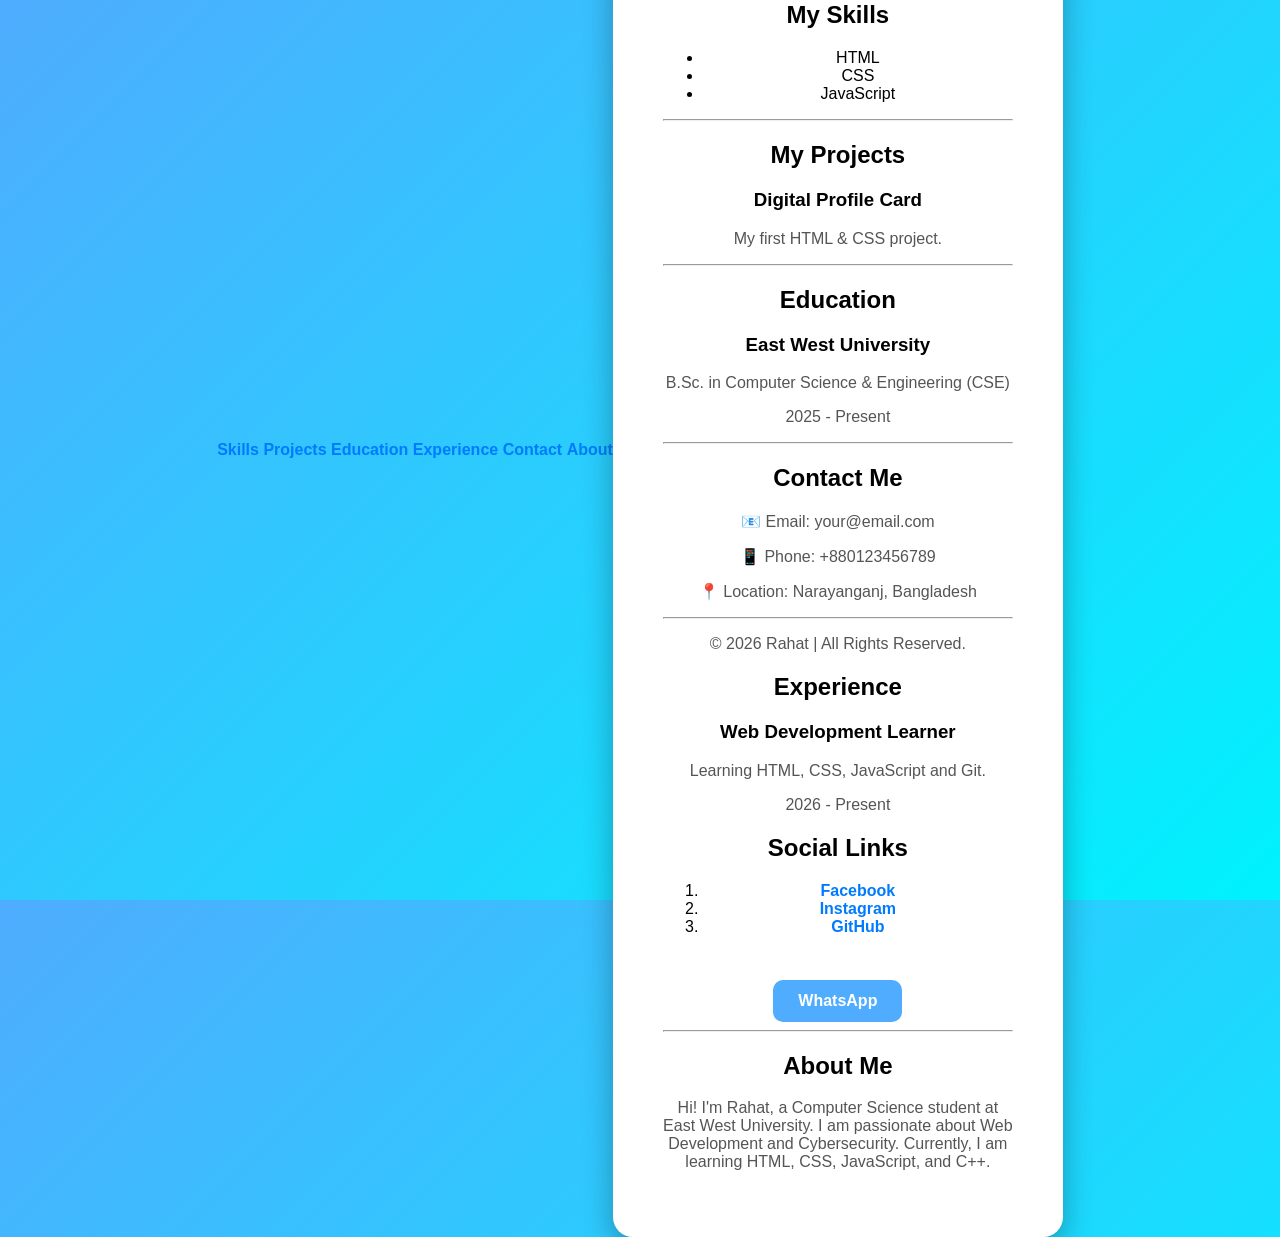
==== index.html @ d8f54cf9 "Initial portfolio website" ====
<!DOCTYPE html>
<html lang="en">

<head>
    <meta charset="UTF-8">
    <meta name="viewport" content="width=device-width, initial-scale=1.0">
    <title>rahat___69x</title>
    <link rel="stylesheet" href="style.css">
</head>

<body>

    <nav>
        <a href="#skills">Skills</a>
        <a href="#projects">Projects</a>
        <a href="#education">Education</a>
        <a href="#experience">Experience</a>
        <a href="#contact">Contact</a>
        <a href="#about">About</a>
    </nav>

    <div class="card">

        <img src="images/Thats my bulma.jpg" alt="Profile Picture">

        <h1>👤 Rahat</h1>

        <p>I am learning Web Development.</p>

        <hr>

        <h2 id="skills">My Skills</h2>

        <ul>
            <li>HTML</li>
            <li>CSS</li>
            <li>JavaScript</li>
        </ul>

        <hr>

        <h2 id="projects">My Projects</h2>

        <div class="project">
            <h3>Digital Profile Card</h3>
            <p>My first HTML & CSS project.</p>
        </div>

        <hr>

        <h2 id="education">Education</h2>

        <div class="education">
            <h3>East West University</h3>
            <p>B.Sc. in Computer Science & Engineering (CSE)</p>
            <p>2025 - Present</p>
        </div>

        <hr>

        <h2 id="contact">Contact Me</h2>

        <div class="contact">
            <p>📧 Email: your@email.com</p>
            <p>📱 Phone: +880123456789</p>
            <p>📍 Location: Narayanganj, Bangladesh</p>
        </div>

        <hr>
        <footer>
    <p>© 2026 Rahat | All Rights Reserved.</p>
</footer>
        
<h2 id="experience">Experience</h2>

<div class="experience">
    <h3>Web Development Learner</h3>
    <p>Learning HTML, CSS, JavaScript and Git.</p>
    <p>2026 - Present</p>
</div>

        <h2>Social Links</h2>

        <ol>
            <li>
                <a href="https://www.facebook.com/share/1E1rN27uXa/?mibextid=wwXIfr" target="_blank">
                    Facebook
                </a>
            </li>

            <li>
                <a href="https://www.instagram.com/rahat___69x?igsh=b2xpc20wNW90cnZq&utm_source=qr" target="_blank">
                    Instagram
                </a>
            </li>

            <li>
                <a href="https://github.com/Rahat69x" target="_blank">
                    GitHub
                </a>
            </li>
        </ol>

        <br>

        <button>WhatsApp</button>

        <hr>

        <h2 id="about">About Me</h2>

        <p>
            Hi! I'm Rahat, a Computer Science student at East West University.
            I am passionate about Web Development and Cybersecurity.
            Currently, I am learning HTML, CSS, JavaScript, and C++.
        </p>

        <!--
        <br><br>
        <a href="cv.pdf" download>
            <button>Download CV</button>
        </a>
        -->

    </div>

    <script src="script.js"></script>

</body>

</html>
---- style.css ----
body{
    margin: 0;
    padding: 0;
    font-family: Arial, sans-serif;
    background: linear-gradient(135deg, #4facfe, #00f2fe);
    display: flex;
    justify-content: center;
    align-items: center;
    height: 100vh;
}

.card{
    width: 350px;
    background: white;
    padding: 50px;
    border-radius: 20px;
    text-align: center;
    box-shadow: 0 10px 30px rgba(0,0,0,0.3);
}

.card img{
    width: 150px;
    height: 150px;
    border-radius: 50%;
    object-fit: cover;
    border: 5px solid #4facfe;
}

h1{
    margin: 15px 0 10px;
}

p{
    color: #555;
}

a{
    text-decoration: none;
    color: #007bff;
    font-weight: bold;
}

button{
    margin-top: 10px;
    padding: 12px 25px;
    border: none;
    border-radius: 10px;
    background: #4facfe;
    color: white;
    cursor: pointer;
    font-size: 16px;
    font-weight: bold;
    transition: 0.3s;
}

button:hover{
    background: #007bff;
    transform: scale(1.05);
}
@media (max-width: 600px){

    .card{
        width: 90%;
        padding: 20px;
    }

    .card img{
        width: 120px;
        height: 120px;
    }

     p{
        font-size: 14px;
    }

    button{
        width: 100%;
    }
 
h2 {
    margin-top: 20px;
    color: #333;
}

#skills {
    list-style: none;
    padding: 0;
}

#skills li {
    background: #4facfe;
    color: white;
    margin: 8px 0;
    padding: 10px;
    border-radius: 8px;
}
.education{
    background: #f5f5f5;
    padding: 15px;
    margin-top: 10px;
    border-radius: 10px;
}

.education h3{
    margin: 0;
}

.education p{
    margin: 5px 0;
}
.education{
    background: #f5f5f5;
    padding: 15px;
    margin-top: 10px;
    border-radius: 10px;
}

.education h3{
    margin: 0;
}

.education p{
    margin: 5px 0;
}
html{
    scroll-behavior:smooth;
}

nav{
    background:#4facfe;
    padding:15px;
    text-align:center;
    margin-bottom:20px;
}

nav a{
    color:white;
    text-decoration:none;
    margin:0 15px;
    font-weight:bold;
}

nav a:hover{
    text-decoration:underline;
}
.experience{
    background:#f5f5f5;
    padding:15px;
    margin-top:10px;
    border-radius:10px;
}

.experience h3{
    margin:0;
}

.experience p{
    margin:5px 0;
}
footer{
    margin-top:30px;
    text-align:center;
    color:#666;
    font-size:14px;
    padding-top:15px;
}

hr{
    margin:25px 0;
    border:none;
    border-top:1px solid #ddd;
}
}
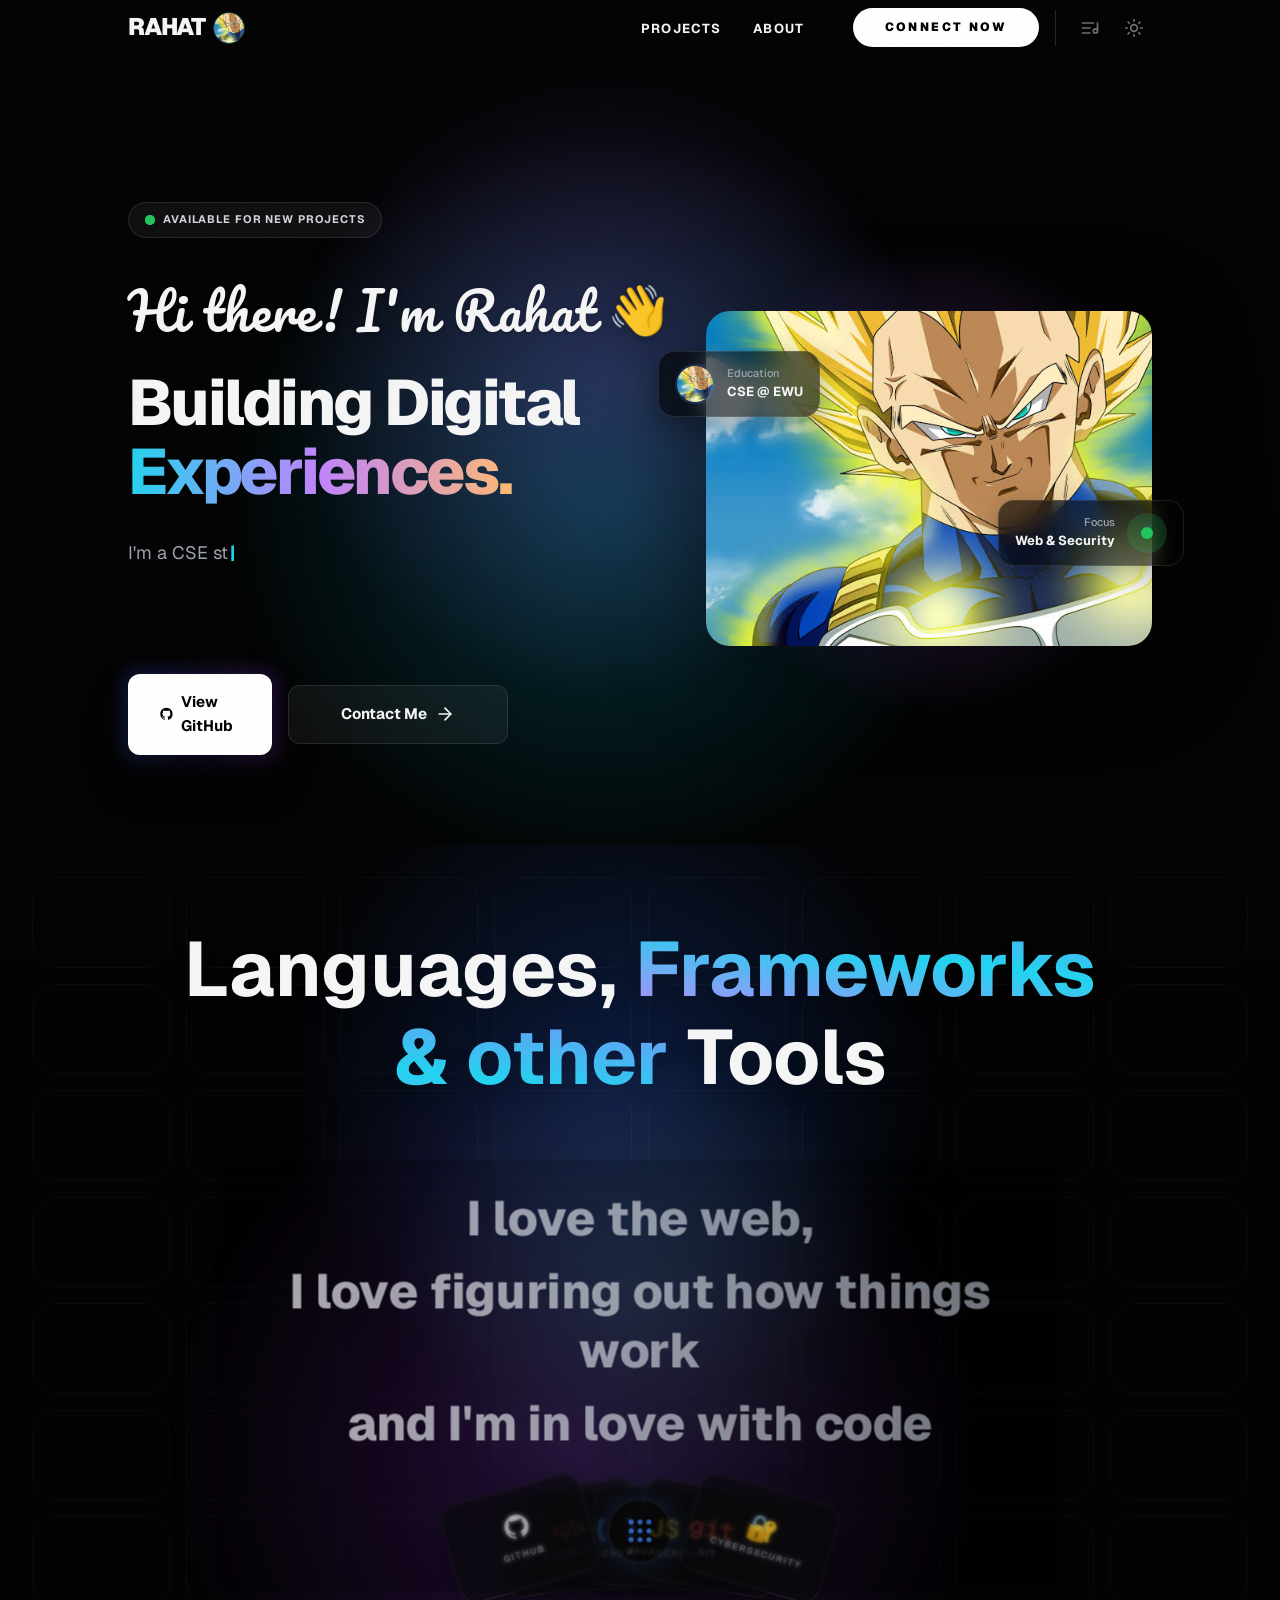
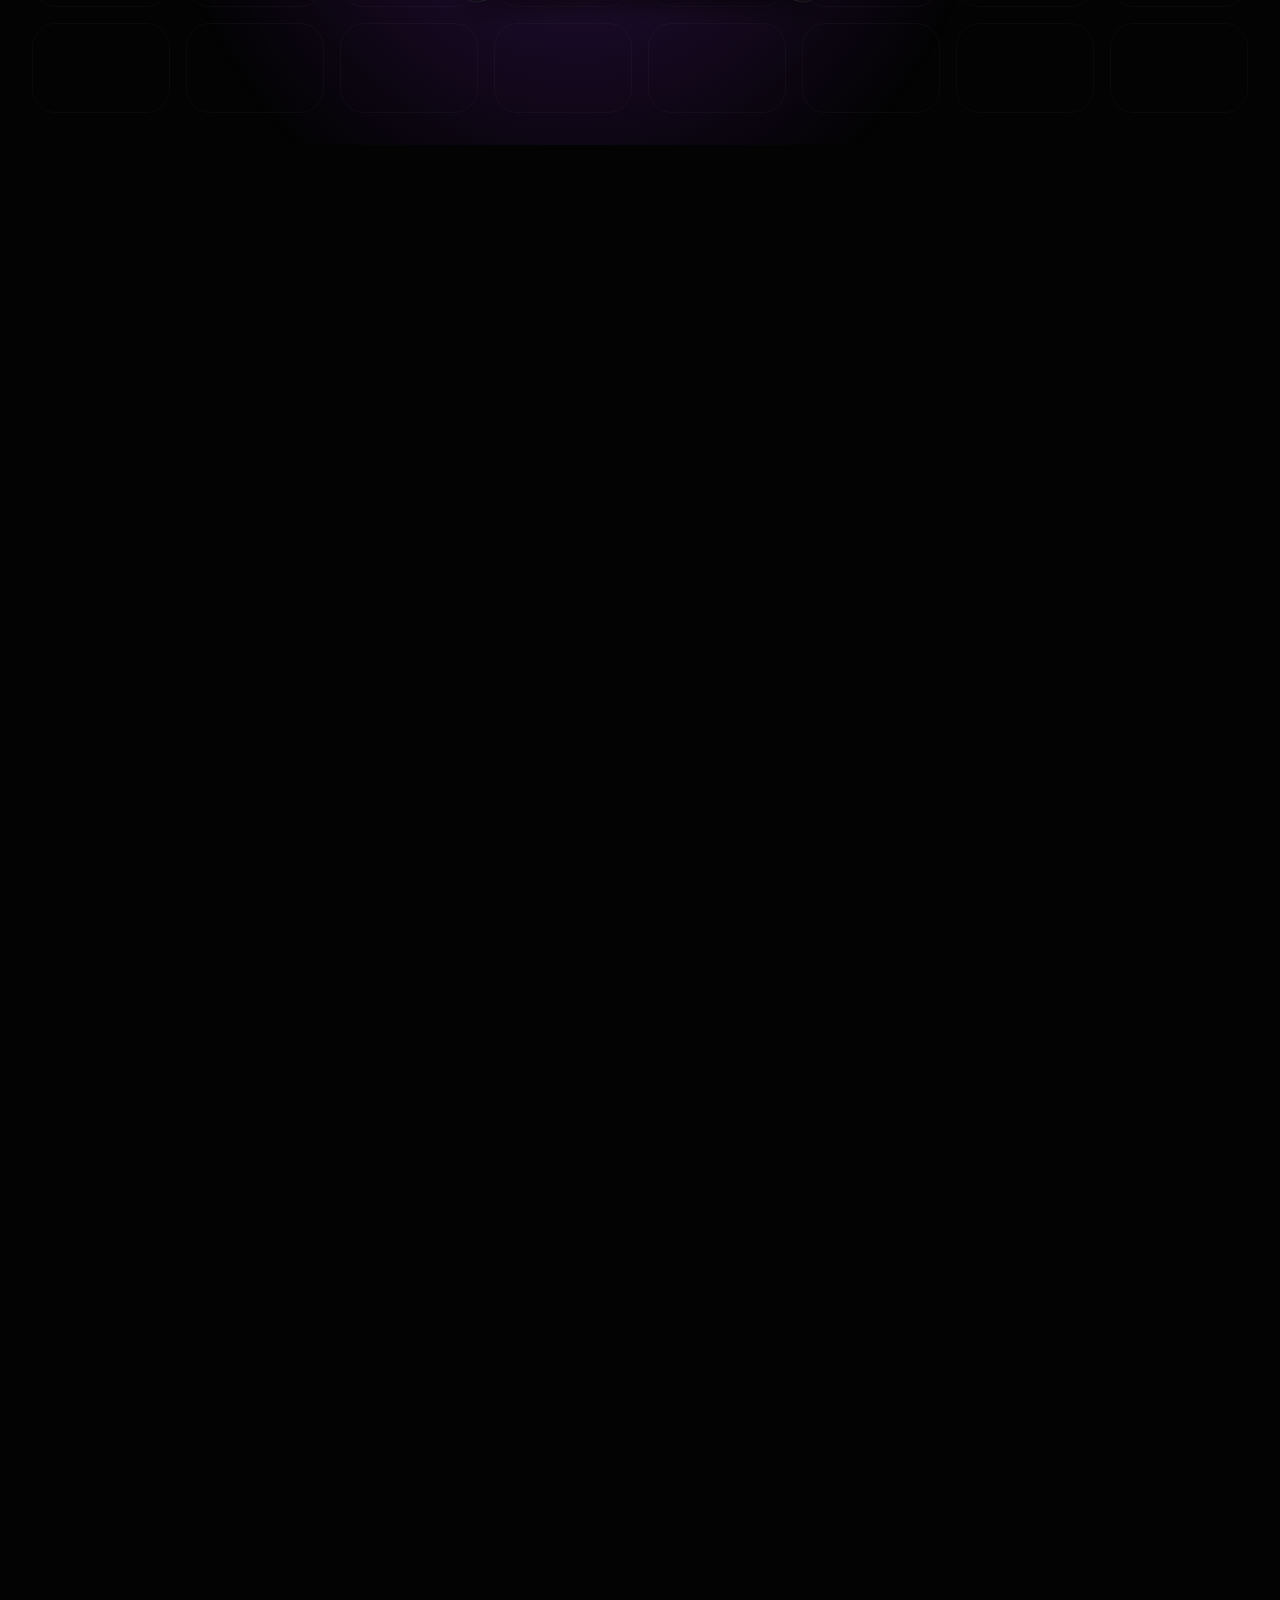
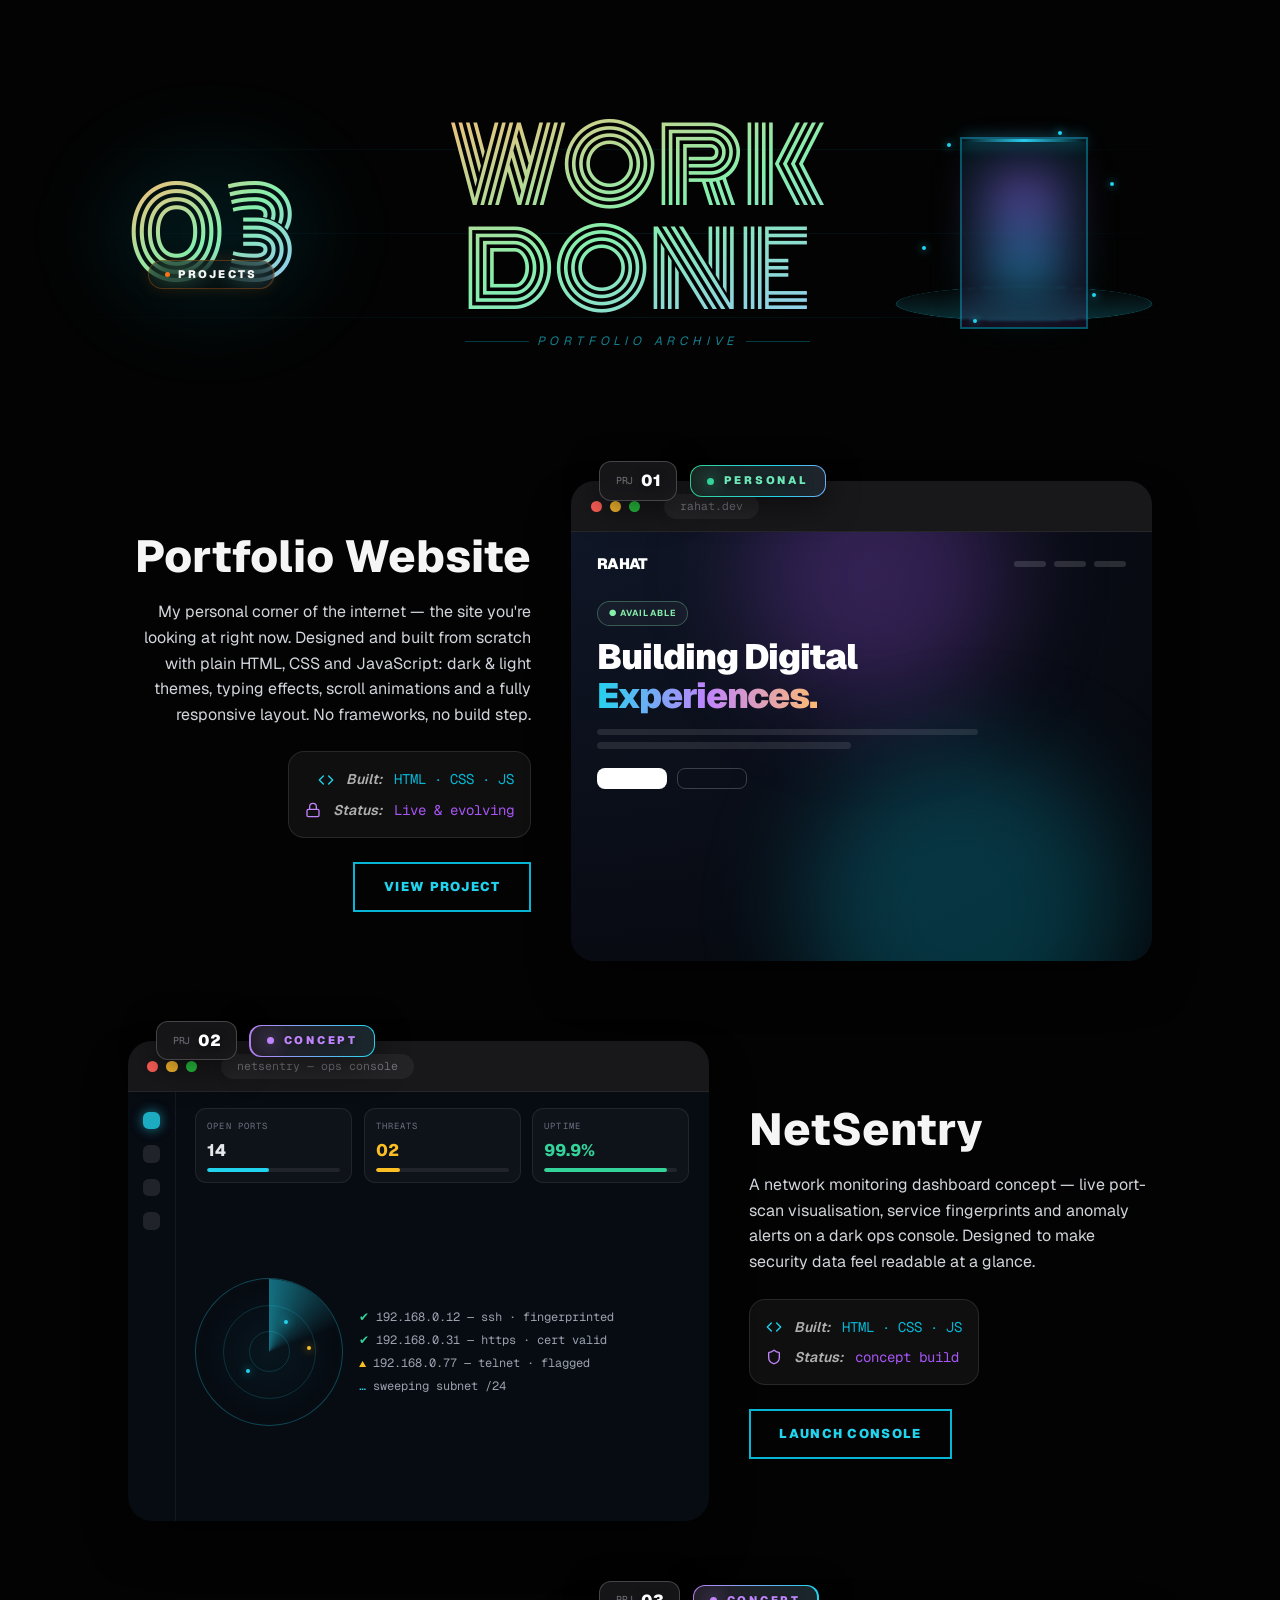
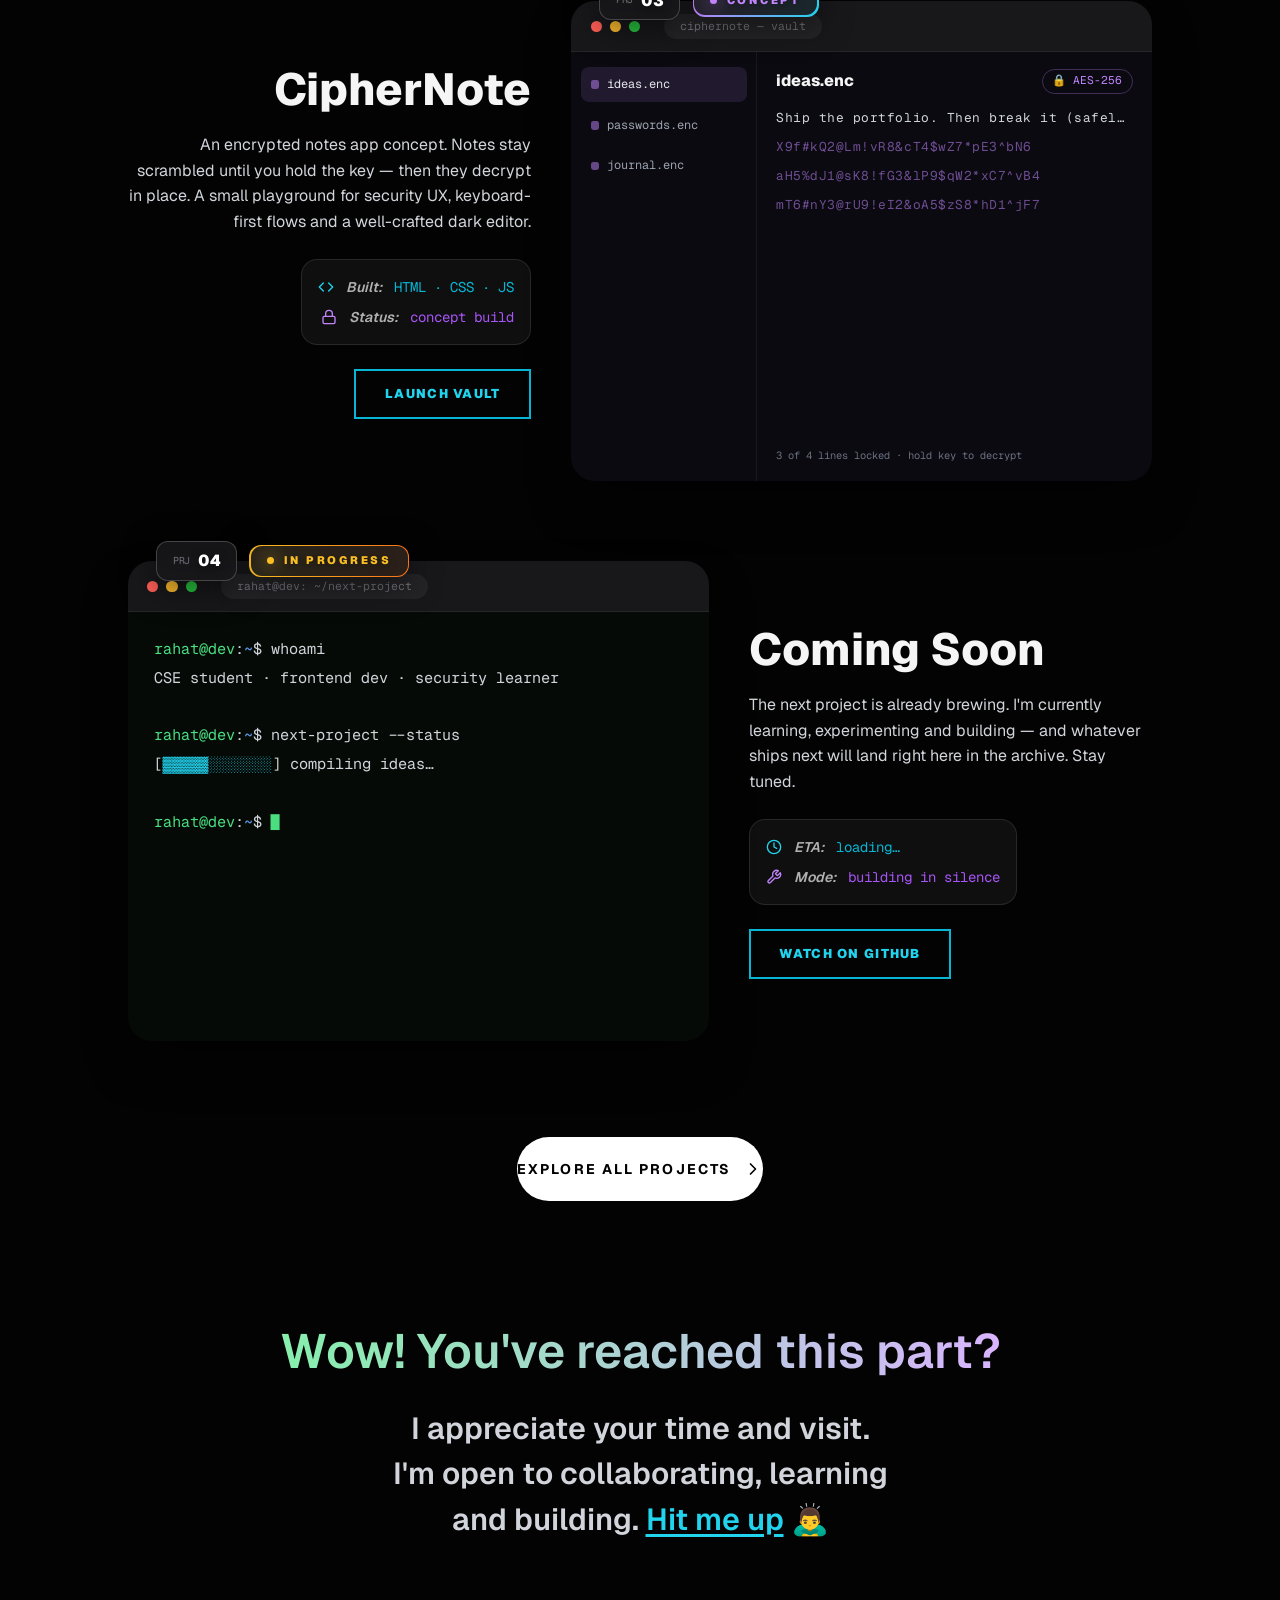
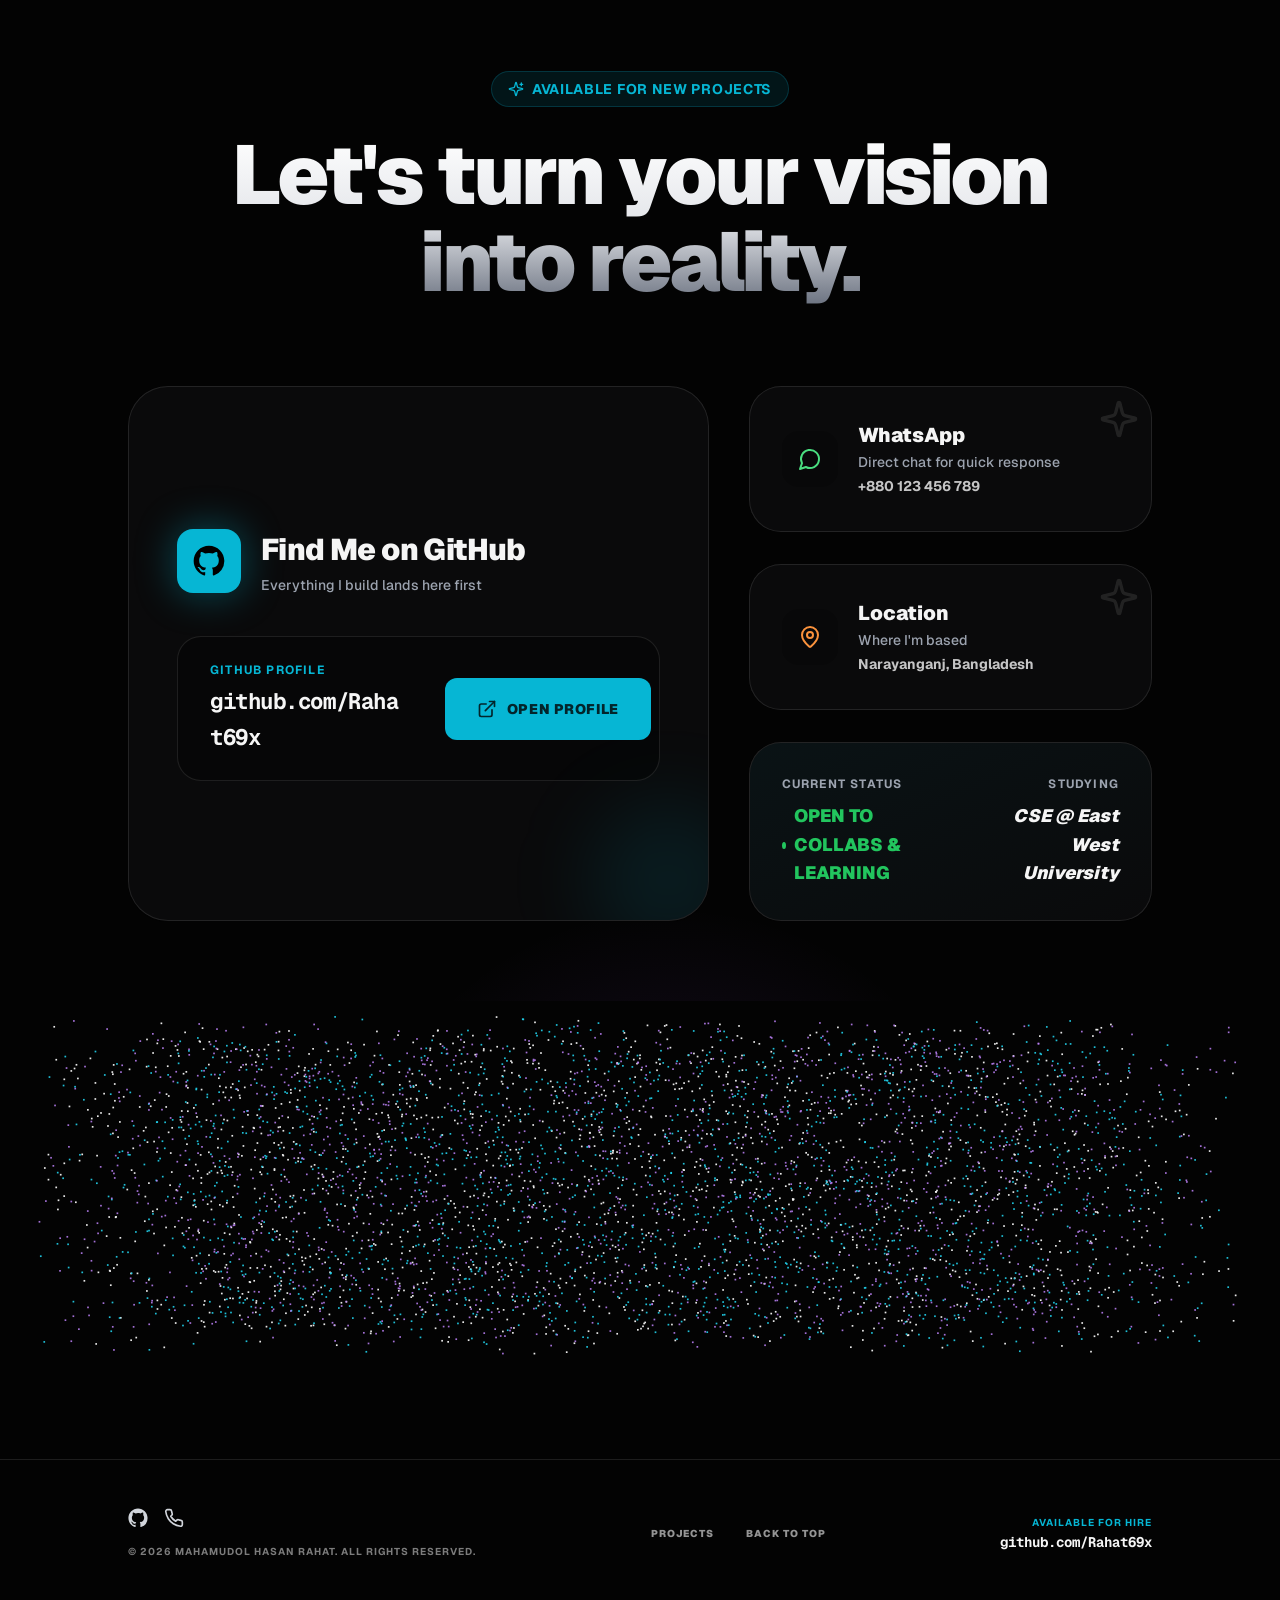
==== commit 005586e0: "Update portfolio with full modern UI, animations and projects" ====
--- a/index.html
+++ b/index.html
@@ -1,131 +1,892 @@
 <!DOCTYPE html>
-<html lang="en">
+<html lang="en" data-theme="dark">
 
 <head>
     <meta charset="UTF-8">
     <meta name="viewport" content="width=device-width, initial-scale=1.0">
-    <title>rahat___69x</title>
+    <title>Rahat — Portfolio</title>
+    <meta name="description"
+        content="I'm Mahamudol Hasan Rahat, a CSE student passionate about web development and cybersecurity, building modern websites with HTML, CSS and JavaScript.">
+    <meta name="theme-color" content="#030303">
+    <meta property="og:title" content="Rahat — Portfolio">
+    <meta property="og:description"
+        content="CSE student building digital experiences with HTML, CSS and JavaScript — and learning cybersecurity along the way.">
+    <meta property="og:type" content="website">
+    <meta property="og:image" content="assets/og.jpg">
+    <meta name="twitter:card" content="summary_large_image">
+    <meta name="twitter:image" content="assets/og.jpg">
+    <link rel="icon"
+        href="data:image/svg+xml,%3Csvg xmlns='http://www.w3.org/2000/svg' viewBox='0 0 64 64'%3E%3Crect width='64' height='64' rx='14' fill='%23030303'/%3E%3Ctext x='32' y='45' font-family='Arial,sans-serif' font-size='38' font-weight='900' text-anchor='middle' fill='%2322d3ee'%3ER%3C/text%3E%3C/svg%3E">
+
+    <link rel="preconnect" href="https://fonts.googleapis.com">
+    <link rel="preconnect" href="https://fonts.gstatic.com" crossorigin>
+    <link
+        href="https://fonts.googleapis.com/css2?family=Geist:wght@400;500;600;700;800;900&family=Geist+Mono:wght@400;500;600;700&family=Pacifico&family=Monoton&display=swap"
+        rel="stylesheet">
+
     <link rel="stylesheet" href="style.css">
+
+    <script>
+        // Apply saved theme before first paint to avoid a flash of the wrong theme
+        (function () {
+            var theme = "dark";
+            try { theme = localStorage.getItem("theme") || "dark"; } catch (e) { }
+            document.documentElement.setAttribute("data-theme", theme);
+
+            // hold hero entrance animations until the boot intro finishes
+            var rm = window.matchMedia && matchMedia("(prefers-reduced-motion: reduce)").matches;
+            if (!rm) document.documentElement.classList.add("boot-pending");
+        })();
+    </script>
 </head>
 
-<body>
-
-    <nav>
-        <a href="#skills">Skills</a>
-        <a href="#projects">Projects</a>
-        <a href="#education">Education</a>
-        <a href="#experience">Experience</a>
-        <a href="#contact">Contact</a>
-        <a href="#about">About</a>
-    </nav>
-
-    <div class="card">
-
-        <img src="images/Thats my bulma.jpg" alt="Profile Picture">
-
-        <h1>👤 Rahat</h1>
-
-        <p>I am learning Web Development.</p>
-
-        <hr>
-
-        <h2 id="skills">My Skills</h2>
-
-        <ul>
-            <li>HTML</li>
-            <li>CSS</li>
-            <li>JavaScript</li>
-        </ul>
-
-        <hr>
-
-        <h2 id="projects">My Projects</h2>
-
-        <div class="project">
-            <h3>Digital Profile Card</h3>
-            <p>My first HTML & CSS project.</p>
+<body id="top">
+
+    <a class="skip-link" href="#main">Skip to content</a>
+
+    <!-- Boot intro -->
+    <div id="boot" hidden aria-hidden="true">
+        <pre id="boot-text"></pre>
+    </div>
+
+    <!-- Custom cursor -->
+    <div class="cursor-dot" aria-hidden="true"></div>
+    <div class="cursor-ring" aria-hidden="true"></div>
+
+    <!-- Film grain -->
+    <div class="grain" aria-hidden="true"></div>
+
+    <!-- ================= HEADER ================= -->
+    <header class="site-header">
+        <nav class="nav padding-container max-container">
+
+            <a href="#top" class="brand">
+                <span class="brand-name">RAHAT</span>
+                <span class="brand-avatar"><img src="images/Thats my bulma.jpg" alt=""></span>
+            </a>
+
+            <ul class="nav-desktop">
+                <li><a class="nav-link" href="#projects">Projects</a></li>
+                <li><a class="nav-link" href="#about">About</a></li>
+                <li class="nav-cta-zone">
+                    <a class="nav-cta" href="#contact">Connect Now</a>
+                    <span class="nav-ghosts">
+                        <button class="ghost-icon music-toggle" aria-label="Toggle ambient music" aria-pressed="false">
+                            <svg viewBox="0 0 24 24" fill="none" stroke="currentColor" stroke-width="2"
+                                stroke-linecap="round" stroke-linejoin="round">
+                                <path d="M21 15V6"></path>
+                                <path d="M18.5 18a2.5 2.5 0 1 0 0-5 2.5 2.5 0 0 0 0 5Z"></path>
+                                <path d="M12 12H3"></path>
+                                <path d="M16 6H3"></path>
+                                <path d="M12 18H3"></path>
+                            </svg>
+                        </button>
+                        <button class="theme-toggle ghost-icon" aria-label="Toggle dark / light theme">
+                            <svg class="icon-sun" viewBox="0 0 24 24" fill="none" stroke="currentColor" stroke-width="2"
+                                stroke-linecap="round">
+                                <circle cx="12" cy="12" r="4"></circle>
+                                <path d="M12 2v2M12 20v2M4.93 4.93l1.41 1.41M17.66 17.66l1.41 1.41M2 12h2M20 12h2M4.93 19.07l1.41-1.41M17.66 6.34l1.41-1.41"></path>
+                            </svg>
+                            <svg class="icon-moon" viewBox="0 0 24 24" fill="none" stroke="currentColor" stroke-width="2"
+                                stroke-linecap="round" stroke-linejoin="round">
+                                <path d="M21 12.79A9 9 0 1 1 11.21 3 7 7 0 0 0 21 12.79z"></path>
+                            </svg>
+                        </button>
+                    </span>
+                </li>
+            </ul>
+
+            <div class="nav-mobile">
+                <button class="ghost-icon music-toggle" aria-label="Toggle ambient music" aria-pressed="false">
+                    <svg viewBox="0 0 24 24" fill="none" stroke="currentColor" stroke-width="2"
+                        stroke-linecap="round" stroke-linejoin="round">
+                        <path d="M21 15V6"></path>
+                        <path d="M18.5 18a2.5 2.5 0 1 0 0-5 2.5 2.5 0 0 0 0 5Z"></path>
+                        <path d="M12 12H3"></path>
+                        <path d="M16 6H3"></path>
+                        <path d="M12 18H3"></path>
+                    </svg>
+                </button>
+                <button class="theme-toggle ghost-icon" aria-label="Toggle dark / light theme">
+                    <svg class="icon-sun" viewBox="0 0 24 24" fill="none" stroke="currentColor" stroke-width="2"
+                        stroke-linecap="round">
+                        <circle cx="12" cy="12" r="4"></circle>
+                        <path d="M12 2v2M12 20v2M4.93 4.93l1.41 1.41M17.66 17.66l1.41 1.41M2 12h2M20 12h2M4.93 19.07l1.41-1.41M17.66 6.34l1.41-1.41"></path>
+                    </svg>
+                    <svg class="icon-moon" viewBox="0 0 24 24" fill="none" stroke="currentColor" stroke-width="2"
+                        stroke-linecap="round" stroke-linejoin="round">
+                        <path d="M21 12.79A9 9 0 1 1 11.21 3 7 7 0 0 0 21 12.79z"></path>
+                    </svg>
+                </button>
+                <button class="ghost-icon" id="menu-toggle" aria-label="Open menu" aria-expanded="false"
+                    aria-controls="mobile-menu">
+                    <svg viewBox="0 0 24 24" fill="none" stroke="currentColor" stroke-width="2" stroke-linecap="round">
+                        <line x1="4" y1="6" x2="20" y2="6"></line>
+                        <line x1="4" y1="12" x2="20" y2="12"></line>
+                        <line x1="4" y1="18" x2="20" y2="18"></line>
+                    </svg>
+                </button>
+            </div>
+
+        </nav>
+
+        <nav class="mobile-menu" id="mobile-menu" aria-label="Mobile navigation">
+            <a href="#projects">Projects</a>
+            <a href="#about">About</a>
+            <a href="#contact" class="mobile-cta">Connect Now</a>
+        </nav>
+    </header>
+
+    <div class="header-spacer"></div>
+
+    <main id="main" tabindex="-1">
+
+        <!-- ================= HERO ================= -->
+        <section class="hero">
+            <div class="blob hero-blob-1" data-parallax="0.12"></div>
+            <div class="blob hero-blob-2" data-parallax="-0.1"></div>
+
+            <div class="hero-inner padding-container max-container">
+
+                <div class="hero-left">
+
+                    <div class="avail-pill hero-fade delay-0">
+                        <span class="ping-wrap">
+                            <span class="ping"></span>
+                            <span class="ping-core"></span>
+                        </span>
+                        <span class="avail-text">Available for new projects</span>
+                    </div>
+
+                    <div class="hero-heading">
+                        <div class="hero-greet hero-fade-left delay-50">
+                            <p class="pacifico">Hi there! I'm Rahat</p>
+                            <span class="hand" aria-hidden="true">👋</span>
+                        </div>
+                        <h1 class="hero-title hero-fade-up delay-100">
+                            Building Digital<br class="lg-only">
+                            <span class="grad-hero"> Experiences.</span>
+                        </h1>
+                    </div>
+
+                    <div class="hero-typed hero-fade delay-150">
+                        <p aria-label="I'm a CSE student at East West University, passionate about building for the web.">
+                            <span id="typed" aria-hidden="true"></span><span class="type-cursor"
+                                aria-hidden="true">|</span>
+                        </p>
+                    </div>
+
+                    <div class="hero-btns hero-fade-up delay-200">
+                        <span class="btn-glow-wrap">
+                            <span class="btn-glow"></span>
+                            <a class="btn-dark" href="https://github.com/Rahat69x" target="_blank"
+                                rel="noopener noreferrer">
+                                <svg viewBox="0 0 24 24" fill="currentColor" aria-hidden="true">
+                                    <path d="M12 .5C5.65.5.5 5.65.5 12c0 5.08 3.29 9.39 7.86 10.91.58.11.79-.25.79-.55 0-.27-.01-1.17-.02-2.12-3.2.7-3.88-1.36-3.88-1.36-.52-1.33-1.28-1.68-1.28-1.68-1.04-.71.08-.7.08-.7 1.15.08 1.76 1.19 1.76 1.19 1.03 1.75 2.69 1.25 3.34.95.1-.74.4-1.25.72-1.54-2.55-.29-5.24-1.28-5.24-5.68 0-1.26.45-2.28 1.19-3.09-.12-.29-.52-1.46.11-3.05 0 0 .97-.31 3.17 1.18a11.1 11.1 0 0 1 2.89-.39c.98 0 1.97.13 2.89.39 2.2-1.49 3.17-1.18 3.17-1.18.63 1.59.23 2.76.11 3.05.74.81 1.19 1.83 1.19 3.09 0 4.41-2.69 5.38-5.25 5.67.41.35.77 1.05.77 2.12 0 1.53-.01 2.76-.01 3.14 0 .3.2.66.8.55A11.51 11.51 0 0 0 23.5 12C23.5 5.65 18.35.5 12 .5z"></path>
+                                </svg>
+                                <span>View GitHub</span>
+                            </a>
+                        </span>
+                        <a class="btn-outline" href="#contact">
+                            <span>Contact Me</span>
+                            <svg viewBox="0 0 24 24" fill="none" stroke="currentColor" stroke-width="2"
+                                stroke-linecap="round" stroke-linejoin="round" aria-hidden="true">
+                                <path d="M5 12h14"></path>
+                                <path d="m12 5 7 7-7 7"></path>
+                            </svg>
+                        </a>
+                    </div>
+
+                </div>
+
+                <div class="hero-right hero-scale delay-100">
+                    <div class="hero-photo-glow"></div>
+                    <div class="hero-photo-wrap">
+                        <img class="hero-photo" src="images/Thats my bulma.jpg" fetchpriority="high"
+                            alt="Portrait of Mahamudol Hasan Rahat">
+
+                        <div class="float-card float-tl">
+                            <span class="fc-avatar"><img src="images/Thats my bulma.jpg" alt=""></span>
+                            <span class="fc-txt">
+                                <span class="fc-label">Education</span>
+                                <span class="fc-value">CSE @ EWU</span>
+                            </span>
+                        </div>
+
+                        <div class="float-card float-br">
+                            <span class="fc-txt fc-right">
+                                <span class="fc-label">Focus</span>
+                                <span class="fc-value">Web & Security</span>
+                            </span>
+                            <span class="fc-pulse"><span></span></span>
+                        </div>
+                    </div>
+                </div>
+
+            </div>
+        </section>
+
+        <!-- ================= STACK / ABOUT ================= -->
+        <section id="about" class="stack">
+            <div class="stack-sticky" id="stack-sticky">
+
+                <div class="stack-bg">
+                    <div class="blob stack-blob-1"></div>
+                    <div class="blob stack-blob-2"></div>
+                    <div class="blob stack-blob-3"></div>
+                    <div class="grid-bg" id="grid-bg"></div>
+                </div>
+
+                <h2 class="stack-heading">
+                    <span>Languages,</span>
+                    <span class="grad-stack">Frameworks<br class="md-only"> &amp; other</span>
+                    <span>Tools</span>
+                </h2>
+
+                <div class="stack-center">
+                    <div class="stack-panel">
+                        <p class="stack-line">I love the web,</p>
+                        <p class="stack-line">I love figuring out how things work</p>
+                        <p class="stack-line">and I'm in love with code</p>
+                        <div class="grip-wrap">
+                            <span class="grip-btn" aria-hidden="true">
+                                <svg viewBox="0 0 24 24" fill="none" stroke="currentColor" stroke-width="2"
+                                    aria-hidden="true">
+                                    <circle cx="5" cy="5" r="1"></circle>
+                                    <circle cx="12" cy="5" r="1"></circle>
+                                    <circle cx="19" cy="5" r="1"></circle>
+                                    <circle cx="5" cy="12" r="1"></circle>
+                                    <circle cx="12" cy="12" r="1"></circle>
+                                    <circle cx="19" cy="12" r="1"></circle>
+                                    <circle cx="5" cy="19" r="1"></circle>
+                                    <circle cx="12" cy="19" r="1"></circle>
+                                    <circle cx="19" cy="19" r="1"></circle>
+                                </svg>
+                            </span>
+                        </div>
+                    </div>
+                </div>
+
+                <div class="stack-cards" role="group" aria-label="Languages and tools">
+                    <div class="tool-card tc-1">
+                        <div class="tool-inner"><span class="tool-logo lg-html">&lt;/&gt;</span><span
+                                class="tool-name">HTML5</span></div>
+                    </div>
+                    <div class="tool-card tc-2">
+                        <div class="tool-inner"><span class="tool-logo lg-css">{ }</span><span
+                                class="tool-name">CSS3</span></div>
+                    </div>
+                    <div class="tool-card tc-3">
+                        <div class="tool-inner"><span class="tool-logo lg-js">JS</span><span
+                                class="tool-name">JavaScript</span></div>
+                    </div>
+                    <div class="tool-card tc-4">
+                        <div class="tool-inner"><span class="tool-logo lg-git">git</span><span
+                                class="tool-name">Git</span></div>
+                    </div>
+                    <div class="tool-card tc-5">
+                        <div class="tool-inner"><span class="tool-logo lg-gh">
+                                <svg viewBox="0 0 24 24" fill="currentColor" aria-hidden="true">
+                                    <path d="M12 .5C5.65.5.5 5.65.5 12c0 5.08 3.29 9.39 7.86 10.91.58.11.79-.25.79-.55 0-.27-.01-1.17-.02-2.12-3.2.7-3.88-1.36-3.88-1.36-.52-1.33-1.28-1.68-1.28-1.68-1.04-.71.08-.7.08-.7 1.15.08 1.76 1.19 1.76 1.19 1.03 1.75 2.69 1.25 3.34.95.1-.74.4-1.25.72-1.54-2.55-.29-5.24-1.28-5.24-5.68 0-1.26.45-2.28 1.19-3.09-.12-.29-.52-1.46.11-3.05 0 0 .97-.31 3.17 1.18a11.1 11.1 0 0 1 2.89-.39c.98 0 1.97.13 2.89.39 2.2-1.49 3.17-1.18 3.17-1.18.63 1.59.23 2.76.11 3.05.74.81 1.19 1.83 1.19 3.09 0 4.41-2.69 5.38-5.25 5.67.41.35.77 1.05.77 2.12 0 1.53-.01 2.76-.01 3.14 0 .3.2.66.8.55A11.51 11.51 0 0 0 23.5 12C23.5 5.65 18.35.5 12 .5z"></path>
+                                </svg></span><span class="tool-name">GitHub</span></div>
+                    </div>
+                    <div class="tool-card tc-6">
+                        <div class="tool-inner"><span class="tool-logo lg-sec">🔐</span><span
+                                class="tool-name">Cybersecurity</span></div>
+                    </div>
+                </div>
+
+            </div>
+        </section>
+
+        <!-- ================= PROJECTS ================= -->
+        <section id="projects" class="projects max-container">
+
+            <div class="proj-header padding-container">
+
+                <div class="scanlines" aria-hidden="true">
+                    <div></div>
+                    <div></div>
+                    <div></div>
+                </div>
+
+                <div class="ph-left reveal-left">
+                    <div class="ph-num-zone">
+                        <div class="ph-num-glow"></div>
+                        <span class="monoton grad-warm ph-counter" id="proj-counter" aria-hidden="true">00</span>
+                        <span class="sr-only">3 projects completed</span>
+                        <div class="ph-pill-zone">
+                            <div class="ph-pill">
+                                <span class="ping-mini"></span>
+                                <span>Projects</span>
+                            </div>
+                        </div>
+                    </div>
+                </div>
+
+                <div class="ph-center reveal">
+                    <h2 class="monoton grad-warm ph-title">WORK<br>DONE</h2>
+                    <div class="ph-sub">
+                        <span class="ph-line"></span>
+                        <p>Portfolio Archive</p>
+                        <span class="ph-line"></span>
+                    </div>
+                </div>
+
+                <div class="ph-right reveal-right" aria-hidden="true">
+                    <div class="holo">
+                        <div class="holo-base"></div>
+                        <div class="holo-monolith">
+                            <span class="holo-scan"></span>
+                        </div>
+                        <div class="holo-glow"></div>
+                        <span class="particle pt-1"></span>
+                        <span class="particle pt-2"></span>
+                        <span class="particle pt-3"></span>
+                        <span class="particle pt-4"></span>
+                        <span class="particle pt-5"></span>
+                        <span class="particle pt-6"></span>
+                    </div>
+                </div>
+
+            </div>
+
+            <div class="proj-list padding-container">
+
+                <!-- PRJ 01 -->
+                <article class="proj-card">
+
+                    <div class="proj-text reveal-left">
+                        <h2>portfolio website</h2>
+                        <p>
+                            My personal corner of the internet — the site you're looking at right now.
+                            Designed and built from scratch with plain HTML, CSS and JavaScript:
+                            dark &amp; light themes, typing effects, scroll animations and a fully
+                            responsive layout. No frameworks, no build step.
+                        </p>
+
+                        <div class="proj-cred-box">
+                            <div class="cred-row">
+                                <svg viewBox="0 0 24 24" fill="none" stroke="currentColor" stroke-width="2"
+                                    stroke-linecap="round" stroke-linejoin="round" class="cred-ic cyan" aria-hidden="true">
+                                    <polyline points="16 18 22 12 16 6"></polyline>
+                                    <polyline points="8 6 2 12 8 18"></polyline>
+                                </svg>
+                                <span class="cred-lbl">Built:</span>
+                                <span class="cred-val cyan">HTML · CSS · JS</span>
+                            </div>
+                            <div class="cred-row">
+                                <svg viewBox="0 0 24 24" fill="none" stroke="currentColor" stroke-width="2"
+                                    stroke-linecap="round" stroke-linejoin="round" class="cred-ic purple" aria-hidden="true">
+                                    <rect x="3" y="11" width="18" height="11" rx="2"></rect>
+                                    <path d="M7 11V7a5 5 0 0 1 10 0v4"></path>
+                                </svg>
+                                <span class="cred-lbl">Status:</span>
+                                <span class="cred-val purple">Live &amp; evolving</span>
+                            </div>
+                        </div>
+
+                        <div class="proj-actions">
+                            <a class="btn-square" href="https://github.com/Rahat69x" target="_blank"
+                                rel="noopener noreferrer">View Project</a>
+                        </div>
+                    </div>
+
+                    <div class="proj-media reveal-right" data-tilt>
+                        <div class="proj-badges">
+                            <div class="badge-prj">
+                                <span class="prj-lbl">PRJ</span>
+                                <span class="prj-no">01</span>
+                            </div>
+                            <div class="badge-status-ring">
+                                <div class="badge-status">
+                                    <span class="ping-mini emerald"></span>
+                                    <span>personal</span>
+                                </div>
+                            </div>
+                        </div>
+
+                        <div class="proj-shot" aria-hidden="true">
+                            <div class="mock-browser">
+                                <div class="mock-bar">
+                                    <span class="mb-dot red"></span>
+                                    <span class="mb-dot yellow"></span>
+                                    <span class="mb-dot green"></span>
+                                    <span class="mock-url">rahat.dev</span>
+                                </div>
+                                <div class="mock-body">
+                                    <div class="mock-blob mock-blob-1"></div>
+                                    <div class="mock-blob mock-blob-2"></div>
+                                    <div class="mock-nav">
+                                        <span class="mock-logo">RAHAT</span>
+                                        <span class="mock-links"><i></i><i></i><i></i></span>
+                                    </div>
+                                    <div class="mock-hero">
+                                        <span class="mock-pill">● AVAILABLE</span>
+                                        <span class="mock-title">Building Digital<br><em>Experiences.</em></span>
+                                        <span class="mock-lines"><i></i><i></i></span>
+                                        <span class="mock-btns"><i class="solid"></i><i></i></span>
+                                    </div>
+                                </div>
+                            </div>
+                        </div>
+                    </div>
+
+                </article>
+
+                <!-- PRJ 02 — NetSentry (concept) -->
+                <article class="proj-card flip">
+
+                    <div class="proj-text reveal-right">
+                        <h2>NetSentry</h2>
+                        <p>
+                            A network monitoring dashboard concept — live port-scan visualisation,
+                            service fingerprints and anomaly alerts on a dark ops console. Designed
+                            to make security data feel readable at a glance.
+                        </p>
+
+                        <div class="proj-cred-box">
+                            <div class="cred-row">
+                                <svg viewBox="0 0 24 24" fill="none" stroke="currentColor" stroke-width="2"
+                                    stroke-linecap="round" stroke-linejoin="round" class="cred-ic cyan" aria-hidden="true">
+                                    <polyline points="16 18 22 12 16 6"></polyline>
+                                    <polyline points="8 6 2 12 8 18"></polyline>
+                                </svg>
+                                <span class="cred-lbl">Built:</span>
+                                <span class="cred-val cyan">HTML · CSS · JS</span>
+                            </div>
+                            <div class="cred-row">
+                                <svg viewBox="0 0 24 24" fill="none" stroke="currentColor" stroke-width="2"
+                                    stroke-linecap="round" stroke-linejoin="round" class="cred-ic purple" aria-hidden="true">
+                                    <path d="M20 13c0 5-3.5 7.5-7.66 8.95a1 1 0 0 1-.67-.01C7.5 20.5 4 18 4 13V6a1 1 0 0 1 1-1c2 0 4.5-1.2 6.24-2.72a1 1 0 0 1 1.52 0C14.5 3.8 17 5 19 5a1 1 0 0 1 1 1z"></path>
+                                </svg>
+                                <span class="cred-lbl">Status:</span>
+                                <span class="cred-val purple">concept build</span>
+                            </div>
+                        </div>
+
+                        <div class="proj-actions">
+                            <a class="btn-square" href="projects/netsentry/index.html">Launch Console</a>
+                        </div>
+                    </div>
+
+                    <div class="proj-media reveal-left" data-tilt>
+                        <div class="proj-badges">
+                            <div class="badge-prj">
+                                <span class="prj-lbl">PRJ</span>
+                                <span class="prj-no">02</span>
+                            </div>
+                            <div class="badge-status-ring violet">
+                                <div class="badge-status">
+                                    <span class="ping-mini violet"></span>
+                                    <span class="violet-txt">concept</span>
+                                </div>
+                            </div>
+                        </div>
+
+                        <div class="proj-shot" aria-hidden="true">
+                            <div class="mock-dash">
+                                <div class="mock-bar">
+                                    <span class="mb-dot red"></span>
+                                    <span class="mb-dot yellow"></span>
+                                    <span class="mb-dot green"></span>
+                                    <span class="mock-url">netsentry — ops console</span>
+                                </div>
+                                <div class="dash-body">
+                                    <div class="dash-side">
+                                        <i class="on"></i><i></i><i></i><i></i>
+                                    </div>
+                                    <div class="dash-main">
+                                        <div class="dash-tiles">
+                                            <div class="dash-tile">
+                                                <span class="dt-label">Open Ports</span>
+                                                <span class="dt-value">14</span>
+                                                <span class="dt-bar"><i style="width:46%"></i></span>
+                                            </div>
+                                            <div class="dash-tile">
+                                                <span class="dt-label">Threats</span>
+                                                <span class="dt-value warn">02</span>
+                                                <span class="dt-bar"><i class="warn" style="width:18%"></i></span>
+                                            </div>
+                                            <div class="dash-tile">
+                                                <span class="dt-label">Uptime</span>
+                                                <span class="dt-value ok">99.9%</span>
+                                                <span class="dt-bar"><i class="ok" style="width:92%"></i></span>
+                                            </div>
+                                        </div>
+                                        <div class="dash-lower">
+                                            <div class="dash-radar">
+                                                <span class="radar-sweep"></span>
+                                                <span class="radar-ring r1"></span>
+                                                <span class="radar-ring r2"></span>
+                                                <span class="radar-blip b1"></span>
+                                                <span class="radar-blip b2"></span>
+                                                <span class="radar-blip b3"></span>
+                                            </div>
+                                            <pre class="dash-log"><span class="lg-ok">✔</span> 192.168.0.12 — ssh · fingerprinted
+<span class="lg-ok">✔</span> 192.168.0.31 — https · cert valid
+<span class="lg-warn">▲</span> 192.168.0.77 — telnet · flagged
+<span class="lg-info">…</span> sweeping subnet /24</pre>
+                                        </div>
+                                    </div>
+                                </div>
+                            </div>
+                        </div>
+                    </div>
+
+                </article>
+
+                <!-- PRJ 03 — CipherNote (concept) -->
+                <article class="proj-card">
+
+                    <div class="proj-text reveal-left">
+                        <h2>CipherNote</h2>
+                        <p>
+                            An encrypted notes app concept. Notes stay scrambled until you hold the
+                            key — then they decrypt in place. A small playground for security UX,
+                            keyboard-first flows and a well-crafted dark editor.
+                        </p>
+
+                        <div class="proj-cred-box">
+                            <div class="cred-row">
+                                <svg viewBox="0 0 24 24" fill="none" stroke="currentColor" stroke-width="2"
+                                    stroke-linecap="round" stroke-linejoin="round" class="cred-ic cyan" aria-hidden="true">
+                                    <polyline points="16 18 22 12 16 6"></polyline>
+                                    <polyline points="8 6 2 12 8 18"></polyline>
+                                </svg>
+                                <span class="cred-lbl">Built:</span>
+                                <span class="cred-val cyan">HTML · CSS · JS</span>
+                            </div>
+                            <div class="cred-row">
+                                <svg viewBox="0 0 24 24" fill="none" stroke="currentColor" stroke-width="2"
+                                    stroke-linecap="round" stroke-linejoin="round" class="cred-ic purple" aria-hidden="true">
+                                    <rect x="3" y="11" width="18" height="11" rx="2"></rect>
+                                    <path d="M7 11V7a5 5 0 0 1 10 0v4"></path>
+                                </svg>
+                                <span class="cred-lbl">Status:</span>
+                                <span class="cred-val purple">concept build</span>
+                            </div>
+                        </div>
+
+                        <div class="proj-actions">
+                            <a class="btn-square" href="projects/ciphernote/index.html">Launch Vault</a>
+                        </div>
+                    </div>
+
+                    <div class="proj-media reveal-right" data-tilt>
+                        <div class="proj-badges">
+                            <div class="badge-prj">
+                                <span class="prj-lbl">PRJ</span>
+                                <span class="prj-no">03</span>
+                            </div>
+                            <div class="badge-status-ring violet">
+                                <div class="badge-status">
+                                    <span class="ping-mini violet"></span>
+                                    <span class="violet-txt">concept</span>
+                                </div>
+                            </div>
+                        </div>
+
+                        <div class="proj-shot" aria-hidden="true">
+                            <div class="mock-note">
+                                <div class="mock-bar">
+                                    <span class="mb-dot red"></span>
+                                    <span class="mb-dot yellow"></span>
+                                    <span class="mb-dot green"></span>
+                                    <span class="mock-url">ciphernote — vault</span>
+                                </div>
+                                <div class="note-body">
+                                    <div class="note-list">
+                                        <div class="note-item active"><i></i>ideas.enc</div>
+                                        <div class="note-item"><i></i>passwords.enc</div>
+                                        <div class="note-item"><i></i>journal.enc</div>
+                                    </div>
+                                    <div class="note-editor">
+                                        <div class="note-head">
+                                            <span class="note-title">ideas.enc</span>
+                                            <span class="note-lock">🔒 AES-256</span>
+                                        </div>
+                                        <p class="note-line plain">Ship the portfolio. Then break it (safely).</p>
+                                        <p class="note-line">X9f#kQ2@Lm!vR8&amp;cT4$wZ7*pE3^bN6</p>
+                                        <p class="note-line">aH5%dJ1@sK8!fG3&amp;lP9$qW2*xC7^vB4</p>
+                                        <p class="note-line">mT6#nY3@rU9!eI2&amp;oA5$zS8*hD1^jF7</p>
+                                        <span class="note-status">3 of 4 lines locked · hold key to decrypt</span>
+                                    </div>
+                                </div>
+                            </div>
+                        </div>
+                    </div>
+
+                </article>
+
+                <!-- PRJ 04 — Coming soon -->
+                <article class="proj-card flip">
+
+                    <div class="proj-text reveal-right">
+                        <h2>coming soon</h2>
+                        <p>
+                            The next project is already brewing. I'm currently learning,
+                            experimenting and building — and whatever ships next will land
+                            right here in the archive. Stay tuned.
+                        </p>
+
+                        <div class="proj-cred-box">
+                            <div class="cred-row">
+                                <svg viewBox="0 0 24 24" fill="none" stroke="currentColor" stroke-width="2"
+                                    stroke-linecap="round" stroke-linejoin="round" class="cred-ic cyan" aria-hidden="true">
+                                    <circle cx="12" cy="12" r="10"></circle>
+                                    <polyline points="12 6 12 12 16 14"></polyline>
+                                </svg>
+                                <span class="cred-lbl">ETA:</span>
+                                <span class="cred-val cyan">loading…</span>
+                            </div>
+                            <div class="cred-row">
+                                <svg viewBox="0 0 24 24" fill="none" stroke="currentColor" stroke-width="2"
+                                    stroke-linecap="round" stroke-linejoin="round" class="cred-ic purple" aria-hidden="true">
+                                    <path d="M14.7 6.3a1 1 0 0 0 0 1.4l1.6 1.6a1 1 0 0 0 1.4 0l3.77-3.77a6 6 0 0 1-7.94 7.94l-6.91 6.91a2.12 2.12 0 0 1-3-3l6.91-6.91a6 6 0 0 1 7.94-7.94l-3.76 3.76z"></path>
+                                </svg>
+                                <span class="cred-lbl">Mode:</span>
+                                <span class="cred-val purple">building in silence</span>
+                            </div>
+                        </div>
+
+                        <div class="proj-actions">
+                            <a class="btn-square" href="https://github.com/Rahat69x" target="_blank"
+                                rel="noopener noreferrer">Watch on GitHub</a>
+                        </div>
+                    </div>
+
+                    <div class="proj-media reveal-left" data-tilt>
+                        <div class="proj-badges">
+                            <div class="badge-prj">
+                                <span class="prj-lbl">PRJ</span>
+                                <span class="prj-no">04</span>
+                            </div>
+                            <div class="badge-status-ring amber">
+                                <div class="badge-status">
+                                    <span class="ping-mini amber"></span>
+                                    <span class="amber-txt">in progress</span>
+                                </div>
+                            </div>
+                        </div>
+
+                        <div class="proj-shot" aria-hidden="true">
+                            <div class="mock-terminal">
+                                <div class="mock-bar">
+                                    <span class="mb-dot red"></span>
+                                    <span class="mb-dot yellow"></span>
+                                    <span class="mb-dot green"></span>
+                                    <span class="mock-url">rahat@dev: ~/next-project</span>
+                                </div>
+                                <pre class="term-body"><span class="t-green">rahat@dev</span>:<span class="t-blue">~</span>$ whoami
+CSE student · frontend dev · security learner
+
+<span class="t-green">rahat@dev</span>:<span class="t-blue">~</span>$ next-project --status
+[<span class="t-cyan">▓▓▓▓▓░░░░░░░</span>] compiling ideas…
+
+<span class="t-green">rahat@dev</span>:<span class="t-blue">~</span>$ <span class="term-cursor">█</span></pre>
+                            </div>
+                        </div>
+                    </div>
+
+                </article>
+
+            </div>
+
+            <div class="explore-zone">
+                <a class="btn-explore" href="https://github.com/Rahat69x" target="_blank" rel="noopener noreferrer">
+                    Explore All Projects
+                    <svg viewBox="0 0 24 24" fill="none" stroke="currentColor" stroke-width="2" stroke-linecap="round"
+                        stroke-linejoin="round" aria-hidden="true">
+                        <path d="m9 18 6-6-6-6"></path>
+                    </svg>
+                </a>
+            </div>
+
+            <div class="reached padding-container reveal">
+                <h2 class="grad-reached">Wow! You've reached this part?</h2>
+                <p class="reached-p">
+                    I appreciate your time and visit. I'm open to collaborating, learning
+                    and building. <a href="#contact">Hit me up</a> <span class="bow">🙇‍♂️</span>
+                </p>
+            </div>
+
+        </section>
+
+        <!-- ================= CONTACT ================= -->
+        <section id="contact" class="contact">
+
+            <div class="blob contact-blob-1" data-parallax="0.1"></div>
+            <div class="blob contact-blob-2" data-parallax="-0.08"></div>
+
+            <div class="max-container padding-container contact-inner">
+
+                <div class="contact-head reveal">
+                    <div class="spark-pill">
+                        <svg viewBox="0 0 24 24" fill="none" stroke="currentColor" stroke-width="2"
+                            stroke-linecap="round" stroke-linejoin="round" aria-hidden="true">
+                            <path d="M9.937 15.5A2 2 0 0 0 8.5 14.063l-6.135-1.582a.5.5 0 0 1 0-.962L8.5 9.936A2 2 0 0 0 9.937 8.5l1.582-6.135a.5.5 0 0 1 .963 0L14.063 8.5A2 2 0 0 0 15.5 9.937l6.135 1.581a.5.5 0 0 1 0 .964L15.5 14.063a2 2 0 0 0-1.437 1.437l-1.582 6.135a.5.5 0 0 1-.963 0z"></path>
+                            <path d="M20 3v4"></path>
+                            <path d="M22 5h-4"></path>
+                        </svg>
+                        AVAILABLE FOR NEW PROJECTS
+                    </div>
+                    <h2 class="contact-title">Let's turn your vision<br>into reality.</h2>
+                </div>
+
+                <div class="contact-grid">
+
+                    <div class="email-card reveal-left">
+                        <div class="ec-top">
+                            <div class="ec-icon">
+                                <svg viewBox="0 0 24 24" fill="currentColor" aria-hidden="true">
+                                    <path d="M12 .5C5.65.5.5 5.65.5 12c0 5.08 3.29 9.39 7.86 10.91.58.11.79-.25.79-.55 0-.27-.01-1.17-.02-2.12-3.2.7-3.88-1.36-3.88-1.36-.52-1.33-1.28-1.68-1.28-1.68-1.04-.71.08-.7.08-.7 1.15.08 1.76 1.19 1.76 1.19 1.03 1.75 2.69 1.25 3.34.95.1-.74.4-1.25.72-1.54-2.55-.29-5.24-1.28-5.24-5.68 0-1.26.45-2.28 1.19-3.09-.12-.29-.52-1.46.11-3.05 0 0 .97-.31 3.17 1.18a11.1 11.1 0 0 1 2.89-.39c.98 0 1.97.13 2.89.39 2.2-1.49 3.17-1.18 3.17-1.18.63 1.59.23 2.76.11 3.05.74.81 1.19 1.83 1.19 3.09 0 4.41-2.69 5.38-5.25 5.67.41.35.77 1.05.77 2.12 0 1.53-.01 2.76-.01 3.14 0 .3.2.66.8.55A11.51 11.51 0 0 0 23.5 12C23.5 5.65 18.35.5 12 .5z"></path>
+                                </svg>
+                            </div>
+                            <div>
+                                <h3>Find Me on GitHub</h3>
+                                <p>Everything I build lands here first</p>
+                            </div>
+                        </div>
+
+                        <div class="ec-box">
+                            <div class="ec-mail">
+                                <span class="ec-lbl">GitHub Profile</span>
+                                <span class="ec-val">github.com/Rahat69x</span>
+                            </div>
+                            <a class="ec-copy" href="https://github.com/Rahat69x" target="_blank"
+                                rel="noopener noreferrer">
+                                <svg viewBox="0 0 24 24" fill="none" stroke="currentColor" stroke-width="2"
+                                    stroke-linecap="round" stroke-linejoin="round" aria-hidden="true">
+                                    <path d="M15 3h6v6"></path>
+                                    <path d="M10 14 21 3"></path>
+                                    <path d="M18 13v6a2 2 0 0 1-2 2H5a2 2 0 0 1-2-2V8a2 2 0 0 1 2-2h6"></path>
+                                </svg>
+                                <span>OPEN PROFILE</span>
+                            </a>
+                        </div>
+
+                        <div class="ec-blob"></div>
+                    </div>
+
+                    <div class="contact-side">
+
+                        <a class="side-card reveal-right" href="https://wa.me/880123456789" target="_blank"
+                            rel="noopener noreferrer">
+                            <div class="sc-icon">
+                                <svg viewBox="0 0 24 24" fill="none" stroke="currentColor" stroke-width="2"
+                                    stroke-linecap="round" stroke-linejoin="round" class="sc-wa" aria-hidden="true">
+                                    <path d="M7.9 20A9 9 0 1 0 4 16.1L2 22Z"></path>
+                                </svg>
+                            </div>
+                            <div class="sc-txt">
+                                <h3>WhatsApp</h3>
+                                <p>Direct chat for quick response</p>
+                                <span>+880 123 456 789</span>
+                            </div>
+                            <div class="sc-arrow">
+                                <svg viewBox="0 0 24 24" fill="none" stroke="currentColor" stroke-width="2"
+                                    stroke-linecap="round" stroke-linejoin="round" aria-hidden="true">
+                                    <path d="M15 3h6v6"></path>
+                                    <path d="M10 14 21 3"></path>
+                                    <path d="M18 13v6a2 2 0 0 1-2 2H5a2 2 0 0 1-2-2V8a2 2 0 0 1 2-2h6"></path>
+                                </svg>
+                            </div>
+                            <div class="sc-spark">
+                                <svg viewBox="0 0 24 24" fill="none" stroke="currentColor" stroke-width="2"
+                                    stroke-linecap="round" stroke-linejoin="round" aria-hidden="true">
+                                    <path d="M9.937 15.5A2 2 0 0 0 8.5 14.063l-6.135-1.582a.5.5 0 0 1 0-.962L8.5 9.936A2 2 0 0 0 9.937 8.5l1.582-6.135a.5.5 0 0 1 .963 0L14.063 8.5A2 2 0 0 0 15.5 9.937l6.135 1.581a.5.5 0 0 1 0 .964L15.5 14.063a2 2 0 0 0-1.437 1.437l-1.582 6.135a.5.5 0 0 1-.963 0z"></path>
+                                </svg>
+                            </div>
+                        </a>
+
+                        <div class="side-card reveal-right">
+                            <div class="sc-icon">
+                                <svg viewBox="0 0 24 24" fill="none" stroke="currentColor" stroke-width="2"
+                                    stroke-linecap="round" stroke-linejoin="round" class="sc-pin" aria-hidden="true">
+                                    <path d="M20 10c0 4.993-5.539 10.193-7.399 11.799a1 1 0 0 1-1.202 0C9.539 20.193 4 14.993 4 10a8 8 0 0 1 16 0Z"></path>
+                                    <circle cx="12" cy="10" r="3"></circle>
+                                </svg>
+                            </div>
+                            <div class="sc-txt">
+                                <h3>Location</h3>
+                                <p>Where I'm based</p>
+                                <span>Narayanganj, Bangladesh</span>
+                            </div>
+                            <div class="sc-spark">
+                                <svg viewBox="0 0 24 24" fill="none" stroke="currentColor" stroke-width="2"
+                                    stroke-linecap="round" stroke-linejoin="round" aria-hidden="true">
+                                    <path d="M9.937 15.5A2 2 0 0 0 8.5 14.063l-6.135-1.582a.5.5 0 0 1 0-.962L8.5 9.936A2 2 0 0 0 9.937 8.5l1.582-6.135a.5.5 0 0 1 .963 0L14.063 8.5A2 2 0 0 0 15.5 9.937l6.135 1.581a.5.5 0 0 1 0 .964L15.5 14.063a2 2 0 0 0-1.437 1.437l-1.582 6.135a.5.5 0 0 1-.963 0z"></path>
+                                </svg>
+                            </div>
+                        </div>
+
+                        <div class="status-card reveal-right">
+                            <div class="st-col">
+                                <span class="st-lbl">Current Status</span>
+                                <div class="st-row">
+                                    <span class="ping-mini green"></span>
+                                    <span class="st-green">Open to Collabs &amp; Learning</span>
+                                </div>
+                            </div>
+                            <div class="st-col st-end">
+                                <span class="st-lbl">Studying</span>
+                                <span class="st-italic">CSE @ East West University</span>
+                            </div>
+                        </div>
+
+                    </div>
+
+                </div>
+
+            </div>
+        </section>
+
+        <!-- ================= SIGNATURE ================= -->
+        <section class="signature" aria-hidden="true">
+            <canvas id="sig-canvas"></canvas>
+        </section>
+
+    </main>
+
+    <!-- ================= FOOTER ================= -->
+    <footer class="site-footer">
+        <div class="padding-container max-container footer-inner">
+
+            <div class="f-left">
+                <div class="f-socials">
+                    <a href="https://github.com/Rahat69x" target="_blank" rel="noopener noreferrer"
+                        aria-label="GitHub">
+                        <svg viewBox="0 0 24 24" fill="currentColor" aria-hidden="true">
+                            <path d="M12 .5C5.65.5.5 5.65.5 12c0 5.08 3.29 9.39 7.86 10.91.58.11.79-.25.79-.55 0-.27-.01-1.17-.02-2.12-3.2.7-3.88-1.36-3.88-1.36-.52-1.33-1.28-1.68-1.28-1.68-1.04-.71.08-.7.08-.7 1.15.08 1.76 1.19 1.76 1.19 1.03 1.75 2.69 1.25 3.34.95.1-.74.4-1.25.72-1.54-2.55-.29-5.24-1.28-5.24-5.68 0-1.26.45-2.28 1.19-3.09-.12-.29-.52-1.46.11-3.05 0 0 .97-.31 3.17 1.18a11.1 11.1 0 0 1 2.89-.39c.98 0 1.97.13 2.89.39 2.2-1.49 3.17-1.18 3.17-1.18.63 1.59.23 2.76.11 3.05.74.81 1.19 1.83 1.19 3.09 0 4.41-2.69 5.38-5.25 5.67.41.35.77 1.05.77 2.12 0 1.53-.01 2.76-.01 3.14 0 .3.2.66.8.55A11.51 11.51 0 0 0 23.5 12C23.5 5.65 18.35.5 12 .5z"></path>
+                        </svg>
+                    </a>
+                    <a href="https://wa.me/880123456789" target="_blank" rel="noopener noreferrer"
+                        aria-label="WhatsApp">
+                        <svg viewBox="0 0 24 24" fill="none" stroke="currentColor" stroke-width="2"
+                            stroke-linecap="round" stroke-linejoin="round" aria-hidden="true">
+                            <path d="M22 16.92v3a2 2 0 0 1-2.18 2 19.79 19.79 0 0 1-8.63-3.07 19.5 19.5 0 0 1-6-6 19.79 19.79 0 0 1-3.07-8.67A2 2 0 0 1 4.11 2h3a2 2 0 0 1 2 1.72c.127.96.361 1.903.7 2.81a2 2 0 0 1-.45 2.11L8.09 9.91a16 16 0 0 0 6 6l1.27-1.27a2 2 0 0 1 2.11-.45c.907.339 1.85.573 2.81.7A2 2 0 0 1 22 16.92z"></path>
+                        </svg>
+                    </a>
+                </div>
+                <p class="f-copy">© <span id="year">2026</span> Mahamudol Hasan Rahat. All rights reserved.</p>
+            </div>
+
+            <div class="f-mid">
+                <a href="#projects">Projects</a>
+                <a href="#top">Back to Top</a>
+            </div>
+
+            <div class="f-right">
+                <span class="f-hire">Available for Hire</span>
+                <span class="f-mail">github.com/Rahat69x</span>
+            </div>
+
         </div>
-
-        <hr>
-
-        <h2 id="education">Education</h2>
-
-        <div class="education">
-            <h3>East West University</h3>
-            <p>B.Sc. in Computer Science & Engineering (CSE)</p>
-            <p>2025 - Present</p>
-        </div>
-
-        <hr>
-
-        <h2 id="contact">Contact Me</h2>
-
-        <div class="contact">
-            <p>📧 Email: your@email.com</p>
-            <p>📱 Phone: +880123456789</p>
-            <p>📍 Location: Narayanganj, Bangladesh</p>
-        </div>
-
-        <hr>
-        <footer>
-    <p>© 2026 Rahat | All Rights Reserved.</p>
-</footer>
-        
-<h2 id="experience">Experience</h2>
-
-<div class="experience">
-    <h3>Web Development Learner</h3>
-    <p>Learning HTML, CSS, JavaScript and Git.</p>
-    <p>2026 - Present</p>
-</div>
-
-        <h2>Social Links</h2>
-
-        <ol>
-            <li>
-                <a href="https://www.facebook.com/share/1E1rN27uXa/?mibextid=wwXIfr" target="_blank">
-                    Facebook
-                </a>
-            </li>
-
-            <li>
-                <a href="https://www.instagram.com/rahat___69x?igsh=b2xpc20wNW90cnZq&utm_source=qr" target="_blank">
-                    Instagram
-                </a>
-            </li>
-
-            <li>
-                <a href="https://github.com/Rahat69x" target="_blank">
-                    GitHub
-                </a>
-            </li>
-        </ol>
-
-        <br>
-
-        <button>WhatsApp</button>
-
-        <hr>
-
-        <h2 id="about">About Me</h2>
-
-        <p>
-            Hi! I'm Rahat, a Computer Science student at East West University.
-            I am passionate about Web Development and Cybersecurity.
-            Currently, I am learning HTML, CSS, JavaScript, and C++.
-        </p>
-
-        <!--
-        <br><br>
-        <a href="cv.pdf" download>
-            <button>Download CV</button>
-        </a>
-        -->
-
-    </div>
+    </footer>
 
     <script src="script.js"></script>
 
 </body>
 
-</html>+</html>
--- a/style.css
+++ b/style.css
@@ -1,173 +1,4110 @@
-body{
+/* ============================================================
+   Rahat — Portfolio (smaran.me-style rebuild)
+   Geist / Geist Mono / Pacifico / Monoton · dark-first · cyan
+   ============================================================ */
+
+/* =========================
+   Reset & tokens
+========================= */
+
+* {
     margin: 0;
     padding: 0;
-    font-family: Arial, sans-serif;
-    background: linear-gradient(135deg, #4facfe, #00f2fe);
-    display: flex;
+    box-sizing: border-box;
+}
+
+:root {
+    --bg: #030303;
+    --text: #f5f5f5;
+    --text-soft: #d1d5db;
+    --text-dim: #9ca3af;
+    --card: rgba(24, 24, 27, .4);
+    --card-solid: #18181b;
+    --card-inner: rgba(0, 0, 0, .4);
+    --border: rgba(255, 255, 255, .1);
+    --border-soft: rgba(255, 255, 255, .08);
+
+    --cyan-4: #22d3ee;
+    --cyan-5: #06b6d4;
+    --purple-4: #c084fc;
+    --purple-5: #a855f7;
+    --blue-4: #60a5fa;
+    --blue-5: #3b82f6;
+    --orange-3: #fdba74;
+    --orange-4: #fb923c;
+    --orange-5: #f97316;
+    --green-4: #4ade80;
+    --green-5: #22c55e;
+    --emerald-3: #6ee7b7;
+    --emerald-4: #34d399;
+    --amber-4: #fbbf24;
+    --indigo-4: #818cf8;
+
+    --grad-hero: linear-gradient(to right, var(--cyan-4), var(--purple-4), var(--orange-3));
+    --grad-stack: linear-gradient(to top right, var(--purple-4), var(--cyan-4), var(--indigo-4));
+    --grad-warm: linear-gradient(to bottom right, var(--orange-3), #86efac, #93c5fd);
+    --grad-lines: linear-gradient(to right, #f3f4f6, #9ca3af);
+    --grad-reached: linear-gradient(to right, #86efac, #d8b4fe);
+    --grad-contact: linear-gradient(to bottom, #ffffff, #e5e7eb, #6b7280);
+
+    --font-sans: "Geist", -apple-system, BlinkMacSystemFont, "Segoe UI", Roboto, sans-serif;
+    --font-mono: "Geist Mono", ui-monospace, SFMono-Regular, Menlo, Consolas, monospace;
+
+    /* single easing voice for all entrances — decisive start, soft settle */
+    --ease: cubic-bezier(.22, 1, .36, 1);
+
+    color-scheme: dark;
+}
+
+[data-theme="light"] {
+    --bg: #fafafa;
+    --text: #111827;
+    --text-soft: #374151;
+    --text-dim: #6b7280;
+    --card: #f9fafb;
+    --card-solid: #ffffff;
+    --card-inner: rgba(255, 255, 255, .5);
+    --border: rgba(0, 0, 0, .07);
+    --border-soft: rgba(0, 0, 0, .05);
+
+    /* darker cyans so accent text keeps WCAG contrast on the light bg */
+    --cyan-4: #0891b2;
+    --cyan-5: #0e7490;
+
+    --grad-hero: linear-gradient(to right, #2563eb, #9333ea, #f97316);
+    --grad-stack: linear-gradient(to top right, #a855f7, #22c55e, #6366f1);
+    --grad-warm: linear-gradient(to bottom right, #ea580c, #16a34a, #2563eb);
+    --grad-lines: linear-gradient(to right, #1f2937, #6b7280);
+    --grad-reached: linear-gradient(to right, #166534, #6b21a8);
+    --grad-contact: linear-gradient(to bottom, #111827, #1f2937, #6b7280);
+
+    color-scheme: light;
+}
+
+html {
+    scroll-behavior: smooth;
+    /* clip (not hidden): hidden would create a scroll container and break
+       position:sticky. It must be on BOTH html and body — on body alone it
+       propagates to the viewport, the body itself stays unclipped, and mobile
+       browsers widen the layout viewport to fit off-screen reveal elements
+       (which pushed the menu icon off the right edge of phones). */
+    overflow-x: clip;
+}
+
+body {
+    font-family: var(--font-sans);
+    background: var(--bg);
+    color: var(--text);
+    line-height: 1.6;
+    overflow-x: clip;
+    transition: background-color .5s, color .5s;
+    -webkit-font-smoothing: antialiased;
+}
+
+button {
+    font-family: inherit;
+    color: inherit;
+}
+
+/* Keyboard focus — visible, on-brand, never on mouse clicks */
+:focus-visible {
+    outline: 2px solid var(--cyan-4);
+    outline-offset: 3px;
+    border-radius: 4px;
+}
+
+/* Screen-reader-only text */
+.sr-only {
+    position: absolute;
+    width: 1px;
+    height: 1px;
+    padding: 0;
+    margin: -1px;
+    overflow: hidden;
+    clip-path: inset(50%);
+    white-space: nowrap;
+    border: 0;
+}
+
+/* One composable transform for every CTA: magnetic pull (--mx/--my, set by
+   JS), hover growth (--hs) and press feedback (--press) never fight because
+   they share the same declaration */
+.btn-dark,
+.btn-outline,
+.btn-square,
+.btn-explore,
+.ec-copy,
+.nav-cta {
+    transform: translate(var(--mx, 0px), var(--my, 0px)) scale(calc(var(--hs, 1) * var(--press, 1)));
+}
+
+.btn-dark:active,
+.btn-outline:active,
+.btn-square:active,
+.btn-explore:active,
+.ec-copy:active,
+.nav-cta:active {
+    --press: .96;
+}
+
+/* Balanced rag on display text */
+.hero-title,
+.stack-heading,
+.contact-title,
+.grad-reached,
+.reached-p,
+.proj-text h2 {
+    text-wrap: balance;
+}
+
+/* =========================
+   Layout utilities
+========================= */
+
+.max-container {
+    max-width: 1440px;
+    margin-left: auto;
+    margin-right: auto;
+}
+
+.padding-container {
+    padding-left: 1rem;
+    padding-right: 1rem;
+}
+
+@media (min-width: 768px) {
+    .padding-container {
+        padding-left: 3.5rem;
+        padding-right: 3.5rem;
+    }
+}
+
+@media (min-width: 1280px) {
+    .padding-container {
+        padding-left: 8rem;
+        padding-right: 8rem;
+    }
+}
+
+.pacifico {
+    font-family: "Pacifico", cursive;
+    font-weight: 400;
+}
+
+.monoton {
+    font-family: "Monoton", cursive;
+    font-weight: 400;
+}
+
+.lg-only {
+    display: none;
+}
+
+@media (min-width: 1024px) {
+    .lg-only {
+        display: block;
+    }
+}
+
+.md-only {
+    display: none;
+}
+
+@media (min-width: 768px) {
+    .md-only {
+        display: block;
+    }
+}
+
+section {
+    scroll-margin-top: 90px;
+}
+
+/* Glow blobs — soft radial gradients, not filter:blur (which forces the
+   compositor to re-blur huge surfaces and tanks scroll performance) */
+
+.blob {
+    position: absolute;
+    border-radius: 50%;
+    pointer-events: none;
+    display: none;
+    background: radial-gradient(circle, var(--blob-color, transparent) 0%, transparent 65%);
+}
+
+@media (min-width: 768px) {
+    .blob {
+        display: block;
+    }
+}
+
+/* Ping dots */
+
+.ping-wrap {
+    position: relative;
+    display: inline-flex;
+    width: 10px;
+    height: 10px;
+}
+
+.ping {
+    position: absolute;
+    inset: 0;
+    border-radius: 50%;
+    background: var(--green-4);
+    opacity: .75;
+    animation: ping 1.2s cubic-bezier(0, 0, .2, 1) infinite;
+}
+
+.ping-core {
+    position: relative;
+    display: inline-flex;
+    width: 10px;
+    height: 10px;
+    border-radius: 50%;
+    background: var(--green-5);
+}
+
+.ping-mini {
+    display: inline-block;
+    width: 7px;
+    height: 7px;
+    border-radius: 50%;
+    background: var(--orange-5);
+    animation: ping 1.2s cubic-bezier(0, 0, .2, 1) infinite;
+}
+
+.ping-mini.emerald {
+    background: var(--emerald-4);
+    box-shadow: 0 0 16px rgba(52, 211, 153, 1);
+}
+
+.ping-mini.amber {
+    background: var(--amber-4);
+    box-shadow: 0 0 16px rgba(251, 191, 36, .9);
+}
+
+.ping-mini.green {
+    background: var(--green-5);
+}
+
+/* Gradient text helper */
+
+.grad-hero,
+.grad-stack,
+.grad-warm,
+.grad-reached {
+    -webkit-background-clip: text;
+    background-clip: text;
+    color: transparent;
+}
+
+.grad-hero {
+    background-image: var(--grad-hero);
+}
+
+.grad-stack {
+    background-image: var(--grad-stack);
+}
+
+.grad-warm {
+    background-image: var(--grad-warm);
+}
+
+.grad-reached {
+    background-image: var(--grad-reached);
+}
+
+/* =========================
+   Header
+========================= */
+
+.site-header {
+    position: fixed;
+    top: 0;
+    left: 0;
+    right: 0;
+    z-index: 50;
+    padding: .5rem 0;
+    background: transparent;
+    transition: background-color .3s, backdrop-filter .3s, border-color .3s;
+    border-bottom: 1px solid transparent;
+}
+
+.site-header.scrolled {
+    background: rgba(3, 3, 3, .7);
+    backdrop-filter: blur(10px);
+    -webkit-backdrop-filter: blur(10px);
+    border-bottom-color: var(--border-soft);
+}
+
+[data-theme="light"] .site-header.scrolled {
+    background: rgba(250, 250, 250, .75);
+}
+
+.header-spacer {
+    height: 3.25rem;
+}
+
+@media (min-width: 768px) {
+    .header-spacer {
+        height: 5rem;
+    }
+}
+
+.nav {
+    display: flex;
+    align-items: center;
+    justify-content: space-between;
+    width: 100%;
+}
+
+.brand {
+    display: flex;
+    align-items: center;
+    gap: .5rem;
+    text-decoration: none;
+    color: var(--text);
+}
+
+.brand-name {
+    font-size: 1.5rem;
+    font-weight: 900;
+    letter-spacing: -.05em;
+}
+
+.brand-avatar {
+    width: 2rem;
+    height: 2rem;
+    border-radius: 50%;
+    overflow: hidden;
+    border: 1px solid rgba(34, 211, 238, .3);
+    flex-shrink: 0;
+}
+
+.brand-avatar img {
+    width: 100%;
+    height: 100%;
+    object-fit: cover;
+    display: block;
+}
+
+.nav-desktop {
+    display: none;
+    align-items: center;
+    gap: 2rem;
+    list-style: none;
+}
+
+@media (min-width: 768px) {
+    .nav-desktop {
+        display: flex;
+    }
+}
+
+.nav-link {
+    font-weight: 700;
+    text-transform: uppercase;
+    letter-spacing: .1em;
+    font-size: 13px;
+    color: var(--text);
+    text-decoration: none;
+    transition: color .2s;
+}
+
+.nav-link:hover {
+    color: var(--cyan-4);
+}
+
+.nav-cta-zone {
+    display: flex;
+    align-items: center;
+    gap: 1rem;
+    margin-left: 1rem;
+}
+
+.nav-cta {
+    background: #ffffff;
+    color: #000000;
+    padding: .625rem 2rem;
+    border-radius: 9999px;
+    font-weight: 900;
+    text-transform: uppercase;
+    font-size: 12px;
+    letter-spacing: .2em;
+    text-decoration: none;
+    transition: transform .3s, opacity .3s;
+}
+
+[data-theme="light"] .nav-cta {
+    background: #000000;
+    color: #ffffff;
+}
+
+.nav-cta:hover {
+    --hs: 1.04;
+    opacity: .9;
+}
+
+.nav-ghosts {
+    display: flex;
+    align-items: center;
+    gap: .5rem;
+    padding-left: 1rem;
+    border-left: 1px solid rgba(107, 114, 128, .3);
+}
+
+.ghost-icon {
+    display: inline-flex;
+    align-items: center;
     justify-content: center;
-    align-items: center;
+    padding: .5rem;
+    background: transparent;
+    border: none;
+    opacity: .45;
+    cursor: pointer;
+    transition: opacity .3s;
+    color: var(--text);
+}
+
+.ghost-icon svg {
+    width: 1.25rem;
+    height: 1.25rem;
+}
+
+button.ghost-icon:hover,
+button.ghost-icon:focus-visible {
+    opacity: 1;
+}
+
+/* no hover on touch — keep the controls readable at rest */
+@media (hover: none) {
+    .ghost-icon {
+        opacity: .65;
+    }
+}
+
+.icon-moon {
+    display: none;
+}
+
+[data-theme="light"] .icon-moon {
+    display: block;
+}
+
+[data-theme="light"] .icon-sun {
+    display: none;
+}
+
+.nav-mobile {
+    display: flex;
+    align-items: center;
+    gap: .5rem;
+}
+
+@media (min-width: 768px) {
+    .nav-mobile {
+        display: none;
+    }
+}
+
+.nav-mobile .ghost-icon svg {
+    width: 1.35rem;
+    height: 1.35rem;
+}
+
+/* Compact bar on small screens */
+@media (max-width: 767px) {
+
+    .site-header {
+        padding: .35rem 0;
+    }
+
+    .brand-name {
+        font-size: 1.2rem;
+    }
+
+    .brand-avatar {
+        width: 1.7rem;
+        height: 1.7rem;
+    }
+
+    .ghost-icon {
+        padding: .35rem;
+    }
+}
+
+/* Mobile dropdown — absolutely positioned so it never adds height
+   (and background) to the fixed header bar itself */
+
+.mobile-menu {
+    position: absolute;
+    top: 100%;
+    left: 0;
+    right: 0;
+    display: flex;
+    flex-direction: column;
+    align-items: center;
+    gap: .25rem;
+    padding: 1rem 1.5rem 1.5rem;
+    background: var(--bg);
+    border-bottom: 1px solid var(--border);
+    transform: translateY(-12px);
+    opacity: 0;
+    visibility: hidden;
+    transition: transform .25s, opacity .25s, visibility .25s;
+}
+
+.mobile-menu.open {
+    transform: translateY(0);
+    opacity: 1;
+    visibility: visible;
+}
+
+@media (min-width: 768px) {
+    .mobile-menu {
+        display: none;
+    }
+}
+
+.mobile-menu a {
+    width: 100%;
+    text-align: center;
+    padding: .75rem 0;
+    font-weight: 700;
+    text-transform: uppercase;
+    letter-spacing: .1em;
+    font-size: 14px;
+    color: var(--text);
+    text-decoration: none;
+}
+
+.mobile-menu .mobile-cta {
+    margin-top: .5rem;
+    background: #ffffff;
+    color: #000000;
+    border-radius: 9999px;
+    font-weight: 900;
+    font-size: 12px;
+    letter-spacing: .2em;
+}
+
+[data-theme="light"] .mobile-menu .mobile-cta {
+    background: #000000;
+    color: #ffffff;
+}
+
+/* =========================
+   Hero
+========================= */
+
+.hero {
+    position: relative;
+    width: 100%;
+    min-height: 85vh;
+    display: flex;
+    align-items: center;
+    justify-content: center;
+    overflow: hidden;
+}
+
+.hero-blob-1 {
+    top: -100px;
+    left: 20%;
+    width: 700px;
+    height: 700px;
+    --blob-color: rgba(168, 85, 247, .26);
+}
+
+.hero-blob-2 {
+    bottom: -120px;
+    right: 20%;
+    width: 840px;
+    height: 840px;
+    --blob-color: rgba(6, 182, 212, .26);
+}
+
+[data-theme="light"] .hero-blob-1 {
+    --blob-color: rgba(168, 85, 247, .14);
+}
+
+[data-theme="light"] .hero-blob-2 {
+    --blob-color: rgba(59, 130, 246, .14);
+}
+
+.hero-inner {
+    position: relative;
+    z-index: 10;
+    display: flex;
+    flex-direction: column;
+    gap: 3rem;
+    align-items: center;
+    width: 100%;
+    padding-top: 3rem;
+    padding-bottom: 3rem;
+}
+
+@media (min-width: 1024px) {
+    .hero-inner {
+        flex-direction: row;
+        gap: 2rem;
+        padding-top: 5rem;
+    }
+}
+
+.hero-left {
+    width: 100%;
+    display: flex;
+    flex-direction: column;
+    align-items: center;
+    text-align: center;
+    gap: 1.5rem;
+}
+
+@media (min-width: 1024px) {
+    .hero-left {
+        width: 55%;
+        align-items: flex-start;
+        text-align: left;
+        gap: 2rem;
+    }
+}
+
+.avail-pill {
+    display: inline-flex;
+    align-items: center;
+    gap: .5rem;
+    padding: .5rem 1rem;
+    border-radius: 9999px;
+    background: rgba(255, 255, 255, .05);
+    border: 1px solid rgba(255, 255, 255, .1);
+    backdrop-filter: blur(6px);
+    -webkit-backdrop-filter: blur(6px);
+}
+
+[data-theme="light"] .avail-pill {
+    background: rgba(255, 255, 255, .6);
+    border-color: #e5e7eb;
+}
+
+.avail-text {
+    font-size: 11px;
+    font-weight: 700;
+    text-transform: uppercase;
+    letter-spacing: .08em;
+    color: var(--text-soft);
+}
+
+.hero-heading {
+    display: flex;
+    flex-direction: column;
+    gap: .75rem;
+    align-items: center;
+    width: 100%;
+}
+
+@media (min-width: 1024px) {
+    .hero-heading {
+        align-items: flex-start;
+        gap: 1rem;
+    }
+}
+
+.hero-greet {
+    display: flex;
+    align-items: center;
+    justify-content: center;
+    gap: .75rem;
+}
+
+.hero-greet .pacifico {
+    font-size: clamp(1.6rem, 4vw, 3.4rem);
+    letter-spacing: .02em;
+    filter: drop-shadow(0 1px 2px rgba(0, 0, 0, .2));
+}
+
+.hand {
+    font-size: clamp(1.8rem, 4vw, 3rem);
+    display: inline-block;
+    transform-origin: 70% 70%;
+    animation: wave 2.5s ease-in-out infinite;
+    filter: drop-shadow(0 4px 6px rgba(0, 0, 0, .25));
+}
+
+.hero-title {
+    font-size: clamp(2.1rem, 5vw, 4.5rem);
+    font-weight: 800;
+    line-height: 1.08;
+    letter-spacing: -.035em;
+}
+
+.hero-typed {
+    min-height: 96px;
+    max-width: 42rem;
+    color: var(--text-dim);
+    font-size: clamp(.85rem, 1.6vw, 1.125rem);
+    line-height: 1.7;
+}
+
+.type-cursor {
+    display: inline-block;
+    margin-left: 2px;
+    color: var(--cyan-4);
+    animation: blink .8s step-end infinite;
+    font-weight: 700;
+}
+
+.hero-btns {
+    display: flex;
+    flex-direction: column;
+    align-items: center;
+    gap: 1rem;
+    padding-top: .5rem;
+    width: 100%;
+}
+
+@media (min-width: 640px) {
+    .hero-btns {
+        flex-direction: row;
+        width: auto;
+    }
+}
+
+@media (min-width: 1024px) {
+    .hero-btns {
+        justify-content: flex-start;
+    }
+}
+
+.btn-glow-wrap {
+    position: relative;
+    display: block;
+    width: 100%;
+}
+
+.btn-dark,
+.btn-outline,
+.btn-square,
+.btn-explore {
+    text-decoration: none;
+}
+
+@media (min-width: 640px) {
+
+    .btn-glow-wrap,
+    .btn-outline {
+        width: auto;
+    }
+}
+
+.btn-glow {
+    position: absolute;
+    inset: -4px;
+    background: linear-gradient(to right, #2563eb, #9333ea);
+    border-radius: .75rem;
+    filter: blur(10px);
+    opacity: .25;
+    transition: opacity .3s;
+}
+
+.btn-glow-wrap:hover .btn-glow {
+    opacity: .5;
+}
+
+.btn-dark {
+    position: relative;
+    display: flex;
+    align-items: center;
+    justify-content: center;
+    gap: .5rem;
+    width: 100%;
+    padding: 1rem 2rem;
+    font-size: .95rem;
+    font-weight: 700;
+    border: none;
+    border-radius: .75rem;
+    background: #ffffff;
+    color: #000000;
+    cursor: pointer;
+    box-shadow: 0 25px 50px -12px rgba(0, 0, 0, .5);
+    transition: transform .2s;
+}
+
+[data-theme="light"] .btn-dark {
+    background: #111827;
+    color: #ffffff;
+}
+
+.btn-dark:hover {
+    --hs: 1.02;
+}
+
+.btn-dark svg {
+    width: 1.25rem;
+    height: 1.25rem;
+}
+
+.btn-outline {
+    display: flex;
+    align-items: center;
+    justify-content: center;
+    gap: .5rem;
+    width: 100%;
+    padding: 1rem 2rem;
+    font-size: .95rem;
+    font-weight: 700;
+    border-radius: .75rem;
+    background: rgba(255, 255, 255, .05);
+    border: 1px solid var(--border);
+    color: var(--text);
+    cursor: pointer;
+    transition: transform .2s, border-color .2s;
+}
+
+[data-theme="light"] .btn-outline {
+    background: #ffffff;
+    border-color: #e5e7eb;
+}
+
+.btn-outline:hover {
+    --hs: 1.02;
+    border-color: var(--cyan-5);
+}
+
+.btn-outline svg {
+    width: 1.25rem;
+    height: 1.25rem;
+    transition: transform .25s;
+}
+
+.btn-outline:hover svg {
+    transform: translateX(4px);
+}
+
+/* Hero right — photo + floating cards */
+
+.hero-right {
+    position: relative;
+    width: 100%;
+    padding: 0 1rem;
+}
+
+@media (min-width: 1024px) {
+    .hero-right {
+        width: 45%;
+        padding: 0;
+    }
+}
+
+.hero-photo-glow {
+    position: absolute;
+    top: 50%;
+    left: 50%;
+    transform: translate(-50%, -50%);
+    width: 110%;
+    aspect-ratio: 1 / 1;
+    background: radial-gradient(circle, rgba(59, 130, 246, .22) 0%, rgba(168, 85, 247, .12) 45%, transparent 68%);
+    border-radius: 50%;
+    pointer-events: none;
+}
+
+.hero-photo-wrap {
+    position: relative;
+    width: 100%;
+    max-width: 460px;
+    margin: 0 auto;
+    aspect-ratio: 4 / 3;
+    filter: drop-shadow(0 20px 50px rgba(0, 0, 0, .35));
+}
+
+.hero-photo {
+    width: 100%;
+    height: 100%;
+    object-fit: cover;
+    border-radius: 1.5rem;
+    display: block;
+}
+
+.float-card {
+    position: absolute;
+    display: flex;
+    align-items: center;
+    gap: .75rem;
+    padding: .75rem 1rem;
+    border-radius: 1rem;
+    background: rgba(0, 0, 0, .6);
+    border: 1px solid var(--border);
+    backdrop-filter: blur(12px);
+    -webkit-backdrop-filter: blur(12px);
+    box-shadow: 0 10px 30px rgba(0, 0, 0, .3);
+    animation: floaty 5s ease-in-out infinite;
+}
+
+[data-theme="light"] .float-card {
+    background: rgba(255, 255, 255, .85);
+    border-color: #e5e7eb;
+}
+
+.float-tl {
+    top: 1.5rem;
+    left: -.75rem;
+}
+
+.float-br {
+    bottom: 2.5rem;
+    right: -.75rem;
+    animation-delay: 1.4s;
+}
+
+@media (min-width: 768px) {
+    .float-tl {
+        top: 2.5rem;
+        left: -3rem;
+    }
+
+    .float-br {
+        bottom: 5rem;
+        right: -2rem;
+    }
+}
+
+.fc-avatar {
+    width: 2.5rem;
+    height: 2.5rem;
+    border-radius: 50%;
+    overflow: hidden;
+    border: 2px solid rgba(59, 130, 246, .2);
+    flex-shrink: 0;
+}
+
+.fc-avatar img {
+    width: 100%;
+    height: 100%;
+    object-fit: cover;
+    display: block;
+}
+
+.fc-txt {
+    display: flex;
+    flex-direction: column;
+}
+
+.fc-right {
+    align-items: flex-end;
+}
+
+.fc-label {
+    font-size: 11px;
+    font-weight: 500;
+    color: var(--text-dim);
+}
+
+.fc-value {
+    font-size: 13px;
+    font-weight: 700;
+    white-space: nowrap;
+}
+
+.fc-pulse {
+    width: 2.5rem;
+    height: 2.5rem;
+    border-radius: 50%;
+    background: rgba(34, 197, 94, .18);
+    display: flex;
+    align-items: center;
+    justify-content: center;
+}
+
+.fc-pulse span {
+    width: .75rem;
+    height: .75rem;
+    border-radius: 50%;
+    background: var(--green-5);
+    animation: pulse 2s ease-in-out infinite;
+}
+
+/* Hero entrance animations */
+
+.hero-fade {
+    animation: heroFadeIn .5s ease-out both;
+}
+
+.hero-fade-up {
+    animation: heroFadeInUp .45s ease-out both;
+}
+
+.hero-fade-left {
+    animation: heroFadeInLeft .4s ease-out both;
+}
+
+.hero-scale {
+    animation: heroScaleIn .45s ease-out both;
+}
+
+.delay-0 {
+    animation-delay: 0s;
+}
+
+.delay-50 {
+    animation-delay: .05s;
+}
+
+.delay-100 {
+    animation-delay: .1s;
+}
+
+.delay-150 {
+    animation-delay: .15s;
+}
+
+.delay-200 {
+    animation-delay: .2s;
+}
+
+/* =========================
+   Stack / About
+========================= */
+
+.stack {
+    position: relative;
+    width: 100%;
+    height: 200vh;
+}
+
+@media (min-width: 768px) {
+    .stack {
+        height: 260vh;
+    }
+}
+
+/* Pinned viewport — everything inside animates with scroll progress --p */
+.stack-sticky {
+    position: sticky;
+    top: 0;
     height: 100vh;
-}
-
-.card{
-    width: 350px;
-    background: white;
-    padding: 50px;
+    width: 100%;
+    display: flex;
+    align-items: center;
+    justify-content: center;
+    overflow: hidden;
+    --p: 1;
+}
+
+.stack-bg {
+    position: absolute;
+    inset: 0;
+    z-index: 0;
+    overflow: hidden;
+    pointer-events: none;
+}
+
+.stack-blob-1 {
+    top: -10vw;
+    left: 20%;
+    width: 56vw;
+    height: 56vw;
+    --blob-color: rgba(37, 99, 235, .26);
+    mix-blend-mode: screen;
+}
+
+.stack-blob-2 {
+    bottom: -12vw;
+    right: 20%;
+    width: 70vw;
+    height: 70vw;
+    --blob-color: rgba(147, 51, 234, .26);
+    mix-blend-mode: screen;
+}
+
+.stack-blob-3 {
+    top: 50%;
+    left: 50%;
+    transform: translate(-50%, -50%);
+    width: 42vw;
+    height: 42vw;
+    --blob-color: rgba(52, 211, 153, .14);
+    mix-blend-mode: screen;
+}
+
+[data-theme="light"] .stack-blob-1 {
+    --blob-color: rgba(96, 165, 250, .26);
+    mix-blend-mode: multiply;
+}
+
+[data-theme="light"] .stack-blob-2 {
+    --blob-color: rgba(192, 132, 252, .26);
+    mix-blend-mode: multiply;
+}
+
+[data-theme="light"] .stack-blob-3 {
+    --blob-color: rgba(52, 211, 153, .14);
+    mix-blend-mode: multiply;
+}
+
+.grid-bg {
+    position: absolute;
+    inset: 0;
+    display: grid;
+    grid-template-columns: repeat(4, 1fr);
+    grid-template-rows: repeat(8, 1fr);
+    gap: .5rem;
+    padding: 1rem;
+    opacity: .4;
+}
+
+[data-theme="light"] .grid-bg {
+    opacity: .6;
+}
+
+@media (min-width: 768px) {
+    .grid-bg {
+        grid-template-columns: repeat(8, 1fr);
+        gap: 1rem;
+        padding: 2rem;
+    }
+}
+
+.grid-bg div {
+    width: 100%;
+    height: 100%;
+    border: 1px solid rgba(255, 255, 255, .08);
+    border-radius: 1.5rem;
+}
+
+/* mobile grid is 4×8 = 32 slots — drop the surplus cells */
+@media (max-width: 767px) {
+    .grid-bg div:nth-child(n + 33) {
+        display: none;
+    }
+}
+
+[data-theme="light"] .grid-bg div {
+    border-color: #d1d5db;
+}
+
+.stack-heading {
+    position: absolute;
+    top: 4rem;
+    left: 0;
+    width: 100%;
+    z-index: 20;
+    text-align: center;
+    font-size: clamp(1.9rem, 6vw, 6rem);
+    font-weight: 700;
+    line-height: 1.15;
+    padding: 0 1rem;
+    pointer-events: none;
+    filter: drop-shadow(0 10px 8px rgba(0, 0, 0, .1));
+}
+
+@media (min-width: 768px) {
+    .stack-heading {
+        top: 5rem;
+    }
+}
+
+.stack-center {
+    position: absolute;
+    inset: 0;
+    display: flex;
+    flex-direction: column;
+    align-items: center;
+    justify-content: center;
+    /* keep the panel clear of the big heading pinned at the top */
+    padding-top: 18vh;
+    z-index: 10;
+    pointer-events: none;
+}
+
+.stack-panel {
+    text-align: center;
+    padding: 2rem 1.5rem;
+    max-width: 56rem;
+    border-radius: 2rem;
+    background: rgba(0, 0, 0, .2);
+    backdrop-filter: blur(2px);
+    -webkit-backdrop-filter: blur(2px);
+    display: flex;
+    flex-direction: column;
+    gap: 1rem;
+    transform: scale(calc(.95 + .05 * var(--p, 1)));
+    opacity: calc(.7 + .3 * var(--p, 1));
+}
+
+[data-theme="light"] .stack-panel {
+    background: rgba(255, 255, 255, .1);
+}
+
+.stack-line {
+    font-size: clamp(1.25rem, 4vw, 3.4rem);
+    font-weight: 800;
+    line-height: 1.2;
+    background-image: var(--grad-lines);
+    -webkit-background-clip: text;
+    background-clip: text;
+    color: transparent;
+}
+
+.grip-wrap {
+    padding-top: 2rem;
+    display: flex;
+    justify-content: center;
+    pointer-events: auto;
+}
+
+.grip-btn {
+    border: 1px solid var(--border);
+    border-radius: 9999px;
+    padding: 1rem;
+    background: var(--card-inner);
+    cursor: pointer;
+    box-shadow: 0 0 30px rgba(59, 130, 246, .3);
+    transition: transform .3s;
+    display: flex;
+}
+
+.grip-btn:hover {
+    transform: scale(1.1);
+}
+
+.grip-btn svg {
+    width: 2rem;
+    height: 2rem;
+    color: var(--blue-5);
+}
+
+/* Floating tool cards */
+
+.stack-cards {
+    position: absolute;
+    inset: 0;
+    z-index: 5;
+    pointer-events: none;
+}
+
+/* Positioning shell — starts as a fanned deck below the center text,
+   then spreads outward as --p goes 0 → 1 */
+.tool-card {
+    position: absolute;
+    top: 50%;
+    left: 50%;
+    width: 140px;
+    height: 100px;
+    margin: -50px 0 0 -70px;
+    pointer-events: auto;
+    /* per-card staggered progress: each card starts its flight at --d,
+       so the deck peels apart in a cascade instead of all at once */
+    --pe: clamp(0, calc((var(--p, 1) - var(--d, 0)) / (1 - var(--d, 0))), 1);
+    transform:
+        translate(
+            calc(var(--tx) * var(--pe) + var(--tx0, 0px) * (1 - var(--pe))),
+            calc(var(--ty) * var(--pe) + var(--ty0, 27vh) * (1 - var(--pe)))
+        )
+        rotate(calc(var(--rot) * var(--pe) + var(--rot0, 0deg) * (1 - var(--pe))))
+        scale(calc(.72 + .28 * var(--pe)));
+    opacity: calc(.92 + .08 * var(--pe));
+    will-change: transform, opacity;
+}
+
+@media (min-width: 768px) {
+    .tool-card {
+        width: 200px;
+        height: 140px;
+        margin: -70px 0 0 -100px;
+    }
+}
+
+/* Visual card — carries the idle float animation */
+.tool-inner {
+    width: 100%;
+    height: 100%;
+    display: flex;
+    flex-direction: column;
+    align-items: center;
+    justify-content: center;
+    gap: .4rem;
+    border-radius: 1rem;
+    border: 1px solid var(--border);
+    background: rgba(10, 10, 12, .75);
+    backdrop-filter: blur(8px);
+    -webkit-backdrop-filter: blur(8px);
+    box-shadow: 0 20px 40px rgba(0, 0, 0, .4);
+    animation: floaty 6s ease-in-out infinite;
+    transition: transform .4s;
+}
+
+[data-theme="light"] .tool-inner {
+    background: rgba(255, 255, 255, .85);
+    box-shadow: 0 20px 40px rgba(0, 0, 0, .12);
+}
+
+/* the floaty animation owns `transform`, so hover growth uses the
+   independent `scale` property instead */
+.tool-inner {
+    transition: scale .4s var(--ease);
+}
+
+.tool-card:hover .tool-inner {
+    scale: 1.08;
+}
+
+@media (min-width: 768px) {
+    .tool-inner {
+        border-radius: 1.5rem;
+    }
+}
+
+.tool-logo {
+    font-family: var(--font-mono);
+    font-size: 1.5rem;
+    font-weight: 700;
+    line-height: 1;
+}
+
+@media (min-width: 768px) {
+    .tool-logo {
+        font-size: 2.2rem;
+    }
+}
+
+.tool-logo svg {
+    width: 2.2rem;
+    height: 2.2rem;
+}
+
+.lg-html {
+    color: var(--orange-5);
+}
+
+.lg-css {
+    color: var(--blue-4);
+}
+
+.lg-js {
+    color: #f7df1e;
+}
+
+.lg-git {
+    color: #f05033;
+}
+
+.lg-gh {
+    color: var(--text);
+}
+
+.tool-name {
+    font-size: .7rem;
+    font-weight: 700;
+    text-transform: uppercase;
+    letter-spacing: .15em;
+    color: var(--text-dim);
+}
+
+@media (min-width: 768px) {
+    .tool-name {
+        font-size: .8rem;
+    }
+}
+
+/* Final scattered offsets (from center), reached at full scroll progress.
+   --tx0/--rot0 define the initial fanned-deck pose below the center text. */
+.tc-1 {
+    --tx: -36vw;
+    --ty: -26vh;
+    --rot: -8deg;
+    --tx0: -70px;
+    --rot0: -10deg;
+    --d: 0;
+}
+
+.tc-1 .tool-inner {
+    animation-delay: 0s;
+}
+
+.tc-2 {
+    --tx: 36vw;
+    --ty: -23vh;
+    --rot: 6deg;
+    --tx0: -24px;
+    --rot0: -4deg;
+    --d: .1;
+}
+
+.tc-2 .tool-inner {
+    animation-delay: 1s;
+}
+
+.tc-3 {
+    --tx: -33vw;
+    --ty: 25vh;
+    --rot: 5deg;
+    --tx0: 24px;
+    --rot0: 4deg;
+    --d: .18;
+}
+
+.tc-3 .tool-inner {
+    animation-delay: 2s;
+}
+
+.tc-4 {
+    --tx: 34vw;
+    --ty: 27vh;
+    --rot: -6deg;
+    --tx0: 70px;
+    --rot0: 10deg;
+    --d: .06;
+}
+
+.tc-4 .tool-inner {
+    animation-delay: .5s;
+}
+
+.tc-5 {
+    --tx: -43vw;
+    --ty: 2vh;
+    --rot: 3deg;
+    --tx0: -120px;
+    --rot0: -16deg;
+    --d: .14;
+}
+
+.tc-5 .tool-inner {
+    animation-delay: 1.5s;
+}
+
+.tc-6 {
+    --tx: 43vw;
+    --ty: 5vh;
+    --rot: -4deg;
+    --tx0: 120px;
+    --rot0: 16deg;
+    --d: .22;
+}
+
+.tc-6 .tool-inner {
+    animation-delay: 2.5s;
+}
+
+@media (max-width: 767px) {
+
+    .tc-5,
+    .tc-6 {
+        display: none;
+    }
+
+    .tc-1 {
+        --tx: -26vw;
+        --ty: -27vh;
+    }
+
+    .tc-2 {
+        --tx: 26vw;
+        --ty: -24vh;
+    }
+
+    .tc-3 {
+        --tx: -24vw;
+        --ty: 27vh;
+    }
+
+    .tc-4 {
+        --tx: 25vw;
+        --ty: 30vh;
+    }
+}
+
+/* =========================
+   Projects
+========================= */
+
+.projects {
+    margin: 5rem auto 0;
+}
+
+/* --- Section header trio --- */
+
+.proj-header {
+    position: relative;
+    display: flex;
+    flex-direction: row;
+    align-items: center;
+    justify-content: space-between;
+    gap: .5rem;
+    padding-top: 2.5rem;
+    padding-bottom: 2.5rem;
+    overflow: hidden;
+}
+
+.scanlines {
+    position: absolute;
+    inset: 0;
+    pointer-events: none;
+    opacity: .1;
+}
+
+[data-theme="light"] .scanlines {
+    opacity: .25;
+}
+
+.scanlines div {
+    position: absolute;
+    height: 1px;
+    width: 100%;
+    background: linear-gradient(to right, transparent, var(--cyan-5), transparent);
+}
+
+.scanlines div:nth-child(1) {
+    top: 25%;
+}
+
+.scanlines div:nth-child(2) {
+    top: 50%;
+}
+
+.scanlines div:nth-child(3) {
+    top: 75%;
+}
+
+.ph-left {
+    flex: 1;
+    display: flex;
+    justify-content: center;
+    position: relative;
+    z-index: 10;
+}
+
+@media (min-width: 768px) {
+    .ph-left {
+        justify-content: flex-start;
+    }
+}
+
+.ph-num-zone {
+    position: relative;
+    display: flex;
+    flex-direction: column;
+    align-items: center;
+}
+
+.ph-num-glow {
+    position: absolute;
+    inset: -1.5rem;
+    background: rgba(6, 182, 212, .1);
+    filter: blur(40px);
+    border-radius: 50%;
+    animation: pulse 2.5s ease-in-out infinite;
+}
+
+.ph-counter {
+    font-size: clamp(3rem, 9vw, 8rem);
+    line-height: 1;
+    position: relative;
+}
+
+.ph-pill-zone {
+    display: flex;
+    flex-direction: column;
+    align-items: center;
+    margin-top: -.4rem;
+    position: relative;
+    z-index: 20;
+}
+
+@media (min-width: 768px) {
+    .ph-pill-zone {
+        margin-top: -2rem;
+    }
+}
+
+.ph-pill {
+    display: flex;
+    align-items: center;
+    gap: .5rem;
+    padding: .3rem 1rem;
+    border-radius: 9999px;
+    border: 1px solid rgba(249, 115, 22, .3);
+    background: rgba(0, 0, 0, .4);
+    backdrop-filter: blur(12px);
+    -webkit-backdrop-filter: blur(12px);
+    box-shadow: 0 0 15px rgba(249, 115, 22, .15);
+}
+
+[data-theme="light"] .ph-pill {
+    background: rgba(255, 255, 255, .75);
+}
+
+.ph-pill span:last-child {
+    font-size: clamp(9px, 1.3vw, 11px);
+    text-transform: uppercase;
+    letter-spacing: .2em;
+    font-weight: 900;
+    white-space: nowrap;
+    color: var(--text);
+}
+
+.ph-pill .ping-mini {
+    width: 5px;
+    height: 5px;
+}
+
+.ph-center {
+    flex: 1.6;
+    text-align: center;
+    z-index: 10;
+    position: relative;
+}
+
+@media (min-width: 1024px) {
+    .ph-center {
+        flex: 2;
+    }
+}
+
+.ph-title {
+    font-size: clamp(2.2rem, 8vw, 7rem);
+    line-height: 1.02;
+}
+
+.ph-sub {
+    display: flex;
+    align-items: center;
+    justify-content: center;
+    gap: .5rem;
+    margin-top: .5rem;
+}
+
+.ph-line {
+    height: 1px;
+    width: 4rem;
+    background: rgba(6, 182, 212, .3);
+    display: none;
+}
+
+@media (min-width: 768px) {
+    .ph-line {
+        display: block;
+    }
+}
+
+.ph-sub p {
+    font-size: clamp(9px, 1.4vw, 12px);
+    font-style: italic;
+    text-transform: uppercase;
+    letter-spacing: .4em;
+    color: rgba(34, 211, 238, .6);
+    white-space: nowrap;
+}
+
+[data-theme="light"] .ph-sub p {
+    color: #0891b2;
+}
+
+/* Hologram */
+
+.ph-right {
+    flex: 1;
+    display: flex;
+    justify-content: center;
+}
+
+@media (min-width: 768px) {
+    .ph-right {
+        justify-content: flex-end;
+    }
+}
+
+.holo {
+    position: relative;
+    width: 8rem;
+    height: 8rem;
+    display: flex;
+    align-items: center;
+    justify-content: center;
+    perspective: 1000px;
+    transform: scale(.85);
+}
+
+@media (min-width: 640px) {
+    .holo {
+        width: 12rem;
+        height: 12rem;
+        transform: scale(.9);
+    }
+}
+
+@media (min-width: 768px) {
+    .holo {
+        width: 16rem;
+        height: 16rem;
+        transform: scale(1);
+    }
+}
+
+.holo-base {
+    position: absolute;
+    bottom: 1rem;
+    width: 100%;
+    height: 33%;
+    background: linear-gradient(to bottom, transparent, rgba(34, 211, 238, .2));
+    transform: rotateX(70deg);
+    border: 1px solid rgba(34, 211, 238, .25);
+    border-radius: 50%;
+}
+
+.holo-monolith {
+    position: relative;
+    width: 3rem;
+    height: 5rem;
+    border: 2px solid rgba(6, 182, 212, .4);
+    background: linear-gradient(to bottom, rgba(6, 182, 212, .1), rgba(168, 85, 247, .1));
+    backdrop-filter: blur(1px);
+    -webkit-backdrop-filter: blur(1px);
+    animation: holoFloat 4s ease-in-out infinite;
+}
+
+[data-theme="light"] .holo-monolith {
+    border-color: rgba(8, 145, 178, .55);
+    background: linear-gradient(to bottom, rgba(8, 145, 178, .14), rgba(147, 51, 234, .14));
+}
+
+[data-theme="light"] .holo-base {
+    border-color: rgba(8, 145, 178, .4);
+}
+
+@media (min-width: 640px) {
+    .holo-monolith {
+        width: 6rem;
+        height: 10rem;
+    }
+}
+
+@media (min-width: 768px) {
+    .holo-monolith {
+        width: 8rem;
+        height: 12rem;
+    }
+}
+
+.holo-scan {
+    position: absolute;
+    top: 0;
+    left: 0;
+    width: 100%;
+    height: 3px;
+    background: linear-gradient(to right, transparent, var(--cyan-4), transparent);
+    box-shadow: 0 0 15px rgba(34, 211, 238, .9);
+    animation: scan 3s ease-in-out infinite;
+}
+
+.holo-glow {
+    position: absolute;
+    width: 5rem;
+    height: 8rem;
+    background: linear-gradient(to top, rgba(6, 182, 212, .5), rgba(168, 85, 247, .5));
+    filter: blur(24px);
+    pointer-events: none;
+}
+
+.particle {
+    position: absolute;
+    width: 4px;
+    height: 4px;
+    background: var(--cyan-4);
+    border-radius: 50%;
+    box-shadow: 0 0 8px rgba(34, 211, 238, 1);
+    animation: particleFloat 5s ease-in-out infinite;
+}
+
+.pt-1 {
+    top: 15%;
+    left: 20%;
+    animation-delay: 0s;
+}
+
+.pt-2 {
+    top: 30%;
+    right: 15%;
+    animation-delay: .8s;
+}
+
+.pt-3 {
+    top: 55%;
+    left: 10%;
+    animation-delay: 1.6s;
+}
+
+.pt-4 {
+    bottom: 25%;
+    right: 22%;
+    animation-delay: 2.4s;
+}
+
+.pt-5 {
+    top: 10%;
+    right: 35%;
+    animation-delay: 3.2s;
+}
+
+.pt-6 {
+    bottom: 15%;
+    left: 30%;
+    animation-delay: 4s;
+}
+
+/* --- Project cards --- */
+
+.proj-list {
+    margin-top: 2.5rem;
+}
+
+.proj-card {
+    display: grid;
+    grid-template-columns: 1fr;
+    gap: 1.5rem;
+    margin: 4rem 0;
+    align-items: center;
+}
+
+@media (min-width: 768px) {
+    .proj-card {
+        grid-template-columns: repeat(12, 1fr);
+        gap: 2.5rem;
+        margin: 5rem 0;
+    }
+}
+
+.proj-text {
+    text-align: left;
+}
+
+@media (min-width: 768px) {
+    .proj-text {
+        grid-column: span 5;
+        text-align: right;
+        order: 1;
+    }
+
+    .proj-card .proj-media {
+        grid-column: span 7;
+        order: 2;
+    }
+
+    .proj-card.flip .proj-text {
+        order: 2;
+        text-align: left;
+    }
+
+    .proj-card.flip .proj-media {
+        order: 1;
+    }
+}
+
+.proj-text h2 {
+    font-size: clamp(1.5rem, 3.5vw, 3rem);
+    font-weight: 800;
+    line-height: 1.2;
+    text-transform: capitalize;
+    overflow-wrap: break-word;
+}
+
+.proj-text>p {
+    margin-top: 1rem;
+    color: var(--text-soft);
+}
+
+.proj-cred-box {
+    display: inline-block;
+    margin-top: 1.5rem;
+    padding: 1rem;
+    border-radius: 1rem;
+    border: 1px solid var(--border);
+    background: rgba(255, 255, 255, .05);
+}
+
+[data-theme="light"] .proj-cred-box {
+    background: rgba(0, 0, 0, .05);
+    border-color: rgba(0, 0, 0, .05);
+}
+
+.cred-row {
+    display: flex;
+    align-items: center;
+    gap: .75rem;
+    font-size: .875rem;
+    justify-content: flex-start;
+}
+
+.cred-row+.cred-row {
+    margin-top: .5rem;
+}
+
+@media (min-width: 768px) {
+    .proj-card:not(.flip) .cred-row {
+        justify-content: flex-end;
+    }
+}
+
+.cred-ic {
+    width: 1rem;
+    height: 1rem;
+    flex-shrink: 0;
+}
+
+.cred-ic.cyan {
+    color: var(--cyan-4);
+}
+
+.cred-ic.purple {
+    color: var(--purple-4);
+}
+
+.cred-lbl {
+    font-weight: 600;
+    opacity: .7;
+    font-style: italic;
+}
+
+.cred-val {
+    font-family: var(--font-mono);
+}
+
+.cred-val.cyan {
+    color: var(--cyan-5);
+}
+
+.cred-val.purple {
+    color: var(--purple-5);
+}
+
+.proj-actions {
+    display: flex;
+    gap: 1rem;
+    margin-top: 1.5rem;
+    justify-content: flex-start;
+}
+
+@media (min-width: 768px) {
+    .proj-card:not(.flip) .proj-actions {
+        justify-content: flex-end;
+    }
+}
+
+.btn-square {
+    border: 2px solid var(--cyan-5);
+    border-radius: 0;
+    background: transparent;
+    color: var(--cyan-4);
+    font-weight: 900;
+    text-transform: uppercase;
+    letter-spacing: .1em;
+    font-size: .8rem;
+    padding: .8rem 1.8rem;
+    cursor: pointer;
+    transition: background-color .3s, color .3s;
+}
+
+[data-theme="light"] .btn-square {
+    color: #111827;
+}
+
+.btn-square:hover {
+    background: var(--cyan-5);
+    color: #03252b;
+}
+
+/* Media / mock screenshots */
+
+.proj-media {
+    position: relative;
+    width: 100%;
+}
+
+.proj-badges {
+    /* pinned half-over the shot's top edge so they never cover its content */
+    position: absolute;
+    top: -1.1rem;
+    left: 1rem;
+    z-index: 20;
+    display: flex;
+    flex-direction: row;
+    gap: .75rem;
+    align-items: center;
+}
+
+@media (min-width: 768px) {
+    .proj-badges {
+        top: -1.25rem;
+        left: 1.75rem;
+    }
+}
+
+.badge-prj {
+    display: flex;
+    align-items: center;
+    gap: .5rem;
+    padding: .375rem 1rem;
+    border-radius: .75rem;
+    background: rgba(24, 24, 27, .9);
+    backdrop-filter: blur(12px);
+    -webkit-backdrop-filter: blur(12px);
+    border: 1px solid rgba(255, 255, 255, .2);
+    box-shadow: 0 8px 32px rgba(0, 0, 0, .5);
+}
+
+.prj-lbl {
+    font-family: var(--font-mono);
+    font-size: 10px;
+    color: #71717a;
+    text-transform: uppercase;
+    letter-spacing: -.03em;
+}
+
+.prj-no {
+    font-size: 1rem;
+    font-weight: 900;
+    color: #ffffff;
+    letter-spacing: -.02em;
+    filter: drop-shadow(0 2px 4px rgba(0, 0, 0, .5));
+}
+
+.badge-status-ring {
+    border-radius: .75rem;
+    padding: 1.5px;
+    background: linear-gradient(90deg, var(--emerald-4), var(--cyan-4), var(--purple-4), var(--emerald-4));
+    background-size: 200% 200%;
+    animation: gradientShift 5s infinite;
+    box-shadow: 0 8px 32px rgba(0, 0, 0, .5);
+}
+
+.badge-status-ring.amber {
+    background: linear-gradient(90deg, var(--amber-4), var(--orange-5), var(--amber-4));
+    background-size: 200% 200%;
+}
+
+.badge-status {
+    display: flex;
+    align-items: center;
+    gap: .6rem;
+    border-radius: .7rem;
+    background: rgba(24, 24, 27, .92);
+    backdrop-filter: blur(12px);
+    -webkit-backdrop-filter: blur(12px);
+    padding: .375rem 1rem;
+}
+
+.badge-status span:last-child {
+    font-size: 11px;
+    font-weight: 900;
+    text-transform: uppercase;
+    letter-spacing: .25em;
+    color: var(--emerald-3);
+    filter: drop-shadow(0 2px 4px rgba(0, 0, 0, .5));
+}
+
+.badge-status .amber-txt {
+    color: var(--amber-4) !important;
+}
+
+.proj-shot {
+    position: relative;
+    overflow: hidden;
+    border-radius: 1.5rem;
+    box-shadow: 0 25px 50px -12px rgba(0, 0, 0, .6);
+    height: 240px;
+    transition: transform .5s;
+}
+
+@media (min-width: 640px) {
+    .proj-shot {
+        height: 300px;
+    }
+}
+
+@media (min-width: 768px) {
+    .proj-shot {
+        height: 340px;
+    }
+}
+
+@media (min-width: 1024px) {
+    .proj-shot {
+        height: 420px;
+    }
+}
+
+@media (min-width: 1280px) {
+    .proj-shot {
+        height: 480px;
+    }
+}
+
+/* Mock browser (PRJ 01) */
+
+.mock-browser,
+.mock-terminal {
+    width: 100%;
+    height: 100%;
+    display: flex;
+    flex-direction: column;
+    background: #0b0f19;
+}
+
+.mock-bar {
+    display: flex;
+    align-items: center;
+    gap: .5rem;
+    padding: .8rem 1.2rem;
+    background: #18181b;
+    border-bottom: 1px solid rgba(255, 255, 255, .06);
+    flex-shrink: 0;
+}
+
+.mb-dot {
+    width: .7rem;
+    height: .7rem;
+    border-radius: 50%;
+}
+
+.mb-dot.red {
+    background: #ff5f57;
+}
+
+.mb-dot.yellow {
+    background: #febc2e;
+}
+
+.mb-dot.green {
+    background: #28c840;
+}
+
+.mock-url {
+    margin-left: 1rem;
+    font-family: var(--font-mono);
+    font-size: .72rem;
+    color: #71717a;
+    background: rgba(255, 255, 255, .05);
+    border-radius: 9999px;
+    padding: .2rem 1rem;
+}
+
+.mock-body {
+    position: relative;
+    flex: 1;
+    overflow: hidden;
+    background: radial-gradient(ellipse at top left, #0f1626, #05060a);
+    padding: 1.2rem 1.6rem;
+}
+
+.mock-blob {
+    position: absolute;
+    border-radius: 50%;
+    filter: blur(50px);
+}
+
+.mock-blob-1 {
+    top: -20%;
+    left: 30%;
+    width: 45%;
+    aspect-ratio: 1;
+    background: rgba(168, 85, 247, .25);
+}
+
+.mock-blob-2 {
+    bottom: -25%;
+    right: 5%;
+    width: 55%;
+    aspect-ratio: 1;
+    background: rgba(6, 182, 212, .25);
+}
+
+.mock-nav {
+    position: relative;
+    display: flex;
+    align-items: center;
+    justify-content: space-between;
+    margin-bottom: 1.6rem;
+}
+
+.mock-logo {
+    font-weight: 900;
+    letter-spacing: -.04em;
+    color: #fff;
+    font-size: .95rem;
+}
+
+.mock-links {
+    display: flex;
+    gap: .5rem;
+}
+
+.mock-links i {
+    display: block;
+    width: 2rem;
+    height: .35rem;
+    border-radius: 9999px;
+    background: rgba(255, 255, 255, .14);
+}
+
+.mock-hero {
+    position: relative;
+    display: flex;
+    flex-direction: column;
+    gap: .8rem;
+}
+
+.mock-pill {
+    align-self: flex-start;
+    font-size: .55rem;
+    font-weight: 700;
+    letter-spacing: .12em;
+    color: #86efac;
+    border: 1px solid rgba(134, 239, 172, .3);
+    border-radius: 9999px;
+    padding: .25rem .7rem;
+    background: rgba(255, 255, 255, .04);
+}
+
+.mock-title {
+    font-size: clamp(1.3rem, 3vw, 2.2rem);
+    font-weight: 900;
+    line-height: 1.1;
+    letter-spacing: -.03em;
+    color: #fff;
+}
+
+.mock-title em {
+    font-style: normal;
+    background: linear-gradient(to right, #22d3ee, #c084fc, #fdba74);
+    -webkit-background-clip: text;
+    background-clip: text;
+    color: transparent;
+}
+
+.mock-lines {
+    display: flex;
+    flex-direction: column;
+    gap: .45rem;
+}
+
+.mock-lines i {
+    display: block;
+    height: .4rem;
+    border-radius: 9999px;
+    background: rgba(255, 255, 255, .1);
+}
+
+.mock-lines i:first-child {
+    width: 72%;
+}
+
+.mock-lines i:last-child {
+    width: 48%;
+}
+
+.mock-btns {
+    display: flex;
+    gap: .6rem;
+    margin-top: .4rem;
+}
+
+.mock-btns i {
+    display: block;
+    width: 4.4rem;
+    height: 1.3rem;
+    border-radius: .5rem;
+    border: 1px solid rgba(255, 255, 255, .2);
+}
+
+.mock-btns i.solid {
+    background: #fff;
+    border: none;
+}
+
+/* Mock terminal (PRJ 02) */
+
+.mock-terminal {
+    background: #060a06;
+}
+
+.term-body {
+    flex: 1;
+    padding: 1.4rem 1.6rem;
+    font-family: var(--font-mono);
+    font-size: clamp(.68rem, 1.4vw, .95rem);
+    line-height: 1.9;
+    color: #d1d5db;
+    white-space: pre-wrap;
+    overflow: hidden;
+}
+
+.t-green {
+    color: #4ade80;
+}
+
+.t-blue {
+    color: #60a5fa;
+}
+
+.t-cyan {
+    color: #22d3ee;
+}
+
+.term-cursor {
+    animation: blink 1s step-end infinite;
+    color: #4ade80;
+}
+
+/* Explore button */
+
+.explore-zone {
+    display: flex;
+    justify-content: center;
+    margin-top: 3rem;
+    padding: 0 1rem;
+}
+
+@media (min-width: 768px) {
+    .explore-zone {
+        margin-top: 6rem;
+    }
+}
+
+.explore-zone a {
+    width: 100%;
+    text-decoration: none;
+}
+
+@media (min-width: 768px) {
+    .explore-zone a {
+        width: auto;
+    }
+}
+
+.btn-explore {
+    width: 100%;
+    height: 3.5rem;
+    display: flex;
+    align-items: center;
+    justify-content: center;
+    gap: .75rem;
+    font-size: .875rem;
+    font-weight: 700;
+    text-transform: uppercase;
+    letter-spacing: .15em;
+    background: #ffffff;
+    color: #000000;
+    border: none;
+    border-radius: 9999px;
+    cursor: pointer;
+    transition: transform .3s, opacity .3s;
+}
+
+[data-theme="light"] .btn-explore {
+    background: #000000;
+    color: #ffffff;
+}
+
+@media (min-width: 768px) {
+    .btn-explore {
+        width: 20rem;
+        height: 4rem;
+    }
+}
+
+.btn-explore:hover {
+    --hs: 1.03;
+    opacity: .9;
+}
+
+.btn-explore svg {
+    width: 1.25rem;
+    height: 1.25rem;
+    transition: transform .25s;
+}
+
+.btn-explore:hover svg {
+    transform: translateX(4px);
+}
+
+/* Reached CTA */
+
+.reached {
+    margin-top: 6rem;
+    text-align: center;
+    display: flex;
+    flex-direction: column;
+    align-items: center;
+}
+
+.grad-reached {
+    font-size: clamp(1.9rem, 4.5vw, 3rem);
+    font-weight: 600;
+    padding: 1rem 0;
+}
+
+.reached-p {
+    font-weight: 600;
+    font-size: clamp(1rem, 2.6vw, 1.9rem);
+    max-width: 44rem;
+    line-height: 1.5;
+    color: var(--text-soft);
+}
+
+.reached-p .bow {
+    color: #ffffff;
+}
+
+[data-theme="light"] .reached-p .bow {
+    color: #111827;
+}
+
+.reached-p a {
+    color: var(--cyan-4);
+    text-decoration: underline;
+    text-underline-offset: 4px;
+    transition: color .2s;
+}
+
+[data-theme="light"] .reached-p a {
+    color: #0891b2;
+}
+
+.reached-p a:hover {
+    color: var(--cyan-5);
+}
+
+/* =========================
+   Contact
+========================= */
+
+.contact {
+    position: relative;
+    padding: 8rem 0 5rem;
+    overflow: hidden;
+}
+
+.contact-blob-1 {
+    top: -100px;
+    left: 20%;
+    width: 700px;
+    height: 700px;
+    --blob-color: rgba(6, 182, 212, .14);
+    mix-blend-mode: screen;
+}
+
+.contact-blob-2 {
+    bottom: -100px;
+    right: 20%;
+    width: 700px;
+    height: 700px;
+    --blob-color: rgba(168, 85, 247, .14);
+    mix-blend-mode: screen;
+}
+
+[data-theme="light"] .contact-blob-1,
+[data-theme="light"] .contact-blob-2 {
+    mix-blend-mode: multiply;
+}
+
+.contact-inner {
+    position: relative;
+    z-index: 10;
+}
+
+.contact-head {
+    text-align: center;
+    margin-bottom: 5rem;
+}
+
+.spark-pill {
+    display: inline-flex;
+    align-items: center;
+    gap: .5rem;
+    padding: .375rem 1rem;
+    border-radius: 9999px;
+    background: rgba(6, 182, 212, .1);
+    border: 1px solid rgba(6, 182, 212, .2);
+    color: var(--cyan-5);
+    font-size: .875rem;
+    font-weight: 700;
+    letter-spacing: .05em;
+    margin-bottom: 1.5rem;
+}
+
+.spark-pill svg {
+    width: 1rem;
+    height: 1rem;
+}
+
+.contact-title {
+    font-size: clamp(1.9rem, 6.5vw, 6rem);
+    font-weight: 900;
+    letter-spacing: -.04em;
+    line-height: 1.05;
+    background-image: var(--grad-contact);
+    -webkit-background-clip: text;
+    background-clip: text;
+    color: transparent;
+    margin-bottom: 1.5rem;
+}
+
+.contact-grid {
+    display: grid;
+    grid-template-columns: 1fr;
+    gap: 1.5rem;
+}
+
+@media (min-width: 1024px) {
+    .contact-grid {
+        grid-template-columns: repeat(12, 1fr);
+        gap: 2.5rem;
+    }
+}
+
+/* Email card */
+
+.email-card {
+    position: relative;
+    overflow: hidden;
+    border-radius: 2.5rem;
+    border: 1px solid var(--border);
+    background: var(--card);
+    backdrop-filter: blur(10px);
+    -webkit-backdrop-filter: blur(10px);
+    padding: 2rem;
+    display: flex;
+    flex-direction: column;
+    justify-content: center;
+}
+
+@media (min-width: 768px) {
+    .email-card {
+        padding: 3rem;
+    }
+}
+
+@media (min-width: 1024px) {
+    .email-card {
+        grid-column: span 7;
+    }
+}
+
+.ec-top {
+    position: relative;
+    z-index: 10;
+    display: flex;
+    align-items: center;
+    gap: 1.25rem;
+    margin-bottom: 2.5rem;
+}
+
+.ec-icon {
+    width: 4rem;
+    height: 4rem;
+    border-radius: 1rem;
+    background: var(--cyan-5);
+    color: #000;
+    display: flex;
+    align-items: center;
+    justify-content: center;
+    flex-shrink: 0;
+    box-shadow: 0 0 40px rgba(6, 182, 212, .4);
+}
+
+.ec-icon svg {
+    width: 2rem;
+    height: 2rem;
+}
+
+/* keep the icon and CTA punchy-bright in light mode (they sit on their own bg) */
+[data-theme="light"] .ec-icon,
+[data-theme="light"] .ec-copy {
+    background: #06b6d4;
+}
+
+[data-theme="light"] .ec-copy:hover {
+    background: #22d3ee;
+}
+
+.ec-top h3 {
+    font-size: clamp(1.25rem, 3vw, 1.875rem);
+    font-weight: 900;
+    letter-spacing: -.02em;
+}
+
+.ec-top p {
+    font-size: .875rem;
+    color: var(--text-dim);
+    font-weight: 500;
+}
+
+.ec-box {
+    position: relative;
+    z-index: 10;
+    padding: .5rem;
+    border-radius: 1.5rem;
+    background: var(--card-inner);
+    border: 1px solid var(--border);
+    display: flex;
+    flex-direction: column;
+    gap: .75rem;
+}
+
+@media (min-width: 768px) {
+    .ec-box {
+        flex-direction: row;
+        align-items: center;
+        justify-content: space-between;
+    }
+}
+
+.ec-mail {
+    flex: 1;
+    padding: 1rem .5rem;
+}
+
+@media (min-width: 768px) {
+    .ec-mail {
+        padding: 1rem 1.5rem;
+    }
+}
+
+.ec-lbl {
+    display: block;
+    font-size: .75rem;
+    text-transform: uppercase;
+    letter-spacing: .1em;
+    color: var(--cyan-5);
+    font-weight: 700;
+    margin-bottom: .25rem;
+}
+
+.ec-val {
+    font-family: var(--font-mono);
+    font-weight: 700;
+    letter-spacing: -.02em;
+    font-size: clamp(.95rem, 2.4vw, 1.4rem);
+    overflow-wrap: break-word;
+    word-break: break-all;
+}
+
+.ec-copy {
+    display: flex;
+    align-items: center;
+    justify-content: center;
+    gap: .6rem;
+    width: 100%;
+    padding: 1.25rem 2rem;
+    border: none;
+    border-radius: .75rem;
+    background: var(--cyan-5);
+    color: #03252b;
+    font-weight: 900;
+    font-size: .875rem;
+    letter-spacing: .04em;
+    cursor: pointer;
+    text-decoration: none;
+    transition: background-color .3s, transform .3s;
+}
+
+@media (min-width: 768px) {
+    .ec-copy {
+        width: auto;
+    }
+}
+
+.ec-copy:hover {
+    background: var(--cyan-4);
+    --hs: 1.02;
+}
+
+.ec-copy svg {
+    width: 1.25rem;
+    height: 1.25rem;
+}
+
+.ec-blob {
+    position: absolute;
+    bottom: -2.5rem;
+    right: -2.5rem;
+    width: 10rem;
+    height: 10rem;
+    background: rgba(6, 182, 212, .1);
+    border-radius: 50%;
+    filter: blur(40px);
+    transition: background-color .5s;
+}
+
+.email-card:hover .ec-blob {
+    background: rgba(6, 182, 212, .2);
+}
+
+/* Side cards */
+
+.contact-side {
+    display: flex;
+    flex-direction: column;
+    gap: 1.5rem;
+}
+
+@media (min-width: 1024px) {
+    .contact-side {
+        grid-column: span 5;
+        gap: 2rem;
+    }
+}
+
+.side-card {
+    position: relative;
+    display: flex;
+    align-items: center;
+    gap: 1.25rem;
+    padding: 1.5rem;
+    border-radius: 2rem;
+    border: 1px solid var(--border);
+    background: var(--card);
+    backdrop-filter: blur(10px);
+    -webkit-backdrop-filter: blur(10px);
+    text-decoration: none;
+    color: var(--text);
+    overflow: hidden;
+    transition: border-color .3s, transform .3s;
+}
+
+@media (min-width: 768px) {
+    .side-card {
+        padding: 2rem;
+    }
+}
+
+.side-card:hover {
+    border-color: rgba(6, 182, 212, .35);
+    transform: translateY(-3px);
+    box-shadow: 0 24px 48px rgba(0, 0, 0, .35), 0 0 0 1px rgba(6, 182, 212, .08);
+}
+
+[data-theme="light"] .side-card:hover {
+    box-shadow: 0 24px 48px rgba(0, 0, 0, .1), 0 0 0 1px rgba(6, 182, 212, .12);
+}
+
+.sc-icon {
+    width: 3.5rem;
+    height: 3.5rem;
+    border-radius: 1rem;
+    background: rgba(0, 0, 0, .2);
+    display: flex;
+    align-items: center;
+    justify-content: center;
+    flex-shrink: 0;
+    transition: transform .3s;
+}
+
+[data-theme="light"] .sc-icon {
+    background: rgba(0, 0, 0, .05);
+}
+
+.side-card:hover .sc-icon {
+    transform: scale(1.08);
+}
+
+.sc-icon svg {
+    width: 1.5rem;
+    height: 1.5rem;
+}
+
+.sc-github {
+    color: var(--text);
+}
+
+.sc-wa {
+    color: var(--green-4);
+}
+
+.sc-pin {
+    color: var(--orange-4);
+}
+
+.sc-txt h3 {
+    font-size: 1.25rem;
+    font-weight: 900;
+}
+
+.sc-txt p {
+    font-size: .875rem;
+    color: var(--text-dim);
+    font-weight: 500;
+}
+
+.sc-txt span {
+    font-size: .875rem;
+    font-weight: 700;
+    opacity: .8;
+}
+
+.sc-arrow {
+    position: absolute;
+    right: 1.5rem;
+    width: 3rem;
+    height: 3rem;
+    border-radius: 50%;
+    background: #ffffff;
+    color: #000000;
+    display: flex;
+    align-items: center;
+    justify-content: center;
+    opacity: 0;
+    transform: translateX(8px);
+    transition: opacity .3s, transform .3s;
+}
+
+[data-theme="light"] .sc-arrow {
+    background: #000000;
+    color: #ffffff;
+}
+
+.side-card:hover .sc-arrow {
+    opacity: 1;
+    transform: translateX(0);
+}
+
+.sc-arrow svg {
+    width: 1.25rem;
+    height: 1.25rem;
+}
+
+.sc-spark {
+    position: absolute;
+    top: 0;
+    right: 0;
+    padding: 1rem;
+    opacity: .1;
+    transform: translate(4px, -4px);
+    transition: opacity .3s;
+}
+
+.side-card:hover .sc-spark {
+    opacity: .2;
+}
+
+.sc-spark svg {
+    width: 2.5rem;
+    height: 2.5rem;
+}
+
+/* Status card */
+
+.status-card {
+    position: relative;
+    overflow: hidden;
+    padding: 2rem;
+    border-radius: 2rem;
+    border: 1px solid var(--border);
+    background: var(--card);
+    backdrop-filter: blur(10px);
+    -webkit-backdrop-filter: blur(10px);
+    display: flex;
+    flex-direction: column;
+    gap: 1rem;
+}
+
+@media (min-width: 640px) {
+    .status-card {
+        flex-direction: row;
+        align-items: center;
+        justify-content: space-between;
+    }
+}
+
+.status-card::after {
+    content: "";
+    position: absolute;
+    inset: 0;
+    background: linear-gradient(to bottom right, rgba(6, 182, 212, .05), transparent);
+    pointer-events: none;
+}
+
+.st-col {
+    display: flex;
+    flex-direction: column;
+    position: relative;
+    z-index: 10;
+}
+
+.st-end {
+    text-align: left;
+}
+
+@media (min-width: 640px) {
+    .st-end {
+        text-align: right;
+        align-items: flex-end;
+    }
+}
+
+.st-lbl {
+    font-size: .75rem;
+    font-weight: 700;
+    text-transform: uppercase;
+    letter-spacing: .1em;
+    color: var(--text-dim);
+    margin-bottom: .5rem;
+    animation: textPulse 3s ease-in-out infinite;
+}
+
+.st-row {
+    display: flex;
+    align-items: center;
+    gap: .5rem;
+}
+
+.st-green {
+    font-size: clamp(.95rem, 2vw, 1.125rem);
+    font-weight: 900;
+    color: var(--green-5);
+    text-transform: uppercase;
+}
+
+.st-italic {
+    font-size: clamp(.95rem, 2vw, 1.125rem);
+    font-weight: 900;
+    font-style: italic;
+}
+
+/* =========================
+   Footer
+========================= */
+
+.site-footer {
+    border-top: 1px solid var(--border);
+    margin-top: 5rem;
+}
+
+.footer-inner {
+    padding-top: 3rem;
+    padding-bottom: 3rem;
+    display: flex;
+    flex-direction: column;
+    align-items: center;
+    justify-content: space-between;
+    gap: 2rem;
+}
+
+@media (min-width: 768px) {
+    .footer-inner {
+        flex-direction: row;
+    }
+}
+
+.f-left {
+    display: flex;
+    flex-direction: column;
+    align-items: center;
+    gap: 1rem;
+}
+
+@media (min-width: 768px) {
+    .f-left {
+        align-items: flex-start;
+    }
+}
+
+.f-socials {
+    display: flex;
+    align-items: center;
+    gap: 1rem;
+}
+
+.f-socials a {
+    color: var(--text);
+    transition: transform .3s, color .3s;
+    display: inline-flex;
+}
+
+[data-theme="dark"] .f-socials a {
+    color: var(--text-soft);
+}
+
+.f-socials a:hover {
+    transform: scale(1.15);
+    color: var(--cyan-4);
+}
+
+.f-socials svg {
+    width: 1.25rem;
+    height: 1.25rem;
+}
+
+.f-copy {
+    font-size: 10px;
+    font-weight: 700;
+    text-transform: uppercase;
+    letter-spacing: .1em;
+    opacity: .5;
+}
+
+.f-mid {
+    display: flex;
+    flex-wrap: wrap;
+    justify-content: center;
+    gap: 2rem;
+    align-items: center;
+}
+
+.f-mid a {
+    font-size: 10px;
+    font-weight: 900;
+    text-transform: uppercase;
+    letter-spacing: .1em;
+    opacity: .6;
+    color: var(--text);
+    text-decoration: none;
+    transition: color .2s, opacity .2s;
+}
+
+.f-mid a:hover {
+    color: var(--cyan-5);
+    opacity: 1;
+}
+
+.f-right {
+    display: none;
+}
+
+@media (min-width: 1024px) {
+    .f-right {
+        display: flex;
+        flex-direction: column;
+        align-items: flex-end;
+    }
+}
+
+.f-hire {
+    font-size: 10px;
+    font-weight: 700;
+    text-transform: uppercase;
+    letter-spacing: .1em;
+    color: var(--cyan-5);
+}
+
+.f-mail {
+    font-family: var(--font-mono);
+    font-size: .875rem;
+    font-weight: 700;
+}
+
+/* =========================
+   Reveal on scroll
+========================= */
+
+.reveal {
+    opacity: 0;
+    transform: translateY(36px);
+    transition: opacity .9s var(--ease), transform .9s var(--ease);
+}
+
+.reveal-left {
+    opacity: 0;
+    transform: translateX(-64px);
+    transition: opacity .9s var(--ease), transform .9s var(--ease);
+}
+
+.reveal-right {
+    opacity: 0;
+    transform: translateX(64px);
+    transition: opacity .9s var(--ease), transform .9s var(--ease);
+}
+
+.reveal.visible,
+.reveal-left.visible,
+.reveal-right.visible {
+    opacity: 1;
+    transform: translate(0, 0);
+}
+
+/* Stagger the contact side cards */
+.contact-side>.reveal-right:nth-child(2) {
+    transition-delay: .12s;
+}
+
+.contact-side>.reveal-right:nth-child(3) {
+    transition-delay: .24s;
+}
+
+/* Parallax elements (scroll-driven via --py) */
+[data-parallax] {
+    transform: translate3d(0, var(--py, 0px), 0);
+    will-change: transform;
+}
+
+/* =========================
+   Keyframes
+========================= */
+
+@keyframes ping {
+
+    75%,
+    100% {
+        transform: scale(2);
+        opacity: 0;
+    }
+}
+
+@keyframes pulse {
+
+    0%,
+    100% {
+        opacity: 1;
+    }
+
+    50% {
+        opacity: .5;
+    }
+}
+
+@keyframes blink {
+    50% {
+        opacity: 0;
+    }
+}
+
+@keyframes wave {
+
+    0%,
+    60%,
+    100% {
+        transform: rotate(0);
+    }
+
+    10%,
+    30% {
+        transform: rotate(18deg);
+    }
+
+    20%,
+    40% {
+        transform: rotate(-9deg);
+    }
+
+    50% {
+        transform: rotate(10deg);
+    }
+}
+
+@keyframes floaty {
+
+    0%,
+    100% {
+        transform: translateY(0);
+    }
+
+    50% {
+        transform: translateY(-14px);
+    }
+}
+
+@keyframes holoFloat {
+
+    0%,
+    100% {
+        transform: translateY(0) rotateY(0deg);
+    }
+
+    50% {
+        transform: translateY(-10px) rotateY(8deg);
+    }
+}
+
+@keyframes scan {
+
+    0%,
+    100% {
+        top: 0;
+        opacity: 1;
+    }
+
+    50% {
+        top: calc(100% - 3px);
+        opacity: .6;
+    }
+}
+
+@keyframes particleFloat {
+
+    0%,
+    100% {
+        transform: translateY(0);
+        opacity: 1;
+    }
+
+    50% {
+        transform: translateY(-22px);
+        opacity: .35;
+    }
+}
+
+@keyframes gradientShift {
+
+    0%,
+    100% {
+        background-position: 0% 50%;
+    }
+
+    50% {
+        background-position: 100% 50%;
+    }
+}
+
+@keyframes heroFadeIn {
+    from {
+        opacity: 0;
+    }
+
+    to {
+        opacity: 1;
+    }
+}
+
+@keyframes heroFadeInUp {
+    from {
+        opacity: 0;
+        transform: translateY(24px);
+    }
+
+    to {
+        opacity: 1;
+        transform: translateY(0);
+    }
+}
+
+@keyframes heroFadeInLeft {
+    from {
+        opacity: 0;
+        transform: translateX(-24px);
+    }
+
+    to {
+        opacity: 1;
+        transform: translateX(0);
+    }
+}
+
+@keyframes heroScaleIn {
+    from {
+        opacity: 0;
+        transform: scale(.94);
+    }
+
+    to {
+        opacity: 1;
+        transform: scale(1);
+    }
+}
+
+@keyframes textPulse {
+
+    0%,
+    100% {
+        opacity: 1;
+    }
+
+    50% {
+        opacity: .55;
+    }
+}
+
+/* =========================
+   Selection & scrollbar
+========================= */
+
+::selection {
+    background: var(--cyan-5);
+    color: #03252b;
+}
+
+::-webkit-scrollbar {
+    width: 9px;
+}
+
+::-webkit-scrollbar-track {
+    background: var(--bg);
+}
+
+::-webkit-scrollbar-thumb {
+    background: rgba(255, 255, 255, .16);
     border-radius: 20px;
-    text-align: center;
-    box-shadow: 0 10px 30px rgba(0,0,0,0.3);
-}
-
-.card img{
-    width: 150px;
-    height: 150px;
+}
+
+[data-theme="light"] ::-webkit-scrollbar-thumb {
+    background: rgba(0, 0, 0, .2);
+}
+
+::-webkit-scrollbar-thumb:hover {
+    background: var(--cyan-5);
+}
+
+/* =========================
+   Reduced motion
+========================= */
+
+@media (prefers-reduced-motion: reduce) {
+
+    html {
+        scroll-behavior: auto;
+    }
+
+    *,
+    *::before,
+    *::after {
+        animation-duration: .01ms !important;
+        animation-iteration-count: 1 !important;
+        transition-duration: .01ms !important;
+    }
+
+    .reveal,
+    .reveal-left,
+    .reveal-right {
+        opacity: 1;
+        transform: none;
+    }
+}
+
+/* ============================================================
+   AWARD-CRAFT LAYER
+   boot intro · custom cursor · grain · micro-interactions ·
+   concept project mocks · particle signature
+   ============================================================ */
+
+/* =========================
+   Skip link (a11y)
+========================= */
+
+.skip-link {
+    position: fixed;
+    top: 10px;
+    left: 10px;
+    z-index: 10005;
+    padding: .6rem 1.2rem;
+    border-radius: 999px;
+    background: var(--cyan-5);
+    color: #03252b;
+    font-weight: 800;
+    font-size: .8rem;
+    text-decoration: none;
+    transform: translateY(-300%);
+    transition: transform .3s var(--ease);
+}
+
+.skip-link:focus-visible {
+    transform: translateY(0);
+}
+
+/* =========================
+   Boot intro
+========================= */
+
+html.boot-pending {
+    overflow: hidden;
+}
+
+#boot {
+    position: fixed;
+    inset: 0;
+    z-index: 10000;
+    background: #030303;
+    display: flex;
+    align-items: center;
+    justify-content: center;
+    transition: opacity .55s var(--ease), visibility .55s;
+}
+
+/* the display:flex above must never defeat the no-JS safeguard */
+#boot[hidden] {
+    display: none;
+}
+
+[data-theme="light"] #boot {
+    background: #fafafa;
+}
+
+[data-theme="light"] #boot-text {
+    color: #15803d;
+}
+
+[data-theme="light"] #boot-text .b-dim {
+    color: #9ca3af;
+}
+
+[data-theme="light"] #boot-text .b-cyan {
+    color: #0891b2;
+}
+
+[data-theme="light"] #boot-text .b-cursor {
+    color: #15803d;
+}
+
+#boot.done {
+    opacity: 0;
+    visibility: hidden;
+}
+
+#boot-text {
+    font-family: var(--font-mono);
+    font-size: clamp(.75rem, 2vw, 1rem);
+    line-height: 2;
+    color: #4ade80;
+    white-space: pre-wrap;
+    padding: 0 1.5rem;
+    min-width: min(560px, 86vw);
+}
+
+#boot-text .b-dim {
+    color: #6b7280;
+}
+
+#boot-text .b-cyan {
+    color: #22d3ee;
+}
+
+#boot-text .b-cursor {
+    animation: blink .7s step-end infinite;
+    color: #4ade80;
+}
+
+/* hold hero entrance until the boot fade finishes */
+html.boot-pending .hero-fade,
+html.boot-pending .hero-fade-up,
+html.boot-pending .hero-fade-left,
+html.boot-pending .hero-scale {
+    animation-play-state: paused;
+}
+
+/* =========================
+   Custom cursor (fine pointers, JS-enabled only)
+========================= */
+
+.cursor-dot,
+.cursor-ring {
+    display: none;
+}
+
+@media (pointer: fine) {
+
+    html.fx,
+    html.fx a,
+    html.fx button,
+    html.fx .side-card {
+        cursor: none;
+    }
+
+    html.fx .cursor-dot,
+    html.fx .cursor-ring {
+        display: block;
+        position: fixed;
+        top: 0;
+        left: 0;
+        pointer-events: none;
+        z-index: 10002;
+        border-radius: 50%;
+        opacity: 0;
+    }
+
+    html.fx .cursor-dot {
+        width: 7px;
+        height: 7px;
+        margin: -3.5px 0 0 -3.5px;
+        background: var(--cyan-4);
+    }
+
+    html.fx .cursor-ring {
+        width: 38px;
+        height: 38px;
+        margin: -19px 0 0 -19px;
+        border: 1.5px solid rgba(34, 211, 238, .5);
+        transition: width .25s var(--ease), height .25s var(--ease),
+            margin .25s var(--ease), border-color .25s, opacity .3s;
+    }
+
+    html.fx .cursor-ring.is-active {
+        width: 58px;
+        height: 58px;
+        margin: -29px 0 0 -29px;
+        border-color: rgba(34, 211, 238, .95);
+    }
+}
+
+/* =========================
+   Film grain
+========================= */
+
+.grain {
+    position: fixed;
+    inset: -60px;
+    z-index: 9990;
+    pointer-events: none;
+    background-image: url("data:image/svg+xml,%3Csvg xmlns='http://www.w3.org/2000/svg' width='120' height='120'%3E%3Cfilter id='n'%3E%3CfeTurbulence type='fractalNoise' baseFrequency='0.9' numOctaves='2'/%3E%3C/filter%3E%3Crect width='120' height='120' filter='url(%23n)' opacity='0.5'/%3E%3C/svg%3E");
+    opacity: .045;
+    animation: grainShift 1.2s steps(4) infinite;
+}
+
+[data-theme="light"] .grain {
+    opacity: .05;
+}
+
+@keyframes grainShift {
+
+    0% {
+        transform: translate(0, 0);
+    }
+
+    25% {
+        transform: translate(-18px, 12px);
+    }
+
+    50% {
+        transform: translate(14px, -16px);
+    }
+
+    75% {
+        transform: translate(-10px, -8px);
+    }
+
+    100% {
+        transform: translate(0, 0);
+    }
+}
+
+/* =========================
+   Nav underline draw-in
+========================= */
+
+.nav-link {
+    position: relative;
+    padding-bottom: 2px;
+}
+
+.nav-link::after {
+    content: "";
+    position: absolute;
+    left: 0;
+    bottom: -3px;
+    height: 2px;
+    width: 100%;
+    background: var(--cyan-4);
+    transform: scaleX(0);
+    transform-origin: right;
+    transition: transform .35s var(--ease);
+}
+
+.nav-link:hover::after {
+    transform: scaleX(1);
+    transform-origin: left;
+}
+
+/* =========================
+   Music toggle
+========================= */
+
+.music-toggle.playing {
+    opacity: 1;
+    color: var(--cyan-4);
+}
+
+.music-toggle.playing svg {
+    animation: musicPulse 1.6s ease-in-out infinite;
+}
+
+@keyframes musicPulse {
+
+    0%,
+    100% {
+        transform: scale(1);
+    }
+
+    50% {
+        transform: scale(1.12);
+    }
+}
+
+/* =========================
+   Concept badge (violet)
+========================= */
+
+.badge-status-ring.violet {
+    background: linear-gradient(90deg, var(--purple-4), var(--cyan-4), var(--purple-4));
+    background-size: 200% 200%;
+}
+
+.ping-mini.violet {
+    background: var(--purple-4);
+    box-shadow: 0 0 16px rgba(192, 132, 252, .9);
+}
+
+.badge-status .violet-txt {
+    color: var(--purple-4) !important;
+}
+
+/* =========================
+   NetSentry mock (PRJ 02)
+========================= */
+
+.mock-dash {
+    width: 100%;
+    height: 100%;
+    display: flex;
+    flex-direction: column;
+    background: #070b12;
+}
+
+.dash-body {
+    flex: 1;
+    display: flex;
+    overflow: hidden;
+}
+
+.dash-side {
+    width: 3rem;
+    border-right: 1px solid rgba(255, 255, 255, .06);
+    display: flex;
+    flex-direction: column;
+    align-items: center;
+    gap: 1rem;
+    padding-top: 1.2rem;
+    flex-shrink: 0;
+}
+
+.dash-side i {
+    width: 1.1rem;
+    height: 1.1rem;
+    border-radius: .35rem;
+    background: rgba(255, 255, 255, .1);
+}
+
+.dash-side i.on {
+    background: rgba(34, 211, 238, .8);
+    box-shadow: 0 0 12px rgba(34, 211, 238, .6);
+}
+
+.dash-main {
+    flex: 1;
+    padding: 1rem 1.2rem;
+    display: flex;
+    flex-direction: column;
+    gap: 1rem;
+    min-width: 0;
+}
+
+.dash-tiles {
+    display: grid;
+    grid-template-columns: repeat(3, 1fr);
+    gap: .7rem;
+}
+
+.dash-tile {
+    border: 1px solid rgba(255, 255, 255, .08);
+    border-radius: .7rem;
+    background: rgba(255, 255, 255, .03);
+    padding: .6rem .7rem;
+    display: flex;
+    flex-direction: column;
+    gap: .25rem;
+    min-width: 0;
+}
+
+.dt-label {
+    font-family: var(--font-mono);
+    font-size: .55rem;
+    text-transform: uppercase;
+    letter-spacing: .12em;
+    color: #6b7280;
+    white-space: nowrap;
+}
+
+.dt-value {
+    font-size: 1.05rem;
+    font-weight: 800;
+    color: #e5e7eb;
+}
+
+.dt-value.warn {
+    color: var(--amber-4);
+}
+
+.dt-value.ok {
+    color: var(--emerald-4);
+}
+
+.dt-bar {
+    height: 4px;
+    border-radius: 999px;
+    background: rgba(255, 255, 255, .08);
+    overflow: hidden;
+}
+
+.dt-bar i {
+    display: block;
+    height: 100%;
+    border-radius: 999px;
+    background: var(--cyan-4);
+}
+
+.dt-bar i.warn {
+    background: var(--amber-4);
+}
+
+.dt-bar i.ok {
+    background: var(--emerald-4);
+}
+
+.dash-lower {
+    flex: 1;
+    display: flex;
+    gap: 1rem;
+    align-items: center;
+    min-height: 0;
+}
+
+.dash-radar {
+    position: relative;
+    width: clamp(80px, 30%, 150px);
+    aspect-ratio: 1;
     border-radius: 50%;
-    object-fit: cover;
-    border: 5px solid #4facfe;
-}
-
-h1{
-    margin: 15px 0 10px;
-}
-
-p{
-    color: #555;
-}
-
-a{
-    text-decoration: none;
-    color: #007bff;
-    font-weight: bold;
-}
-
-button{
-    margin-top: 10px;
-    padding: 12px 25px;
-    border: none;
-    border-radius: 10px;
-    background: #4facfe;
-    color: white;
-    cursor: pointer;
-    font-size: 16px;
-    font-weight: bold;
-    transition: 0.3s;
-}
-
-button:hover{
-    background: #007bff;
-    transform: scale(1.05);
-}
-@media (max-width: 600px){
-
-    .card{
-        width: 90%;
-        padding: 20px;
-    }
-
-    .card img{
-        width: 120px;
-        height: 120px;
-    }
-
-     p{
-        font-size: 14px;
-    }
-
-    button{
-        width: 100%;
-    }
- 
-h2 {
-    margin-top: 20px;
-    color: #333;
-}
-
-#skills {
-    list-style: none;
-    padding: 0;
-}
-
-#skills li {
-    background: #4facfe;
-    color: white;
-    margin: 8px 0;
-    padding: 10px;
-    border-radius: 8px;
-}
-.education{
-    background: #f5f5f5;
-    padding: 15px;
-    margin-top: 10px;
-    border-radius: 10px;
-}
-
-.education h3{
-    margin: 0;
-}
-
-.education p{
-    margin: 5px 0;
-}
-.education{
-    background: #f5f5f5;
-    padding: 15px;
-    margin-top: 10px;
-    border-radius: 10px;
-}
-
-.education h3{
-    margin: 0;
-}
-
-.education p{
-    margin: 5px 0;
-}
-html{
-    scroll-behavior:smooth;
-}
-
-nav{
-    background:#4facfe;
-    padding:15px;
-    text-align:center;
-    margin-bottom:20px;
-}
-
-nav a{
-    color:white;
-    text-decoration:none;
-    margin:0 15px;
-    font-weight:bold;
-}
-
-nav a:hover{
-    text-decoration:underline;
-}
-.experience{
-    background:#f5f5f5;
-    padding:15px;
-    margin-top:10px;
-    border-radius:10px;
-}
-
-.experience h3{
-    margin:0;
-}
-
-.experience p{
-    margin:5px 0;
-}
-footer{
-    margin-top:30px;
-    text-align:center;
-    color:#666;
-    font-size:14px;
-    padding-top:15px;
-}
-
-hr{
-    margin:25px 0;
-    border:none;
-    border-top:1px solid #ddd;
-}
-}+    border: 1px solid rgba(34, 211, 238, .3);
+    background: radial-gradient(circle, rgba(34, 211, 238, .06), transparent 70%);
+    overflow: hidden;
+    flex-shrink: 0;
+}
+
+.radar-sweep {
+    position: absolute;
+    inset: 0;
+    border-radius: 50%;
+    background: conic-gradient(from 0deg, rgba(34, 211, 238, .5), transparent 70deg, transparent 360deg);
+    animation: radarSpin 3.2s linear infinite;
+}
+
+@keyframes radarSpin {
+    to {
+        transform: rotate(360deg);
+    }
+}
+
+.radar-ring {
+    position: absolute;
+    border-radius: 50%;
+    border: 1px solid rgba(34, 211, 238, .18);
+}
+
+.radar-ring.r1 {
+    inset: 18%;
+}
+
+.radar-ring.r2 {
+    inset: 36%;
+}
+
+.radar-blip {
+    position: absolute;
+    width: 4px;
+    height: 4px;
+    border-radius: 50%;
+    background: var(--cyan-4);
+    box-shadow: 0 0 8px rgba(34, 211, 238, 1);
+    animation: pulse 2s ease-in-out infinite;
+}
+
+.radar-blip.b1 {
+    top: 28%;
+    left: 60%;
+}
+
+.radar-blip.b2 {
+    top: 62%;
+    left: 34%;
+    animation-delay: .6s;
+}
+
+.radar-blip.b3 {
+    top: 46%;
+    left: 76%;
+    background: var(--amber-4);
+    box-shadow: 0 0 8px rgba(251, 191, 36, 1);
+    animation-delay: 1.1s;
+}
+
+.dash-log {
+    flex: 1;
+    font-family: var(--font-mono);
+    font-size: clamp(.55rem, 1.1vw, .75rem);
+    line-height: 1.9;
+    color: #9ca3af;
+    white-space: pre-wrap;
+    overflow: hidden;
+    min-width: 0;
+}
+
+.dash-log .lg-ok {
+    color: var(--emerald-4);
+}
+
+.dash-log .lg-warn {
+    color: var(--amber-4);
+}
+
+.dash-log .lg-info {
+    color: var(--cyan-4);
+}
+
+/* =========================
+   CipherNote mock (PRJ 03)
+========================= */
+
+.mock-note {
+    width: 100%;
+    height: 100%;
+    display: flex;
+    flex-direction: column;
+    background: #0a0a10;
+}
+
+.note-body {
+    flex: 1;
+    display: flex;
+    overflow: hidden;
+}
+
+.note-list {
+    width: 32%;
+    max-width: 190px;
+    border-right: 1px solid rgba(255, 255, 255, .06);
+    padding: .9rem .6rem;
+    display: flex;
+    flex-direction: column;
+    gap: .35rem;
+    flex-shrink: 0;
+}
+
+.note-item {
+    display: flex;
+    align-items: center;
+    gap: .5rem;
+    padding: .5rem .6rem;
+    border-radius: .5rem;
+    font-family: var(--font-mono);
+    font-size: clamp(.55rem, 1.2vw, .75rem);
+    color: #9ca3af;
+    white-space: nowrap;
+    overflow: hidden;
+}
+
+.note-item i {
+    width: .55rem;
+    height: .55rem;
+    border-radius: .15rem;
+    background: rgba(192, 132, 252, .5);
+    flex-shrink: 0;
+}
+
+.note-item.active {
+    background: rgba(192, 132, 252, .12);
+    color: #e5e7eb;
+}
+
+.note-editor {
+    flex: 1;
+    padding: 1rem 1.2rem;
+    display: flex;
+    flex-direction: column;
+    gap: .55rem;
+    min-width: 0;
+}
+
+.note-head {
+    display: flex;
+    align-items: center;
+    justify-content: space-between;
+    gap: .5rem;
+    margin-bottom: .3rem;
+}
+
+.note-title {
+    font-weight: 800;
+    font-size: clamp(.75rem, 1.6vw, 1rem);
+    color: #f5f5f5;
+}
+
+.note-lock {
+    font-family: var(--font-mono);
+    font-size: clamp(.5rem, 1vw, .7rem);
+    color: var(--purple-4);
+    border: 1px solid rgba(192, 132, 252, .3);
+    border-radius: 999px;
+    padding: .15rem .6rem;
+    white-space: nowrap;
+}
+
+.note-line {
+    font-family: var(--font-mono);
+    font-size: clamp(.55rem, 1.2vw, .8rem);
+    color: rgba(192, 132, 252, .55);
+    letter-spacing: .04em;
+    overflow: hidden;
+    text-overflow: ellipsis;
+    white-space: nowrap;
+}
+
+.note-line.plain {
+    color: #d1d5db;
+}
+
+.note-status {
+    margin-top: auto;
+    font-family: var(--font-mono);
+    font-size: clamp(.5rem, 1vw, .65rem);
+    color: #6b7280;
+}
+
+/* =========================
+   Signature (particle wordmark)
+========================= */
+
+.signature {
+    position: relative;
+    height: clamp(240px, 42vh, 420px);
+    margin-top: 0;
+    overflow: hidden;
+}
+
+#sig-canvas {
+    display: block;
+    width: 100%;
+    height: 100%;
+}
+
+/* =========================
+   Light-theme parity fixes
+========================= */
+
+/* keep accent-on-accent pairings readable when --cyan-5 darkens in light mode */
+[data-theme="light"] ::selection {
+    background: #a5f3fc;
+    color: #164e63;
+}
+
+[data-theme="light"] .skip-link {
+    background: #06b6d4;
+}
+
+[data-theme="light"] .btn-square:hover {
+    background: #06b6d4;
+    color: #03252b;
+}
+
+/* light theme cursor — dark cyan so it reads on #fafafa */
+@media (pointer: fine) {
+
+    html.fx[data-theme="light"] .cursor-dot {
+        background: #0e7490;
+    }
+
+    html.fx[data-theme="light"] .cursor-ring {
+        border-color: rgba(8, 145, 178, .6);
+    }
+
+    html.fx[data-theme="light"] .cursor-ring.is-active {
+        border-color: rgba(8, 145, 178, .95);
+    }
+}
+
+/* soften dark-tuned shadows on the light background */
+[data-theme="light"] .float-card {
+    box-shadow: 0 10px 30px rgba(0, 0, 0, .12);
+}
+
+[data-theme="light"] .proj-shot {
+    box-shadow: 0 25px 50px -12px rgba(0, 0, 0, .22);
+}
+
+/* =========================
+   Very narrow screens (≤480px)
+   the projects-header trio must fit without clipping
+========================= */
+
+@media (max-width: 480px) {
+
+    .proj-header {
+        gap: .25rem;
+        padding-top: 1.5rem;
+        padding-bottom: 1.5rem;
+    }
+
+    .ph-counter {
+        font-size: 2.4rem;
+    }
+
+    .ph-num-glow {
+        inset: -.75rem;
+    }
+
+    .ph-pill {
+        padding: .2rem .6rem;
+    }
+
+    .ph-title {
+        font-size: 2rem;
+    }
+
+    .holo {
+        width: 5.5rem;
+        height: 5.5rem;
+        transform: scale(.75);
+    }
+
+    .holo-monolith {
+        width: 2.4rem;
+        height: 4rem;
+    }
+
+    .holo-glow {
+        width: 2.5rem;
+        height: 4rem;
+    }
+}
+
+/* =========================
+   Print
+========================= */
+
+@media print {
+
+    .grain,
+    .cursor-dot,
+    .cursor-ring,
+    #boot,
+    .site-header,
+    .signature,
+    .stack-bg,
+    .blob {
+        display: none !important;
+    }
+
+    .reveal,
+    .reveal-left,
+    .reveal-right {
+        opacity: 1 !important;
+        transform: none !important;
+    }
+
+    body {
+        background: #ffffff !important;
+        color: #000000 !important;
+    }
+
+    .stack {
+        height: auto !important;
+    }
+
+    .stack-sticky {
+        position: static !important;
+        height: auto !important;
+    }
+}
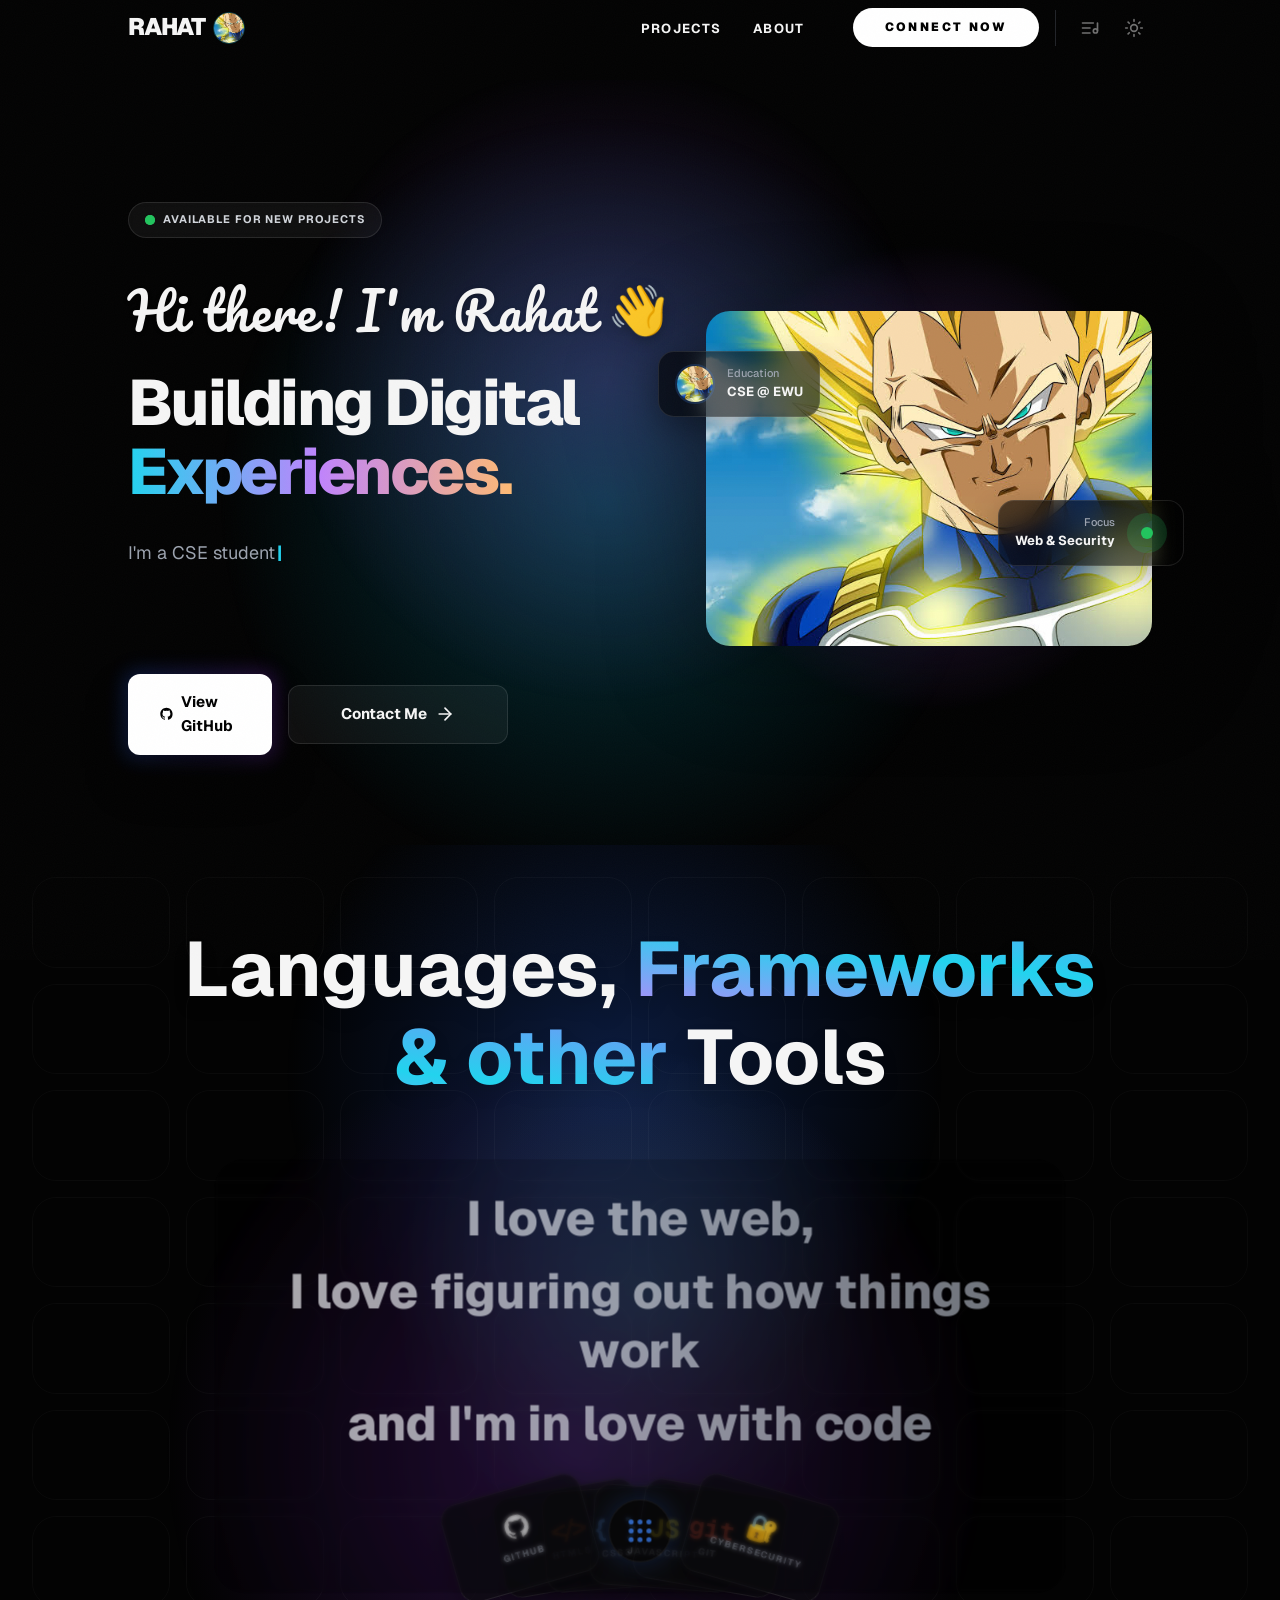
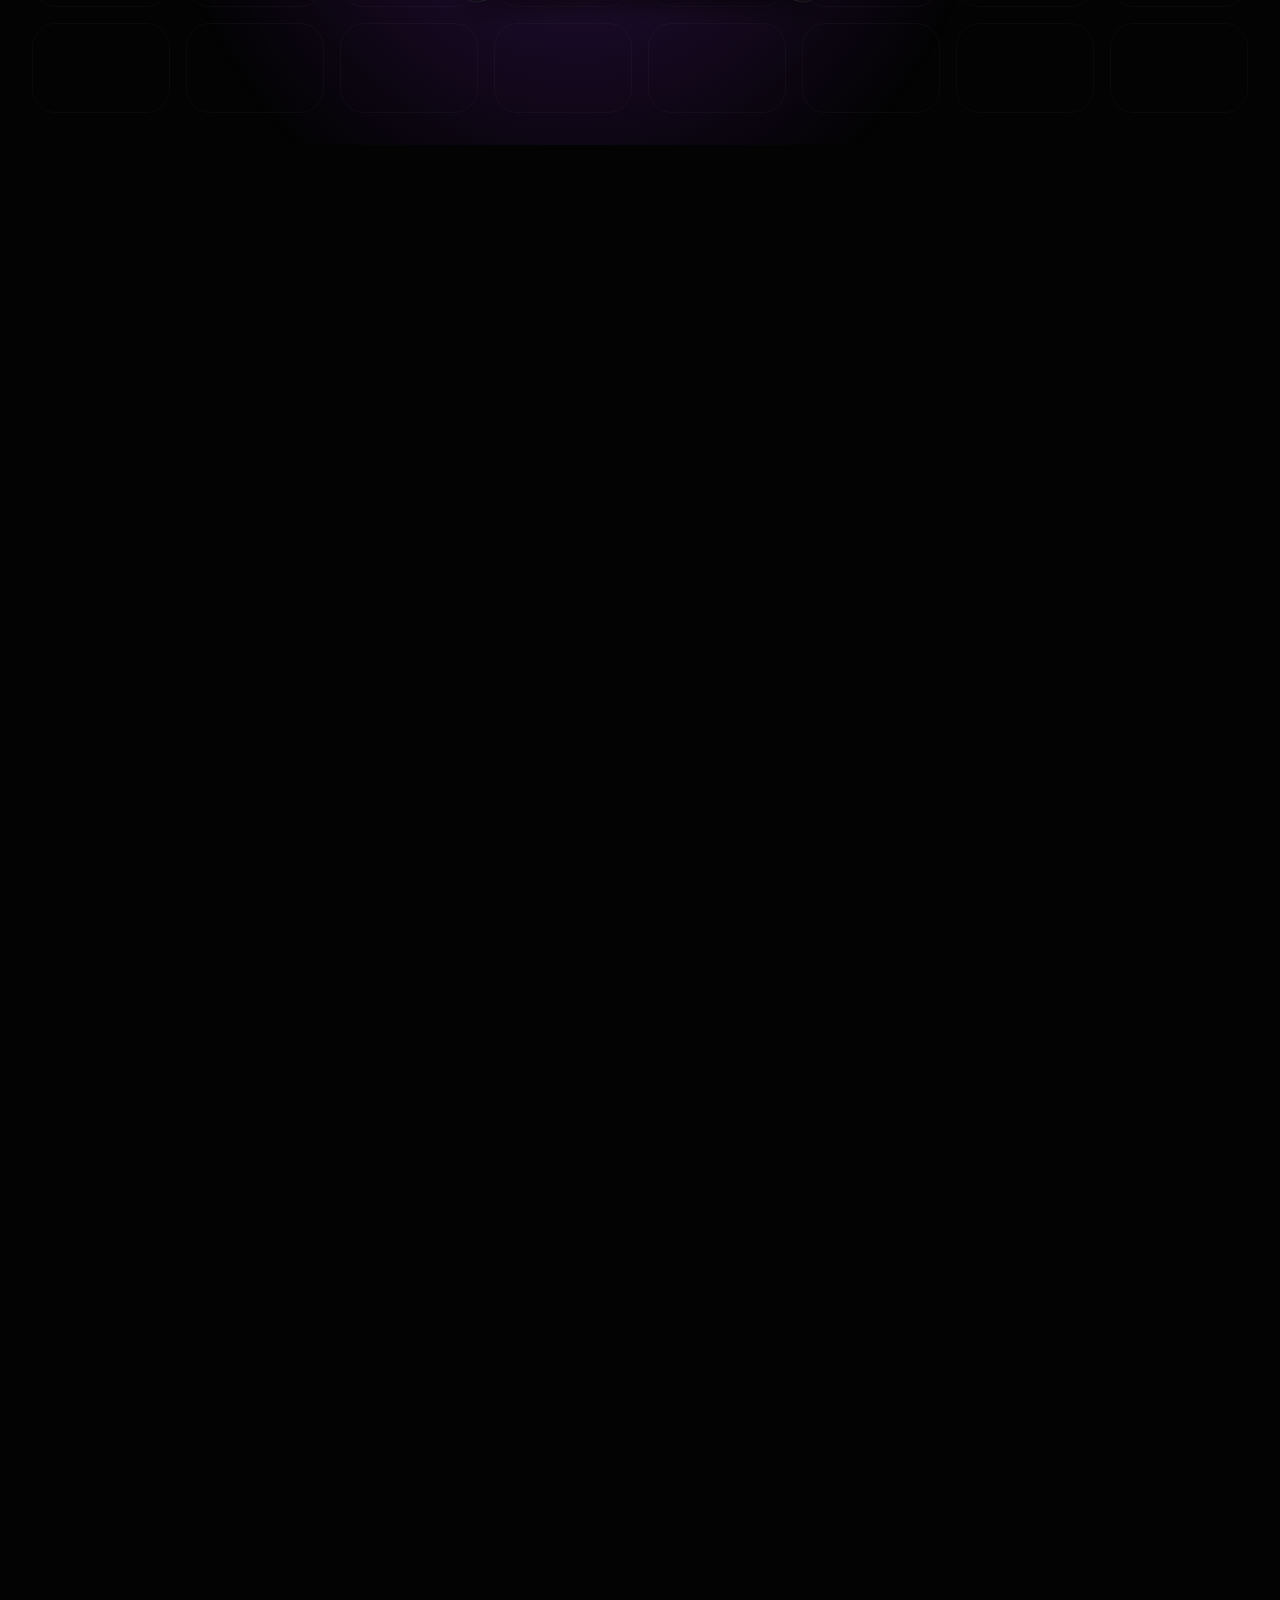
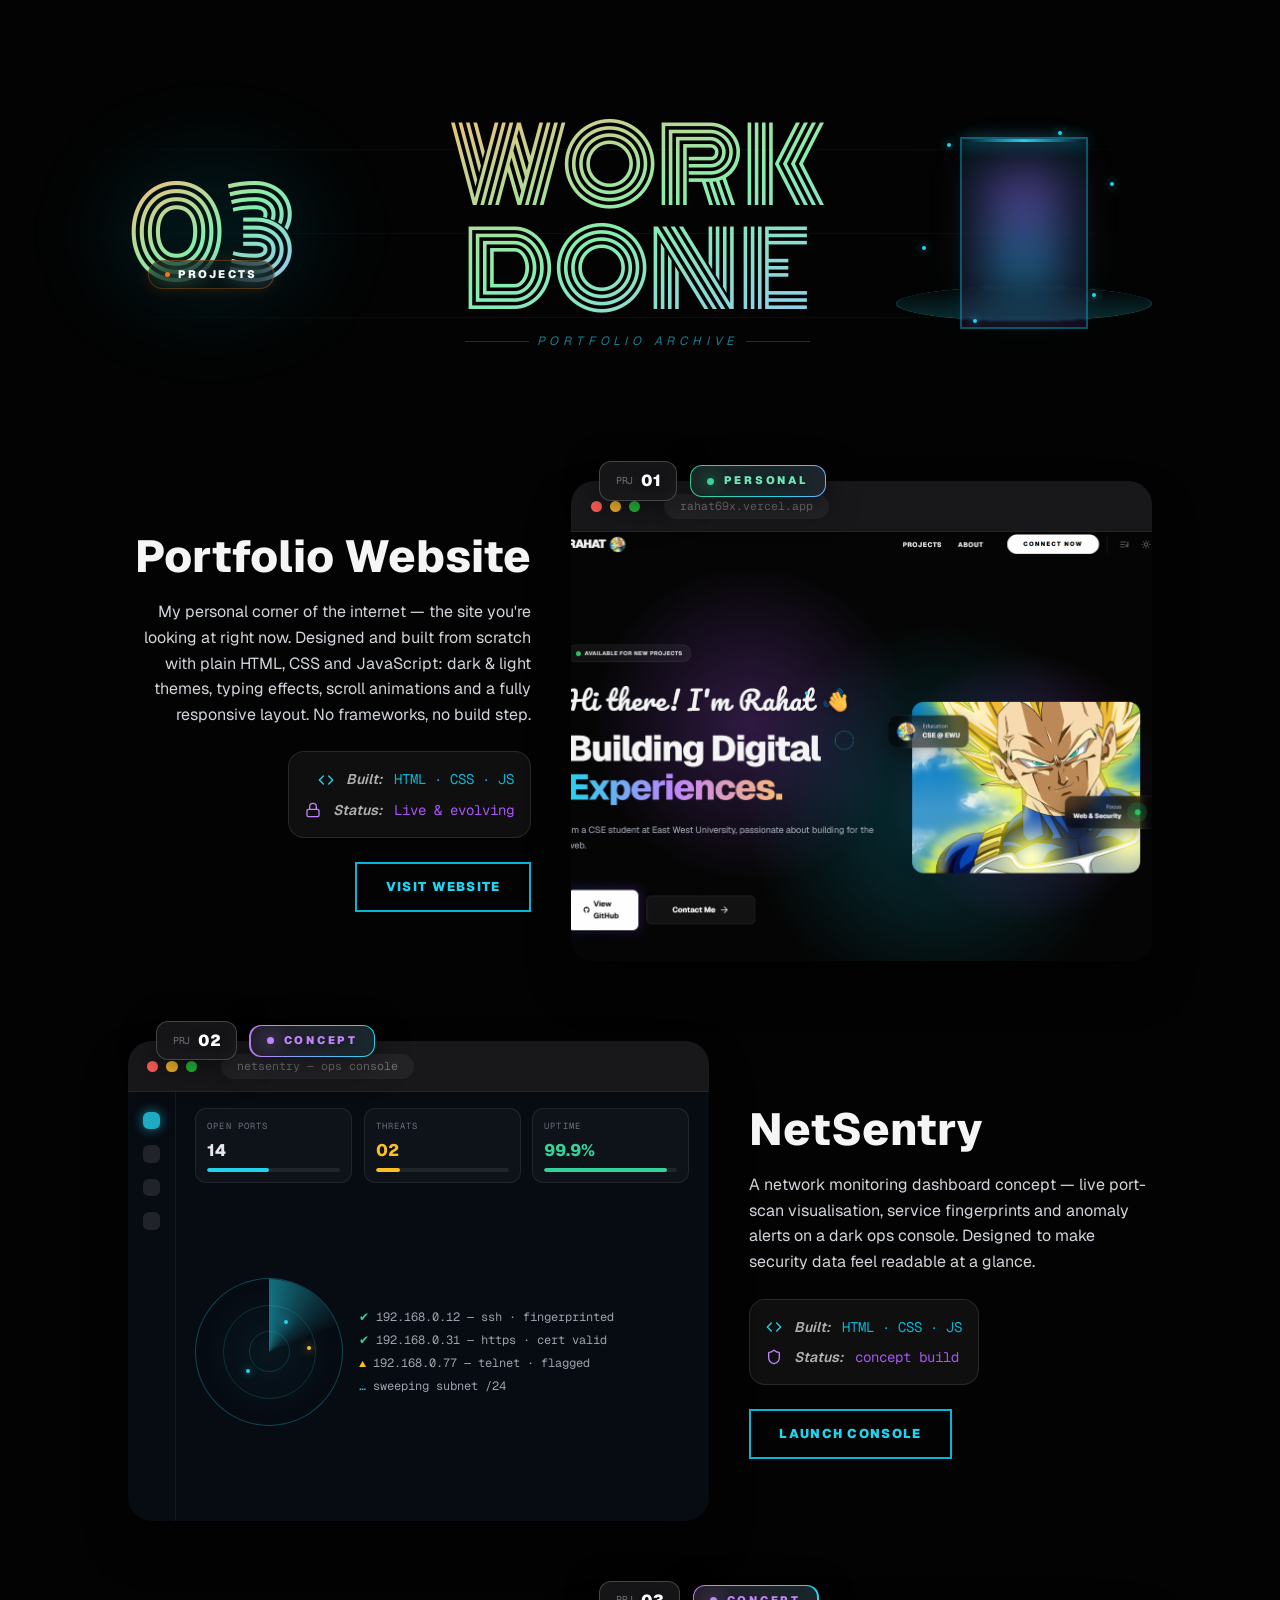
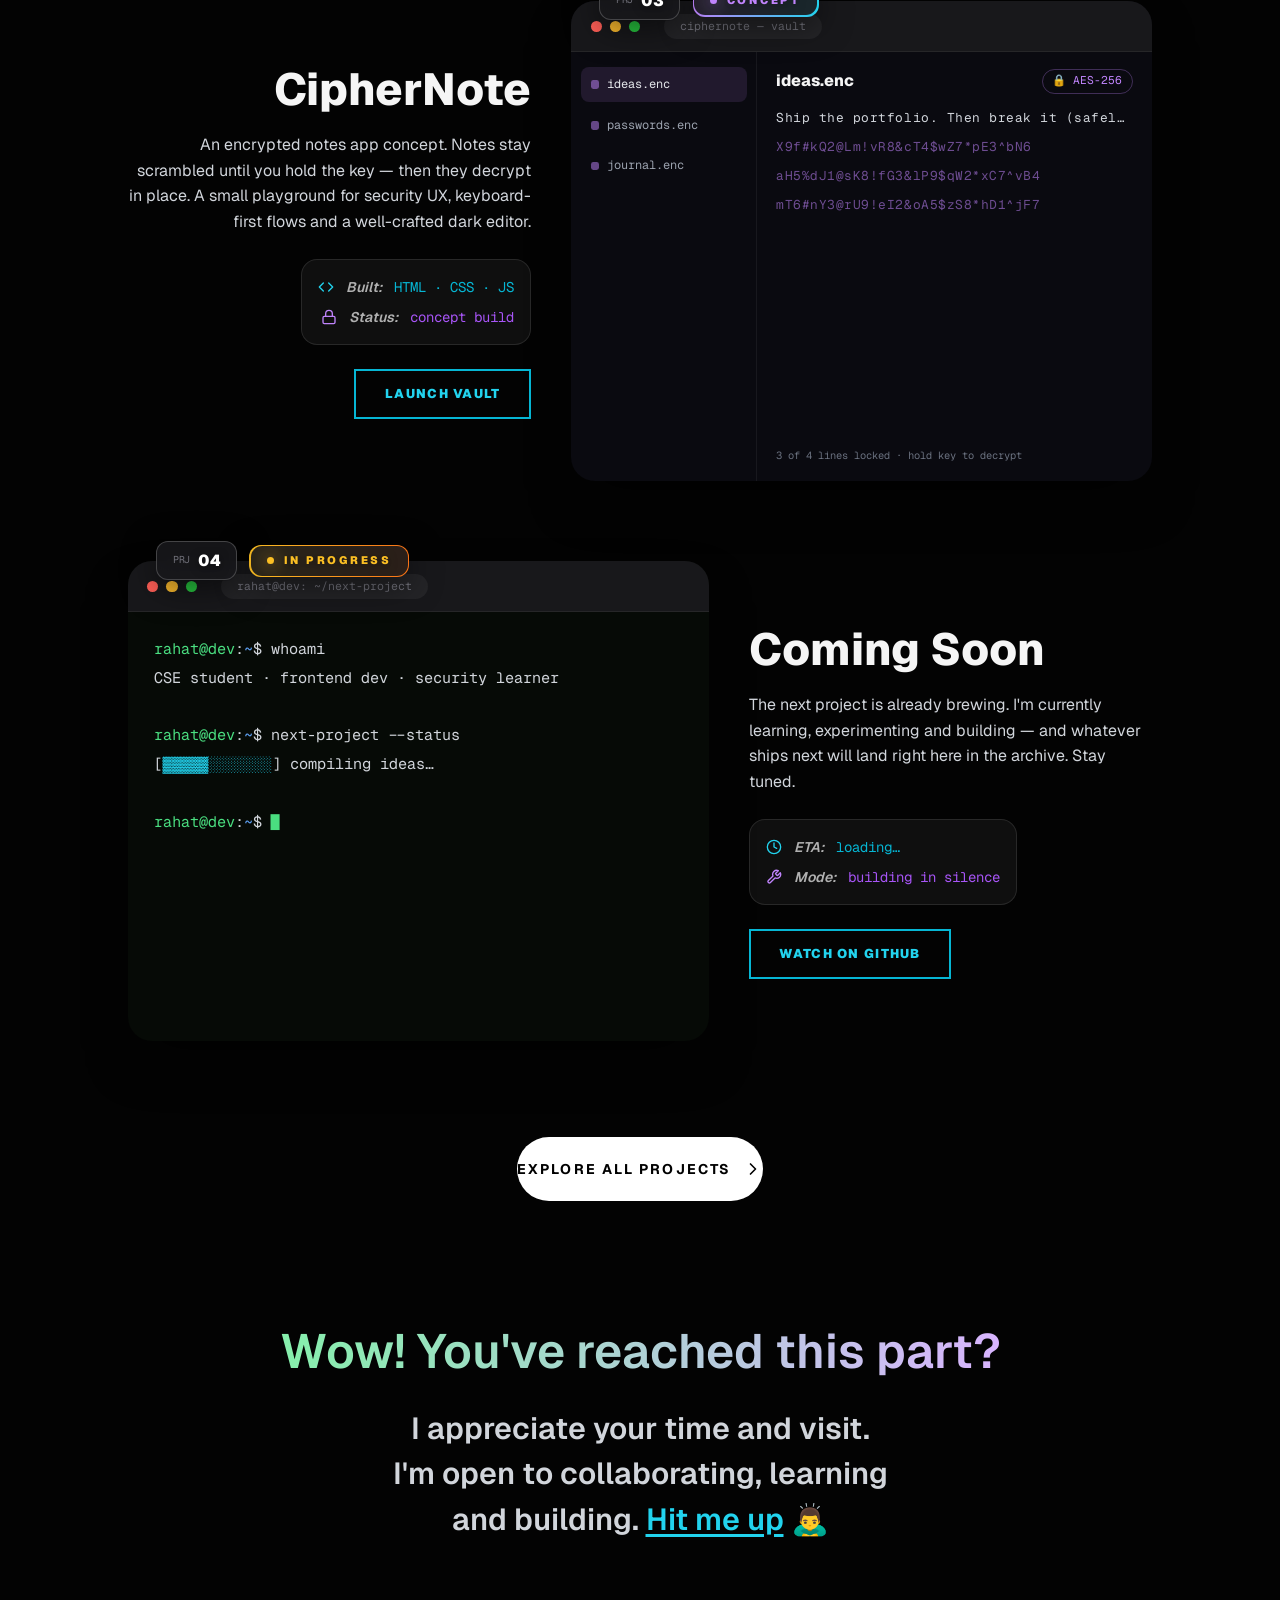
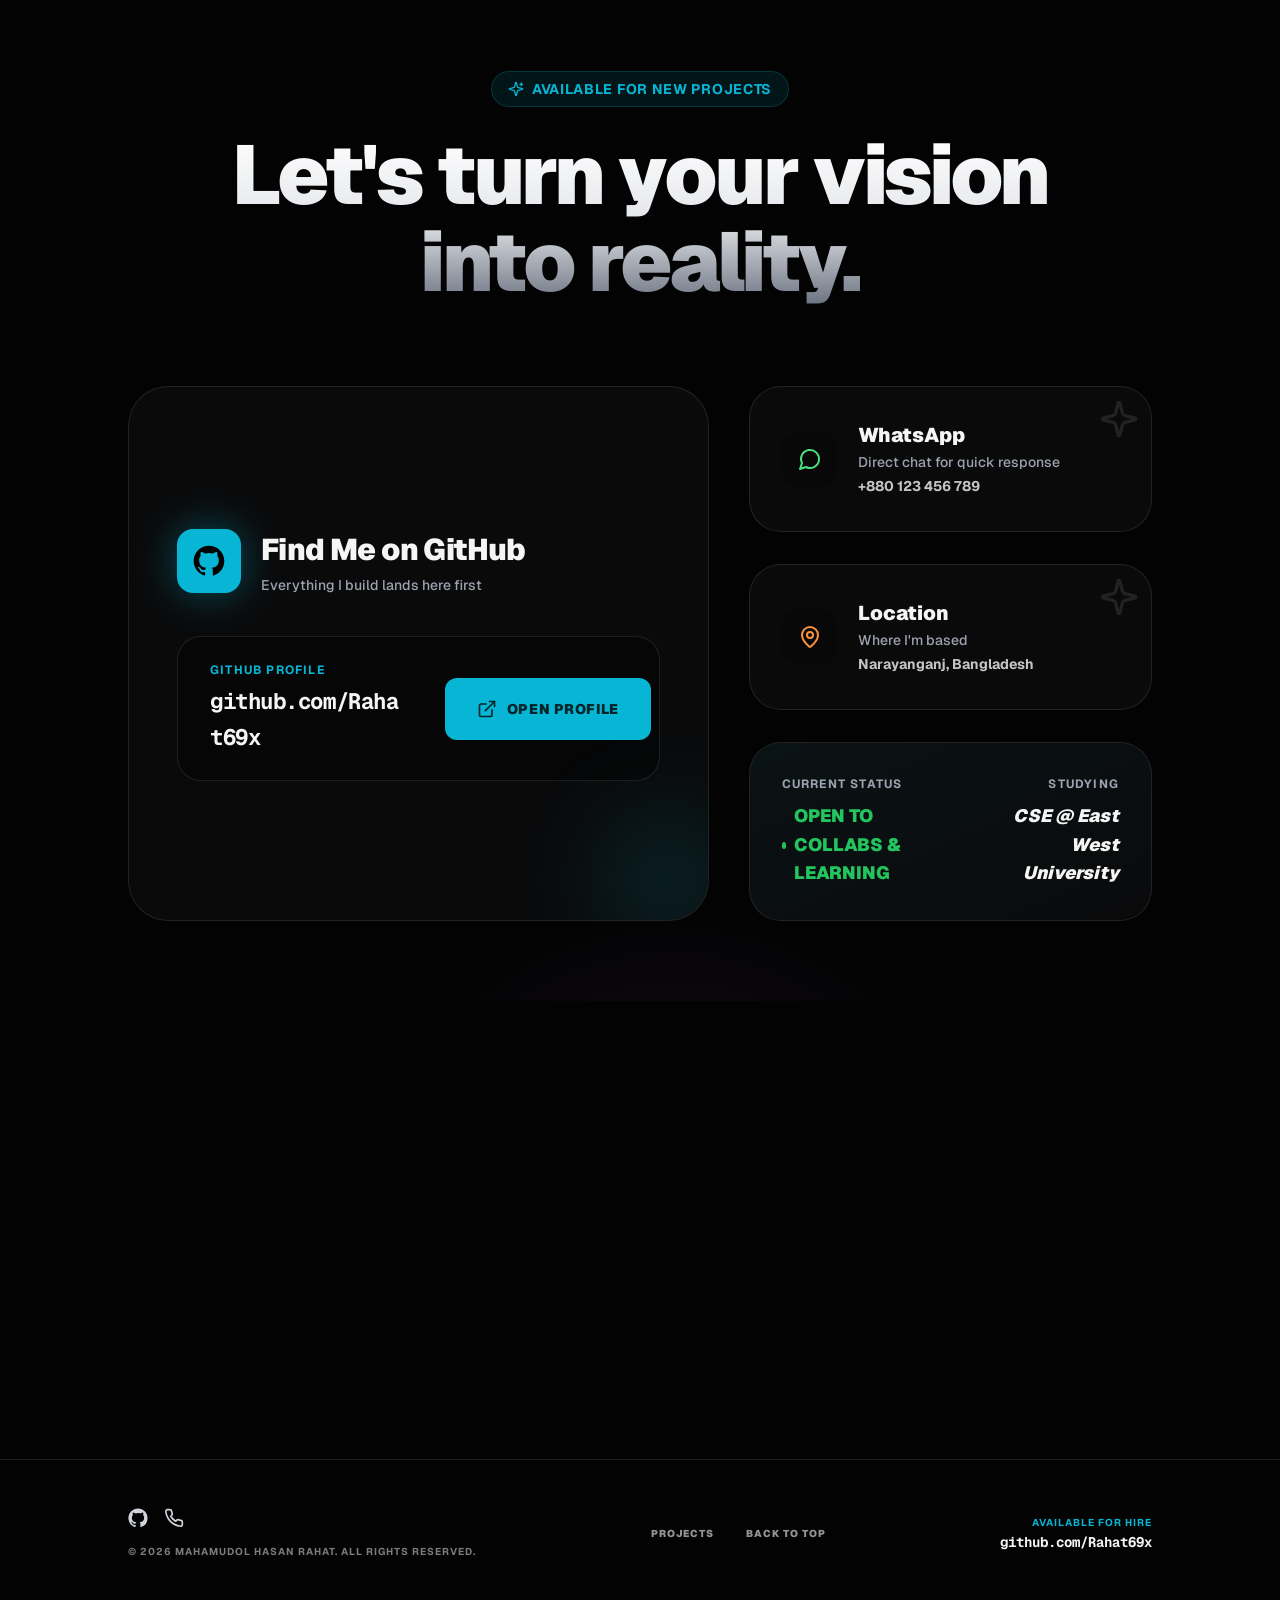
==== commit 6237fc42: "Show portfolio.png image on PRJ 01 and update visit link" ====
--- a/index.html
+++ b/index.html
@@ -387,8 +387,7 @@
                         </div>
 
                         <div class="proj-actions">
-                            <a class="btn-square" href="https://github.com/Rahat69x" target="_blank"
-                                rel="noopener noreferrer">View Project</a>
+                            <a class="btn-square" href="#top">Visit Website</a>
                         </div>
                     </div>
 
@@ -412,21 +411,10 @@
                                     <span class="mb-dot red"></span>
                                     <span class="mb-dot yellow"></span>
                                     <span class="mb-dot green"></span>
-                                    <span class="mock-url">rahat.dev</span>
-                                </div>
-                                <div class="mock-body">
-                                    <div class="mock-blob mock-blob-1"></div>
-                                    <div class="mock-blob mock-blob-2"></div>
-                                    <div class="mock-nav">
-                                        <span class="mock-logo">RAHAT</span>
-                                        <span class="mock-links"><i></i><i></i><i></i></span>
-                                    </div>
-                                    <div class="mock-hero">
-                                        <span class="mock-pill">● AVAILABLE</span>
-                                        <span class="mock-title">Building Digital<br><em>Experiences.</em></span>
-                                        <span class="mock-lines"><i></i><i></i></span>
-                                        <span class="mock-btns"><i class="solid"></i><i></i></span>
-                                    </div>
+                                    <span class="mock-url">rahat69x.vercel.app</span>
+                                </div>
+                                <div class="mock-img-wrap">
+                                    <img class="mock-img" src="images/portfolio.png" alt="Portfolio website preview">
                                 </div>
                             </div>
                         </div>
--- a/style.css
+++ b/style.css
@@ -2187,6 +2187,29 @@
     padding: .2rem 1rem;
 }
 
+.mock-img-wrap {
+    position: relative;
+    flex: 1;
+    overflow: hidden;
+    background: #0b0f19;
+    display: flex;
+    align-items: flex-start;
+    justify-content: center;
+}
+
+.mock-img {
+    width: 100%;
+    height: 100%;
+    object-fit: cover;
+    object-position: top center;
+    display: block;
+    transition: transform .5s var(--ease);
+}
+
+.proj-shot:hover .mock-img {
+    transform: scale(1.03);
+}
+
 .mock-body {
     position: relative;
     flex: 1;
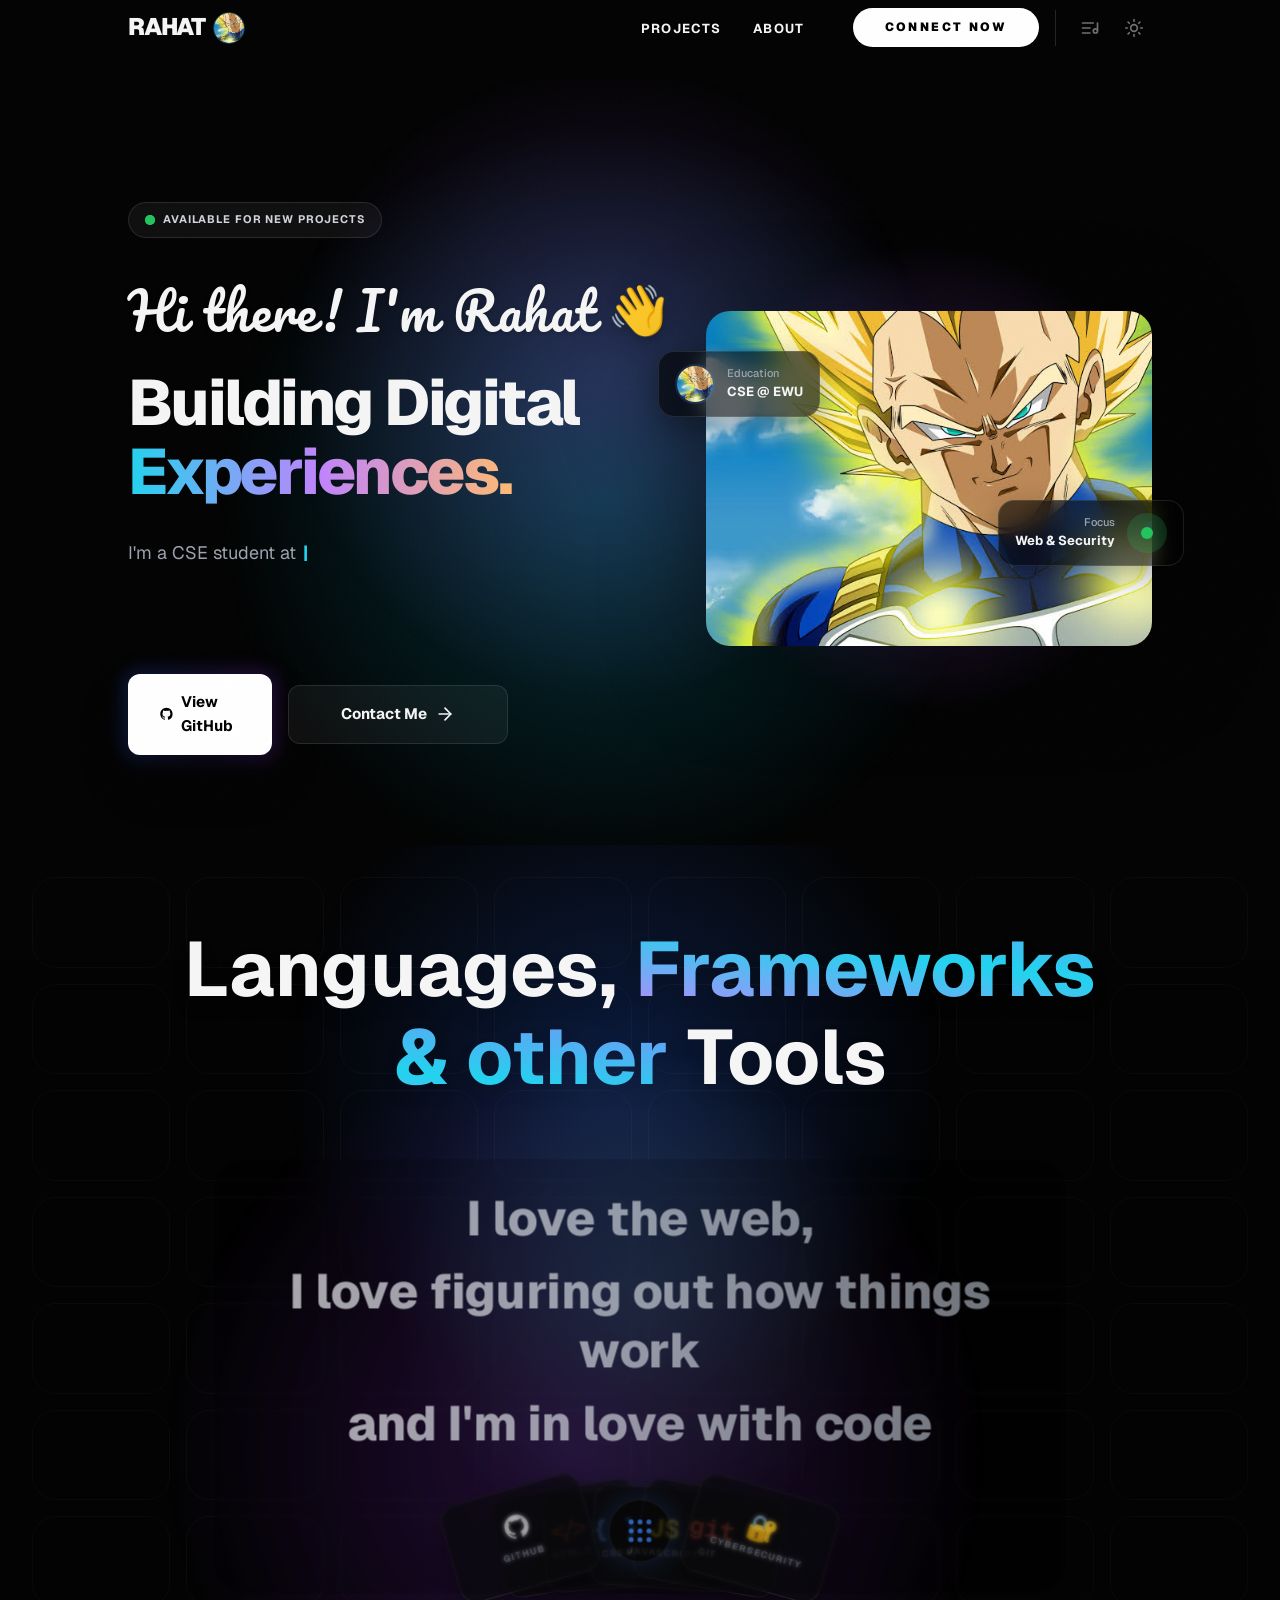
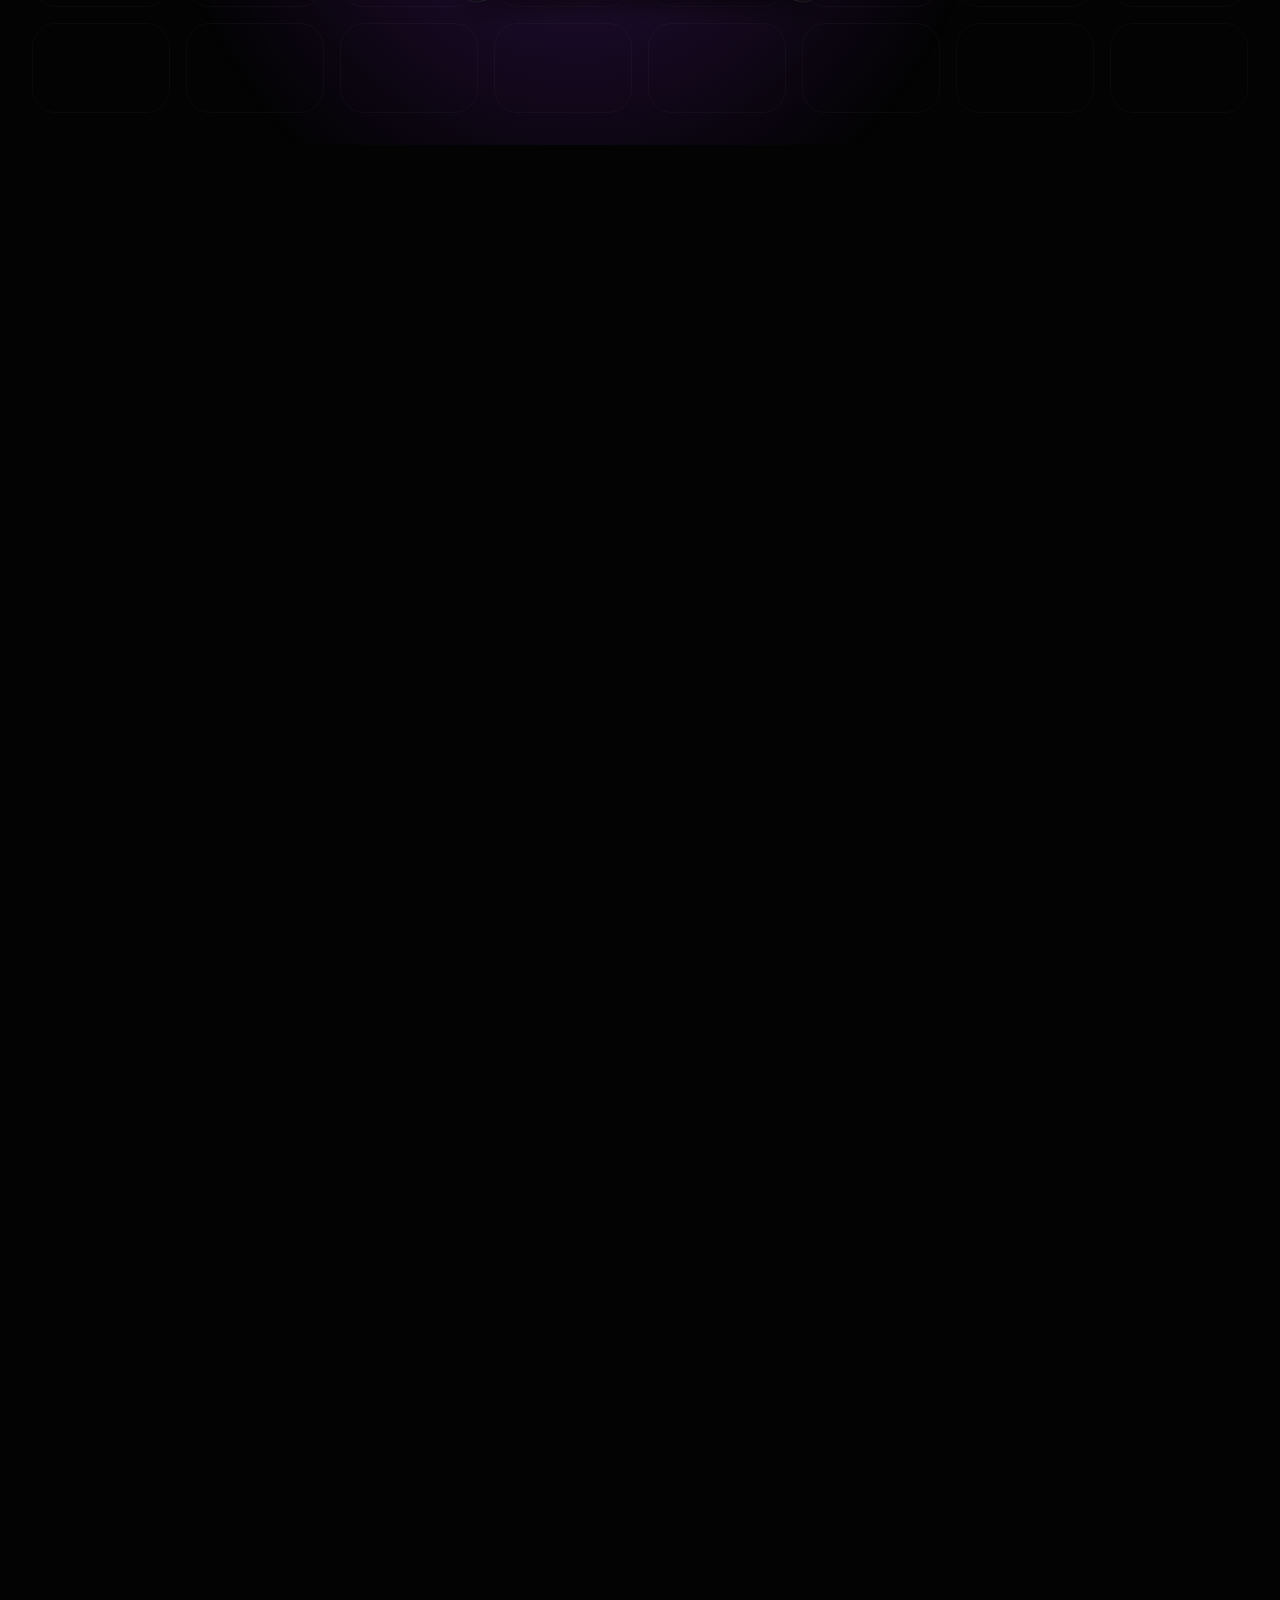
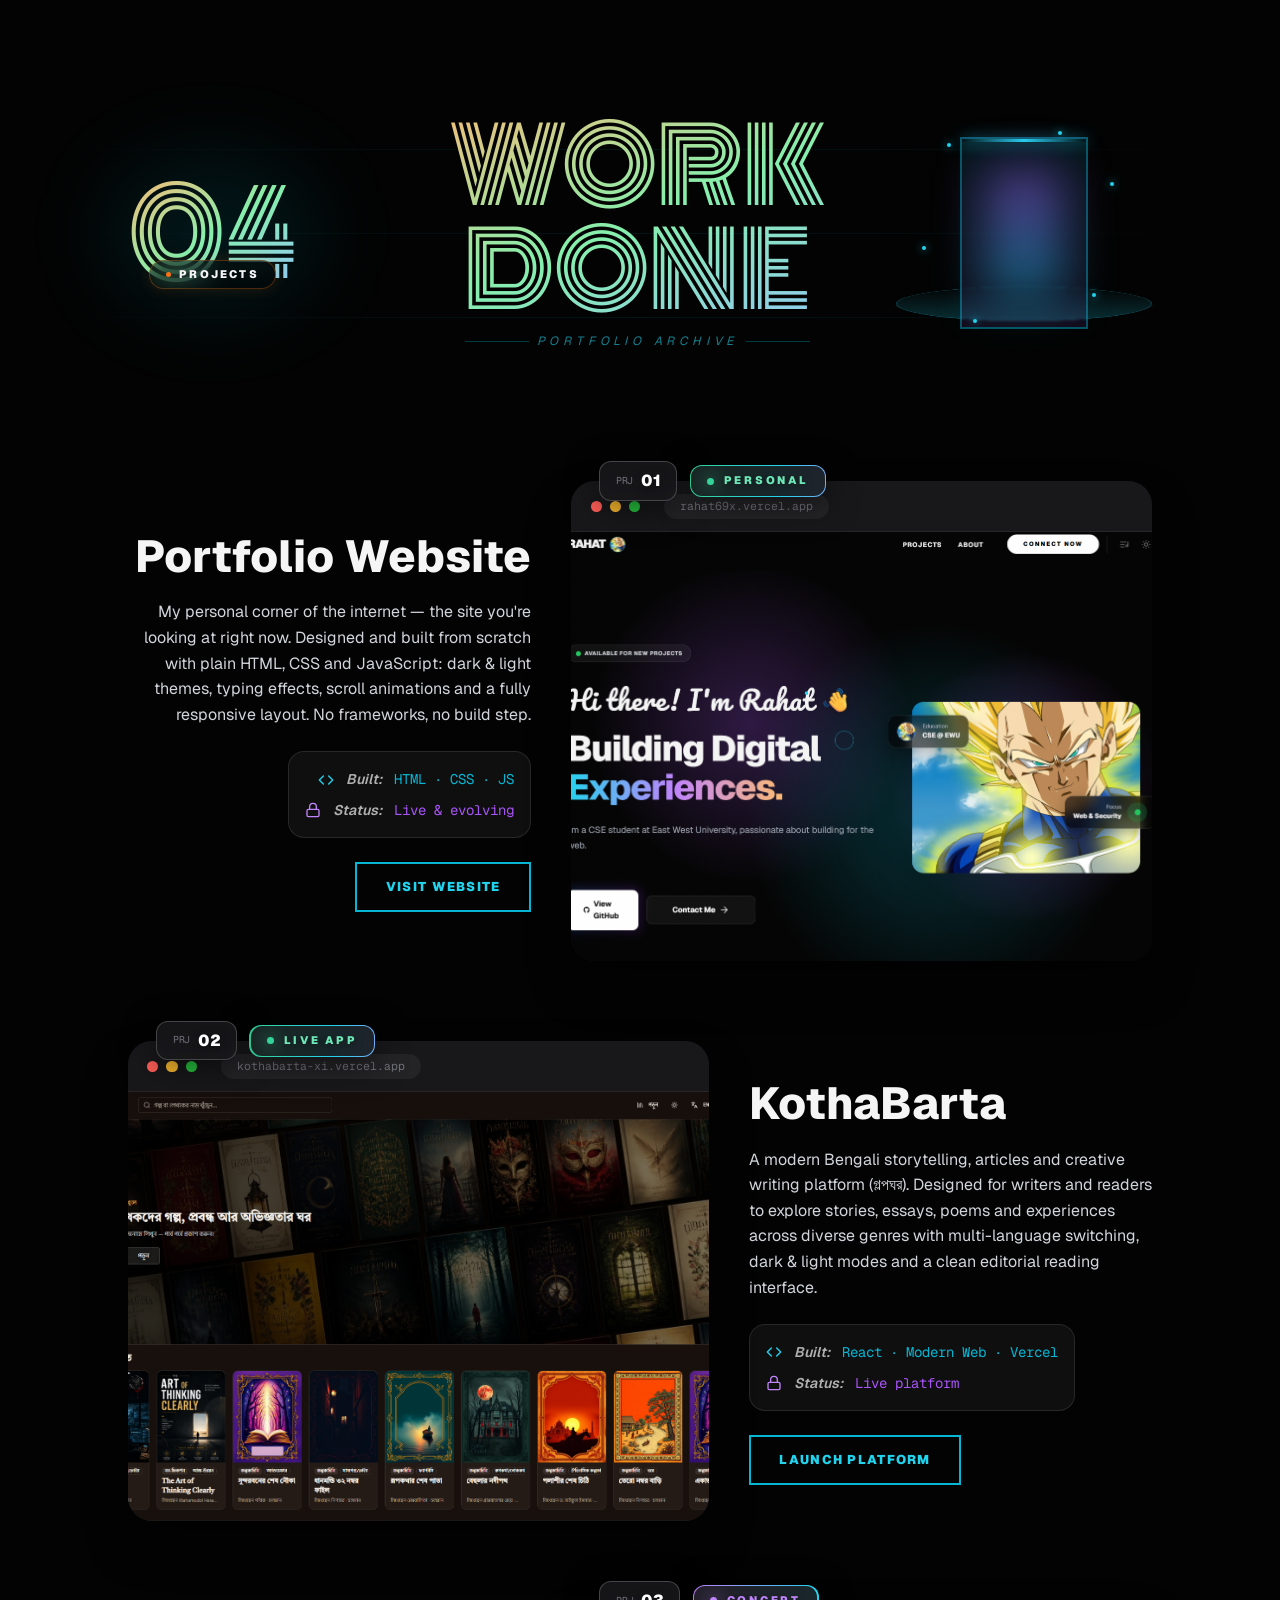
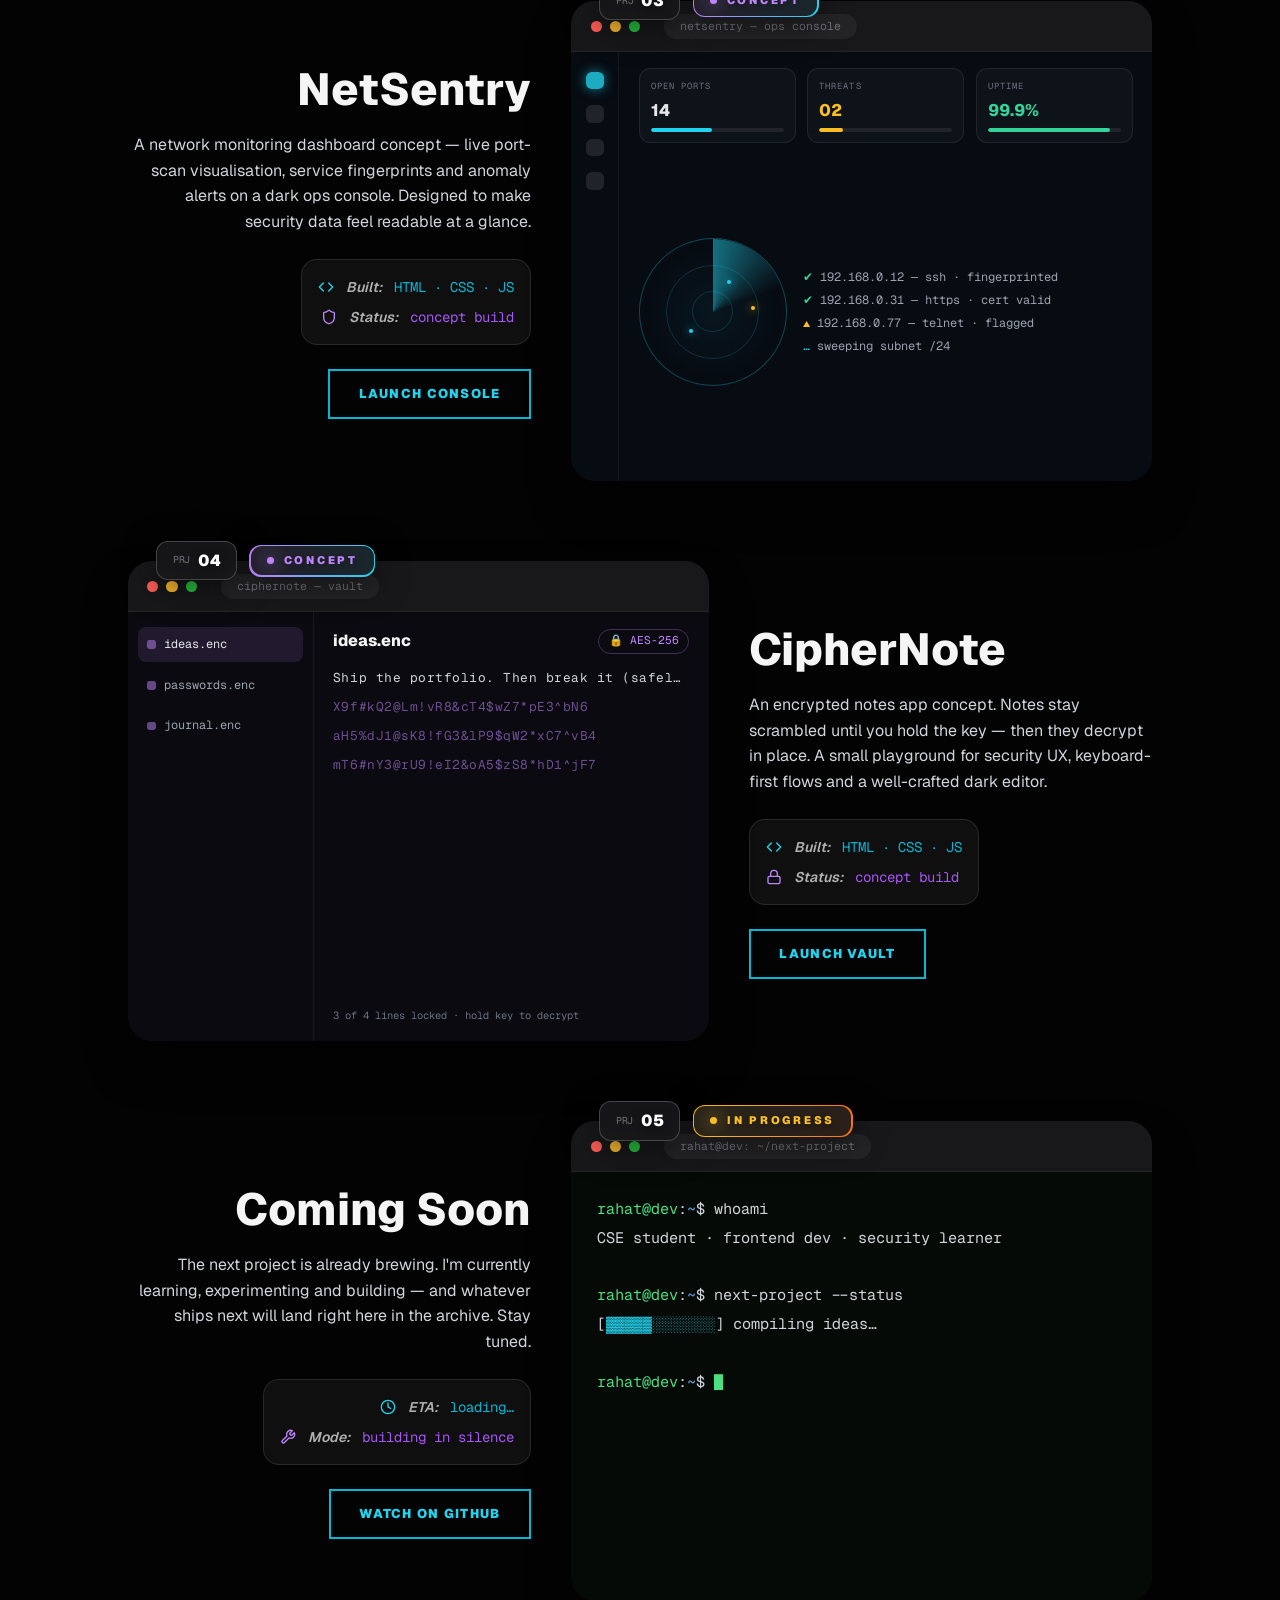
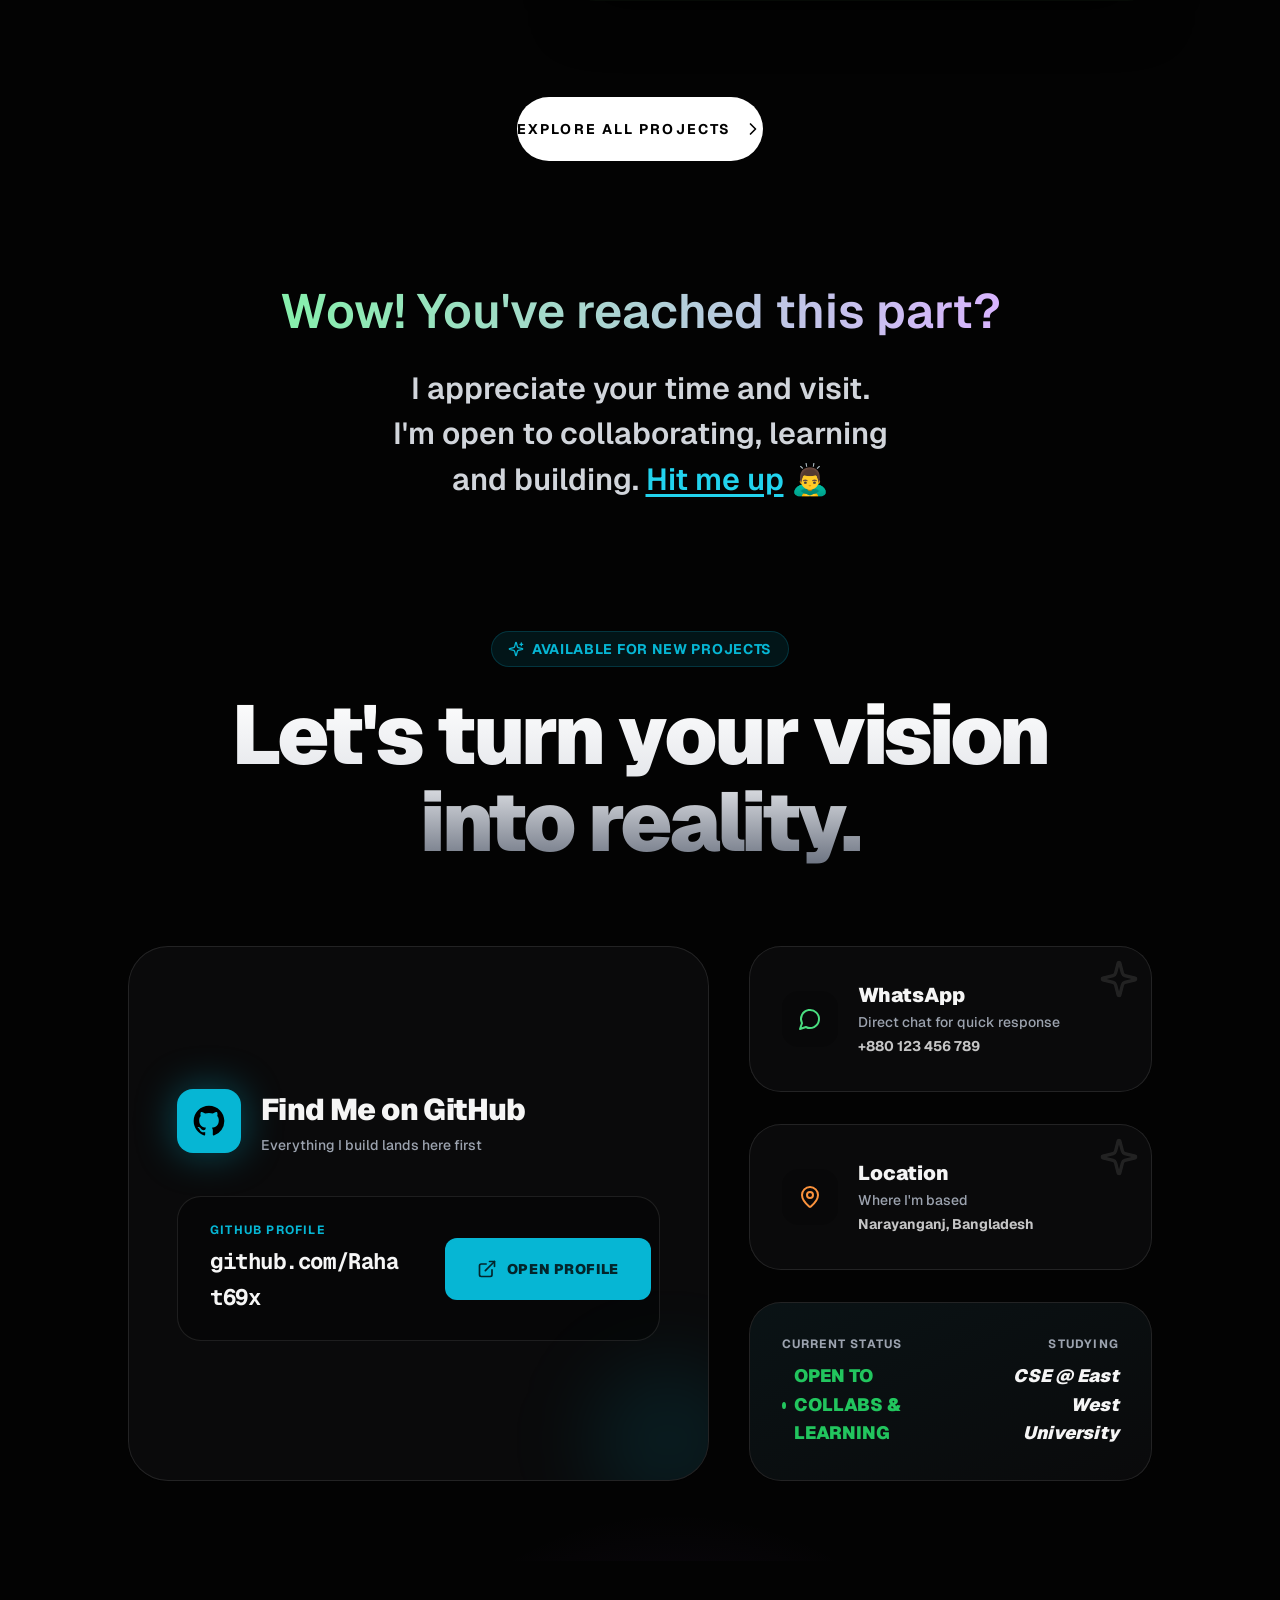
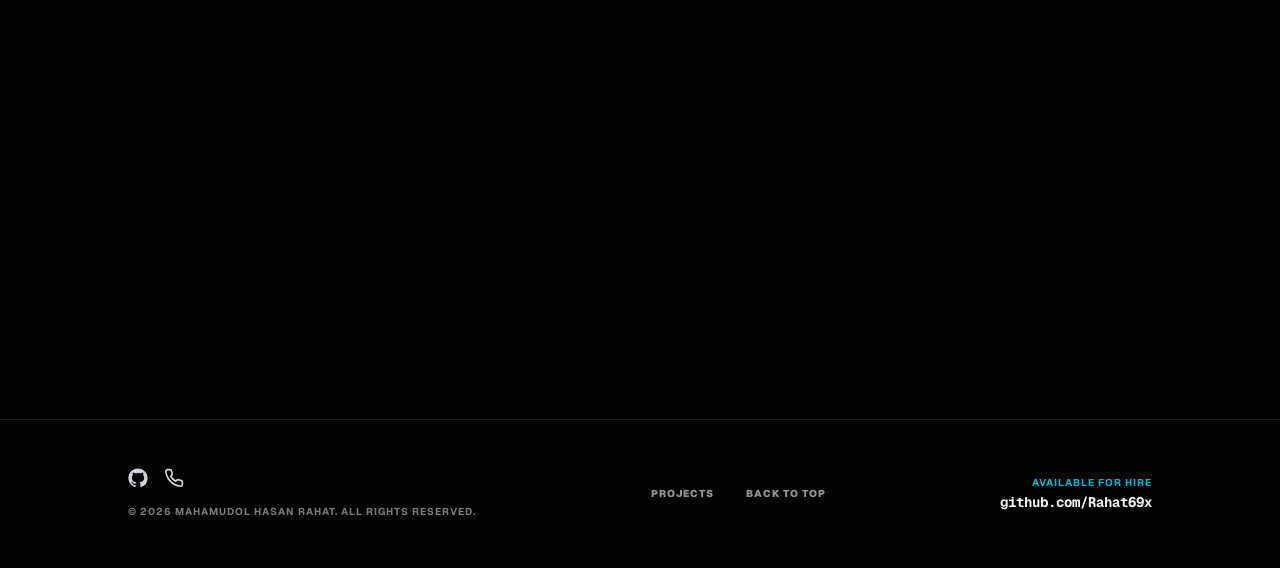
==== commit 399e7092: "Add KothaBarta project at 2nd position with screenshot and live link" ====
--- a/index.html
+++ b/index.html
@@ -314,7 +314,7 @@
                     <div class="ph-num-zone">
                         <div class="ph-num-glow"></div>
                         <span class="monoton grad-warm ph-counter" id="proj-counter" aria-hidden="true">00</span>
-                        <span class="sr-only">3 projects completed</span>
+                        <span class="sr-only">4 projects completed</span>
                         <div class="ph-pill-zone">
                             <div class="ph-pill">
                                 <span class="ping-mini"></span>
@@ -422,10 +422,79 @@
 
                 </article>
 
-                <!-- PRJ 02 — NetSentry (concept) -->
+                <!-- PRJ 02 — KothaBarta -->
                 <article class="proj-card flip">
 
                     <div class="proj-text reveal-right">
+                        <h2>KothaBarta</h2>
+                        <p>
+                            A modern Bengali storytelling, articles and creative writing platform (গল্পঘর).
+                            Designed for writers and readers to explore stories, essays, poems and experiences
+                            across diverse genres with multi-language switching, dark &amp; light modes and a clean editorial reading interface.
+                        </p>
+
+                        <div class="proj-cred-box">
+                            <div class="cred-row">
+                                <svg viewBox="0 0 24 24" fill="none" stroke="currentColor" stroke-width="2"
+                                    stroke-linecap="round" stroke-linejoin="round" class="cred-ic cyan" aria-hidden="true">
+                                    <polyline points="16 18 22 12 16 6"></polyline>
+                                    <polyline points="8 6 2 12 8 18"></polyline>
+                                </svg>
+                                <span class="cred-lbl">Built:</span>
+                                <span class="cred-val cyan">React · Modern Web · Vercel</span>
+                            </div>
+                            <div class="cred-row">
+                                <svg viewBox="0 0 24 24" fill="none" stroke="currentColor" stroke-width="2"
+                                    stroke-linecap="round" stroke-linejoin="round" class="cred-ic purple" aria-hidden="true">
+                                    <rect x="3" y="11" width="18" height="11" rx="2"></rect>
+                                    <path d="M7 11V7a5 5 0 0 1 10 0v4"></path>
+                                </svg>
+                                <span class="cred-lbl">Status:</span>
+                                <span class="cred-val purple">Live platform</span>
+                            </div>
+                        </div>
+
+                        <div class="proj-actions">
+                            <a class="btn-square" href="https://kothabarta-xi.vercel.app/" target="_blank"
+                                rel="noopener noreferrer">Launch Platform</a>
+                        </div>
+                    </div>
+
+                    <div class="proj-media reveal-left" data-tilt>
+                        <div class="proj-badges">
+                            <div class="badge-prj">
+                                <span class="prj-lbl">PRJ</span>
+                                <span class="prj-no">02</span>
+                            </div>
+                            <div class="badge-status-ring">
+                                <div class="badge-status">
+                                    <span class="ping-mini emerald"></span>
+                                    <span>live app</span>
+                                </div>
+                            </div>
+                        </div>
+
+                        <div class="proj-shot" aria-hidden="true">
+                            <div class="mock-browser">
+                                <div class="mock-bar">
+                                    <span class="mb-dot red"></span>
+                                    <span class="mb-dot yellow"></span>
+                                    <span class="mb-dot green"></span>
+                                    <span class="mock-url">kothabarta-xi.vercel.app</span>
+                                </div>
+                                <div class="mock-img-wrap">
+                                    <img class="mock-img" src="images/kothabarta.png" alt="KothaBarta platform preview">
+                                </div>
+                            </div>
+                        </div>
+                    </div>
+
+                </article>
+
+                <!-- PRJ 03 — NetSentry (concept) -->
+                <article class="proj-card">
+
+                    <div class="proj-text reveal-left">
                         <h2>NetSentry</h2>
                         <p>
                             A network monitoring dashboard concept — live port-scan visualisation,
@@ -458,11 +527,11 @@
                         </div>
                     </div>
 
-                    <div class="proj-media reveal-left" data-tilt>
+                    <div class="proj-media reveal-right" data-tilt>
                         <div class="proj-badges">
                             <div class="badge-prj">
                                 <span class="prj-lbl">PRJ</span>
-                                <span class="prj-no">02</span>
+                                <span class="prj-no">03</span>
                             </div>
                             <div class="badge-status-ring violet">
                                 <div class="badge-status">
@@ -524,10 +593,10 @@
 
                 </article>
 
-                <!-- PRJ 03 — CipherNote (concept) -->
-                <article class="proj-card">
-
-                    <div class="proj-text reveal-left">
+                <!-- PRJ 04 — CipherNote (concept) -->
+                <article class="proj-card flip">
+
+                    <div class="proj-text reveal-right">
                         <h2>CipherNote</h2>
                         <p>
                             An encrypted notes app concept. Notes stay scrambled until you hold the
@@ -561,11 +630,11 @@
                         </div>
                     </div>
 
-                    <div class="proj-media reveal-right" data-tilt>
+                    <div class="proj-media reveal-left" data-tilt>
                         <div class="proj-badges">
                             <div class="badge-prj">
                                 <span class="prj-lbl">PRJ</span>
-                                <span class="prj-no">03</span>
+                                <span class="prj-no">04</span>
                             </div>
                             <div class="badge-status-ring violet">
                                 <div class="badge-status">
@@ -607,10 +676,10 @@
 
                 </article>
 
-                <!-- PRJ 04 — Coming soon -->
-                <article class="proj-card flip">
-
-                    <div class="proj-text reveal-right">
+                <!-- PRJ 05 — Coming soon -->
+                <article class="proj-card">
+
+                    <div class="proj-text reveal-left">
                         <h2>coming soon</h2>
                         <p>
                             The next project is already brewing. I'm currently learning,
@@ -644,11 +713,11 @@
                         </div>
                     </div>
 
-                    <div class="proj-media reveal-left" data-tilt>
+                    <div class="proj-media reveal-right" data-tilt>
                         <div class="proj-badges">
                             <div class="badge-prj">
                                 <span class="prj-lbl">PRJ</span>
-                                <span class="prj-no">04</span>
+                                <span class="prj-no">05</span>
                             </div>
                             <div class="badge-status-ring amber">
                                 <div class="badge-status">
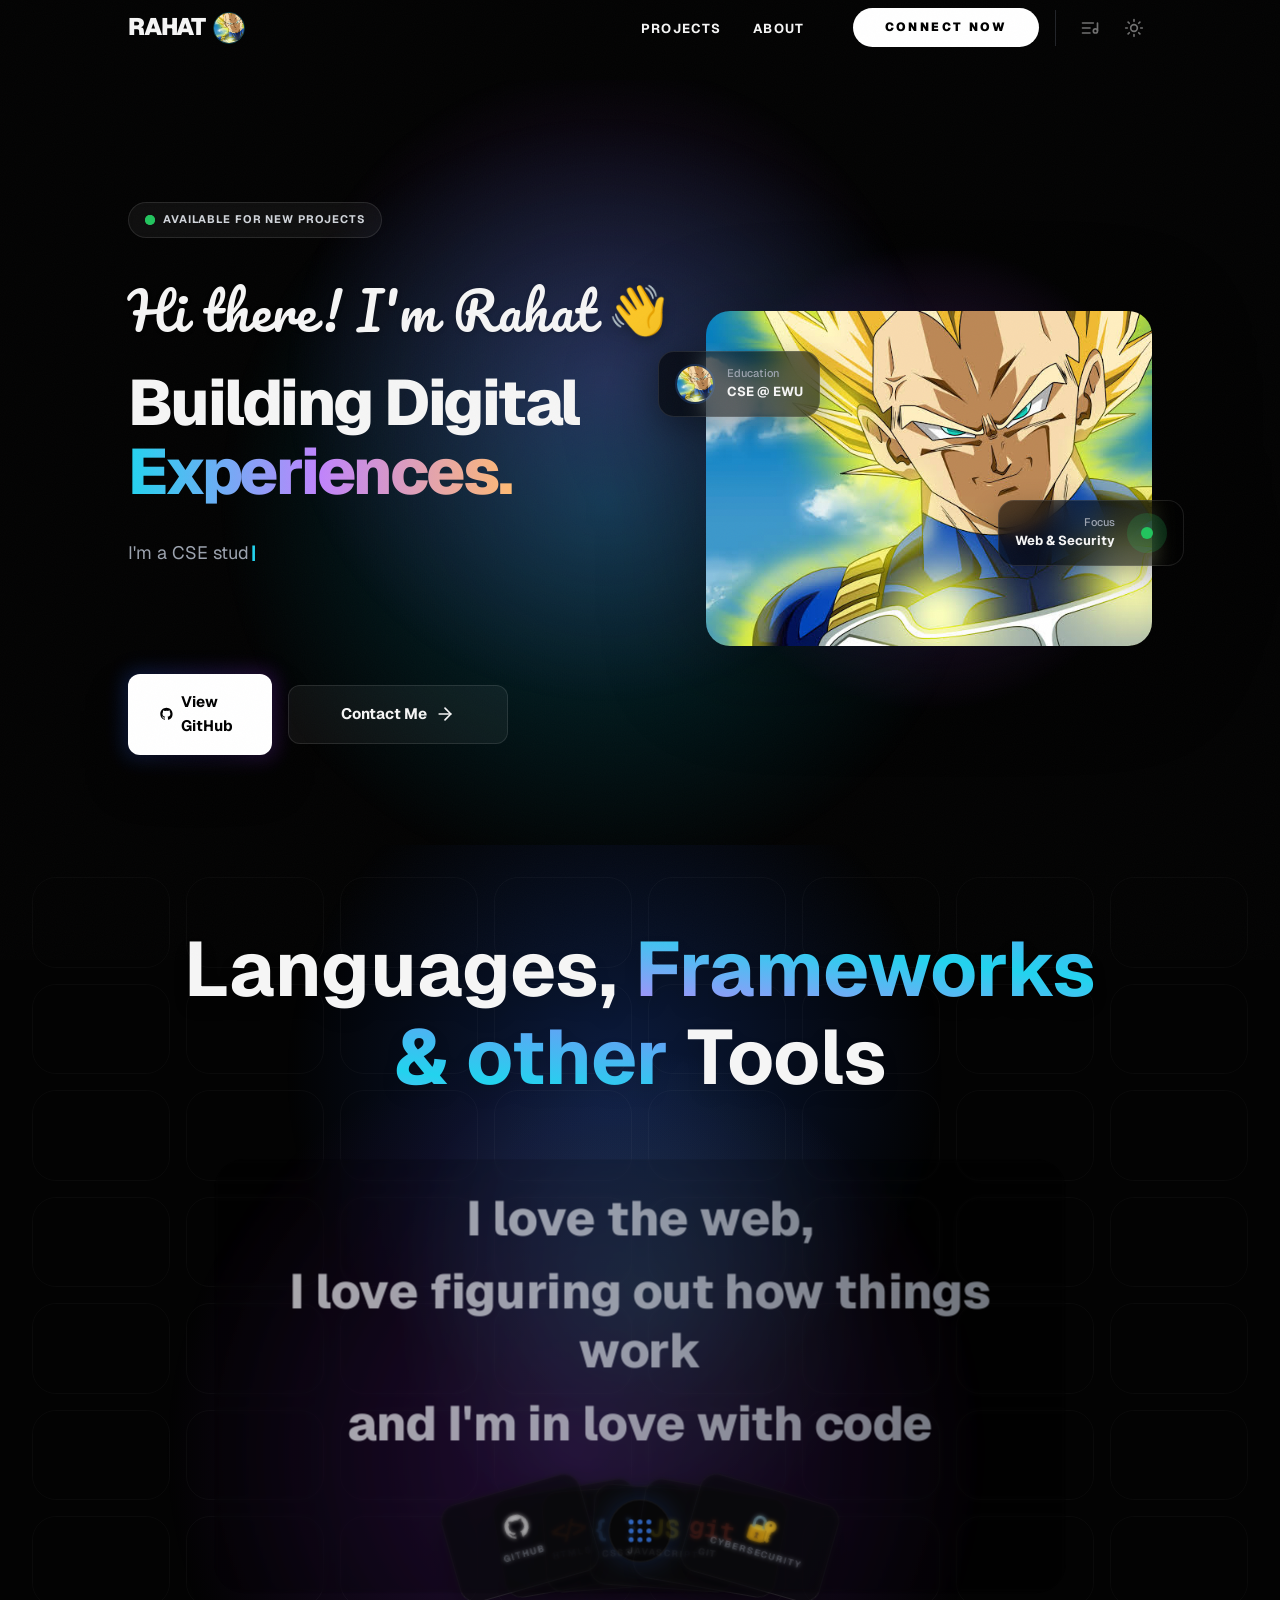
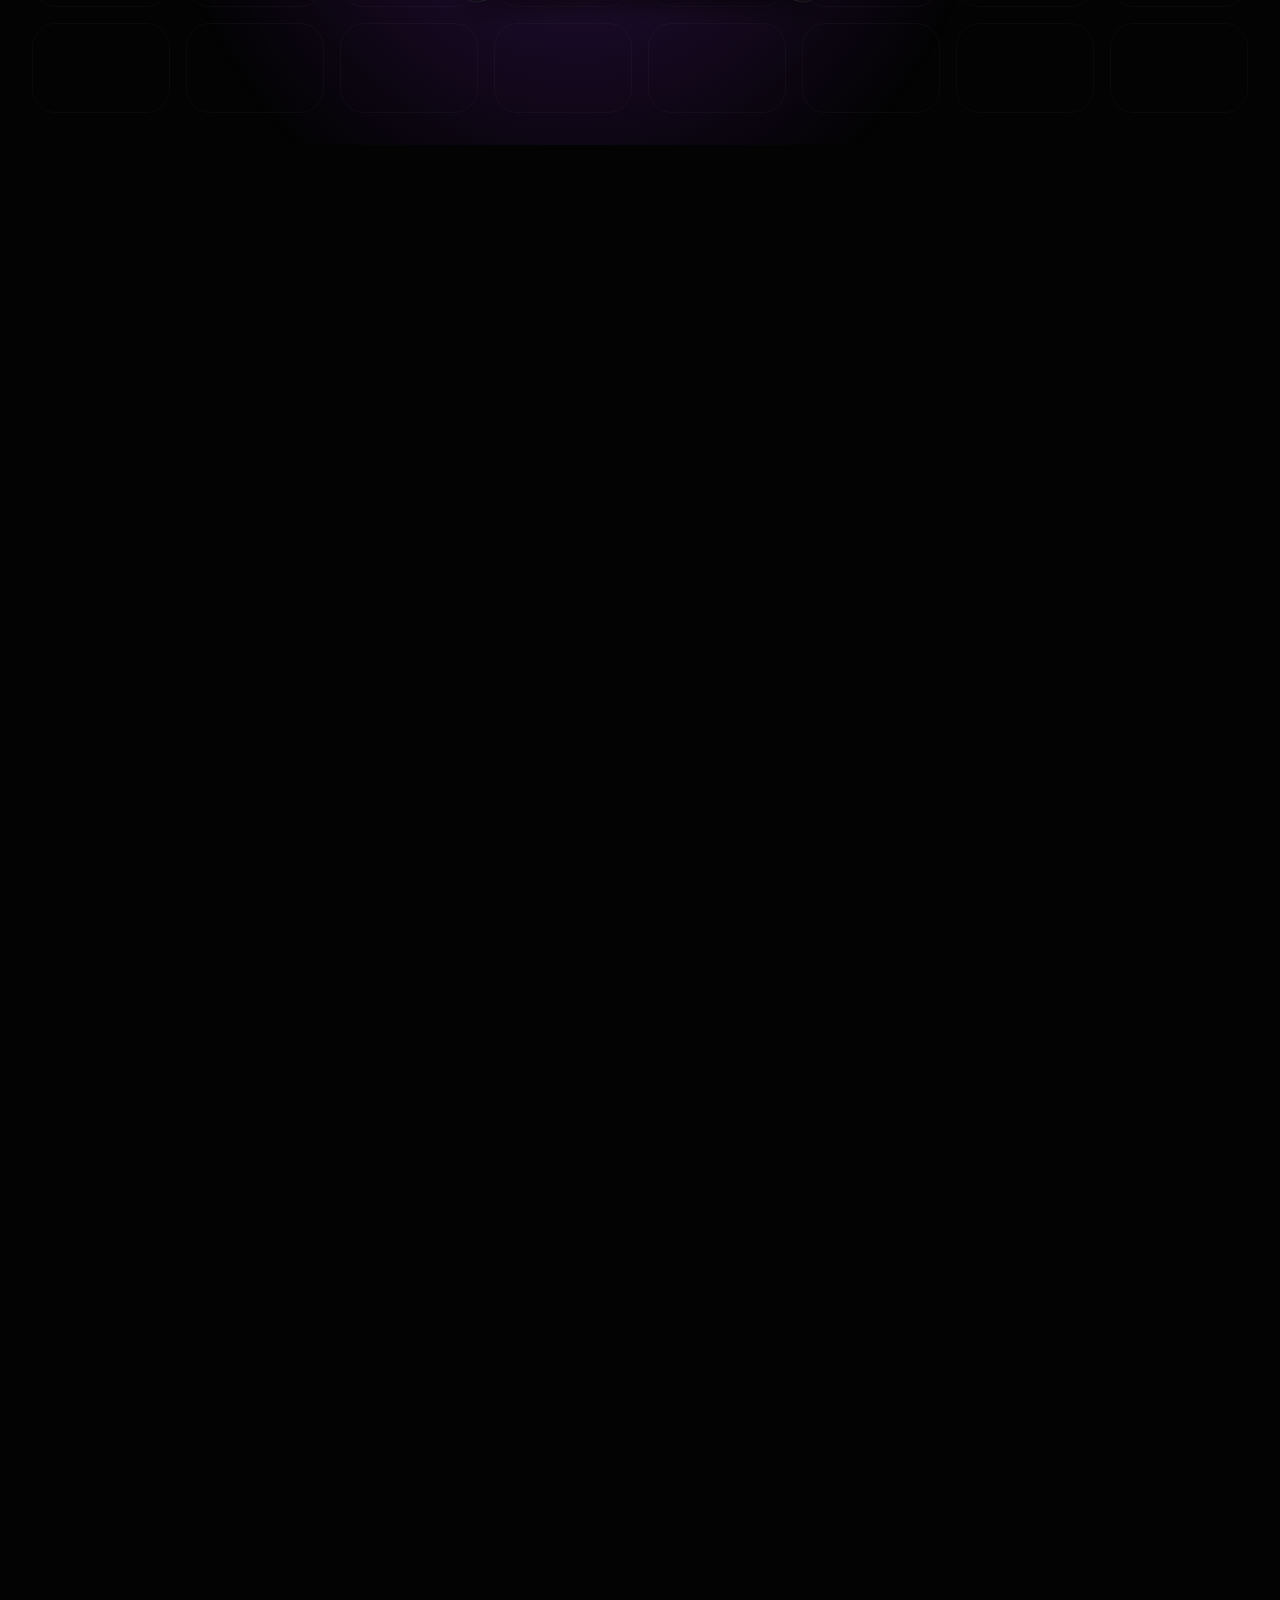
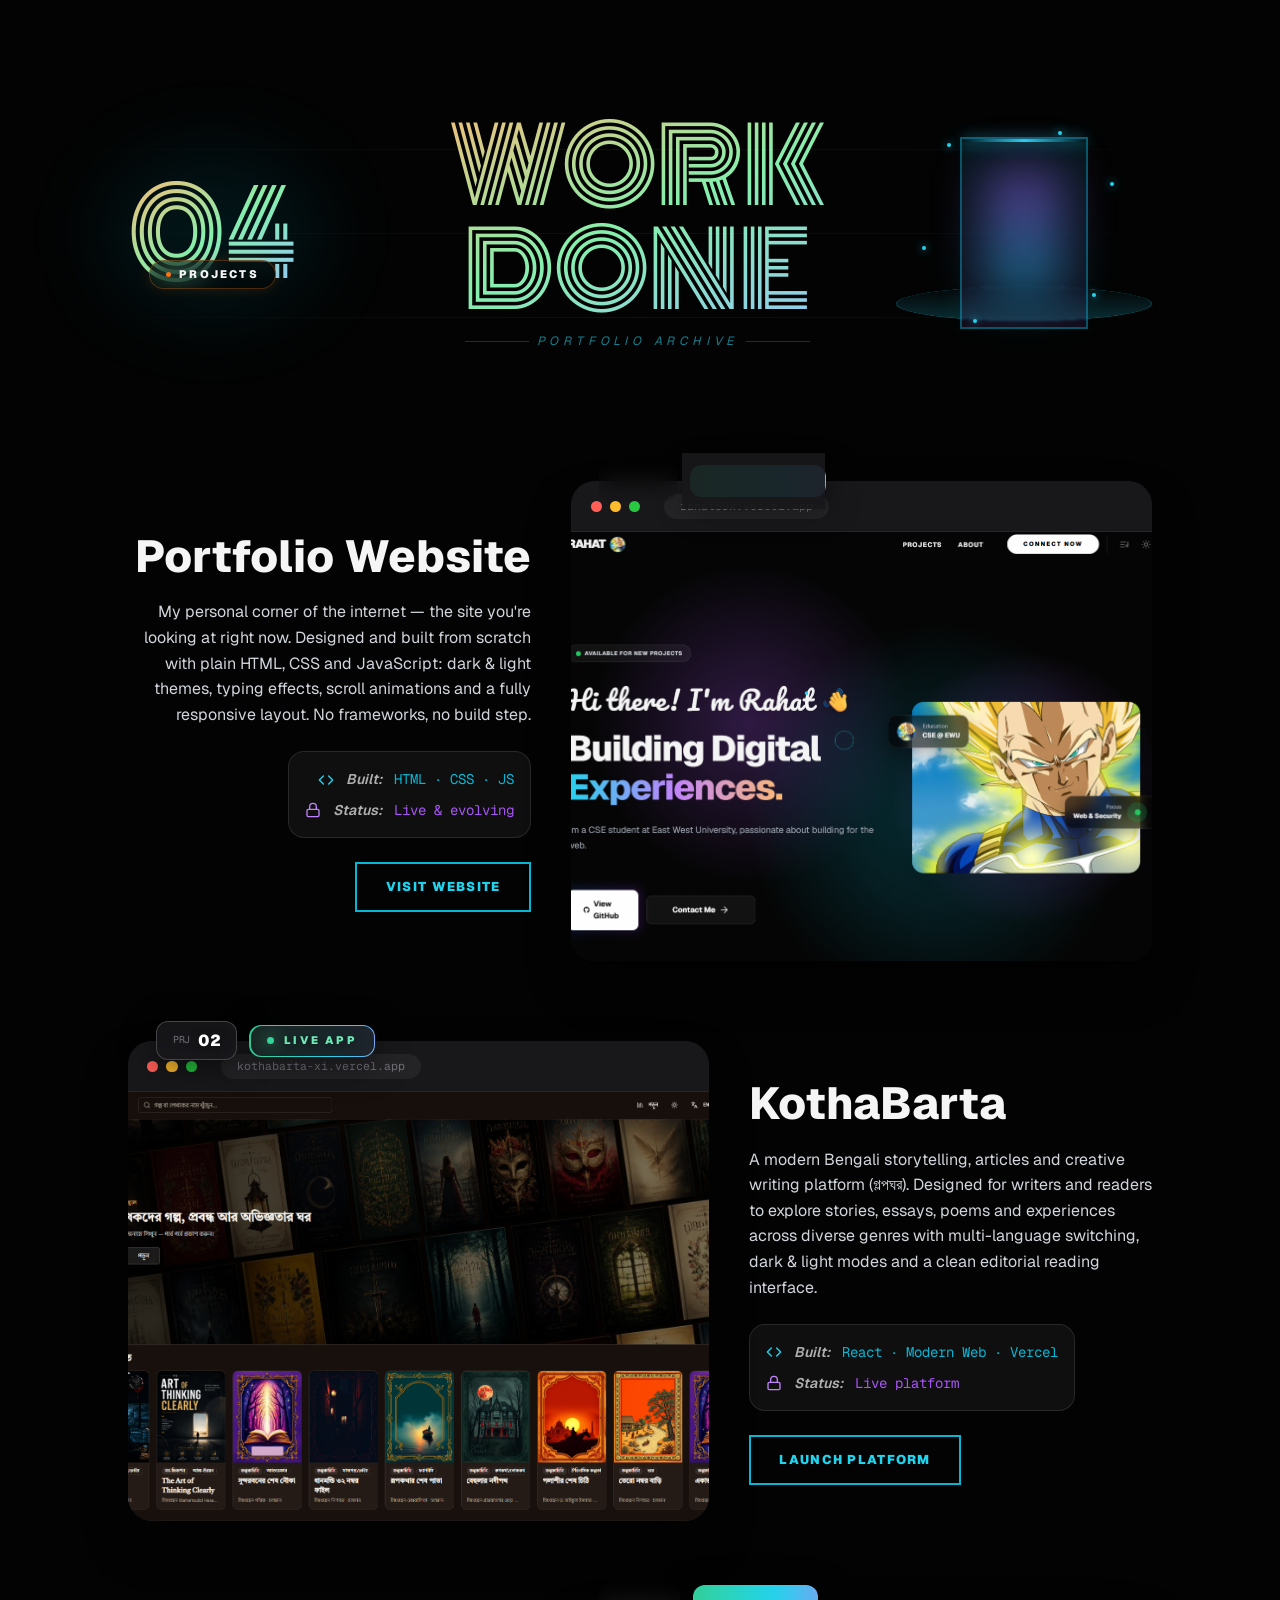
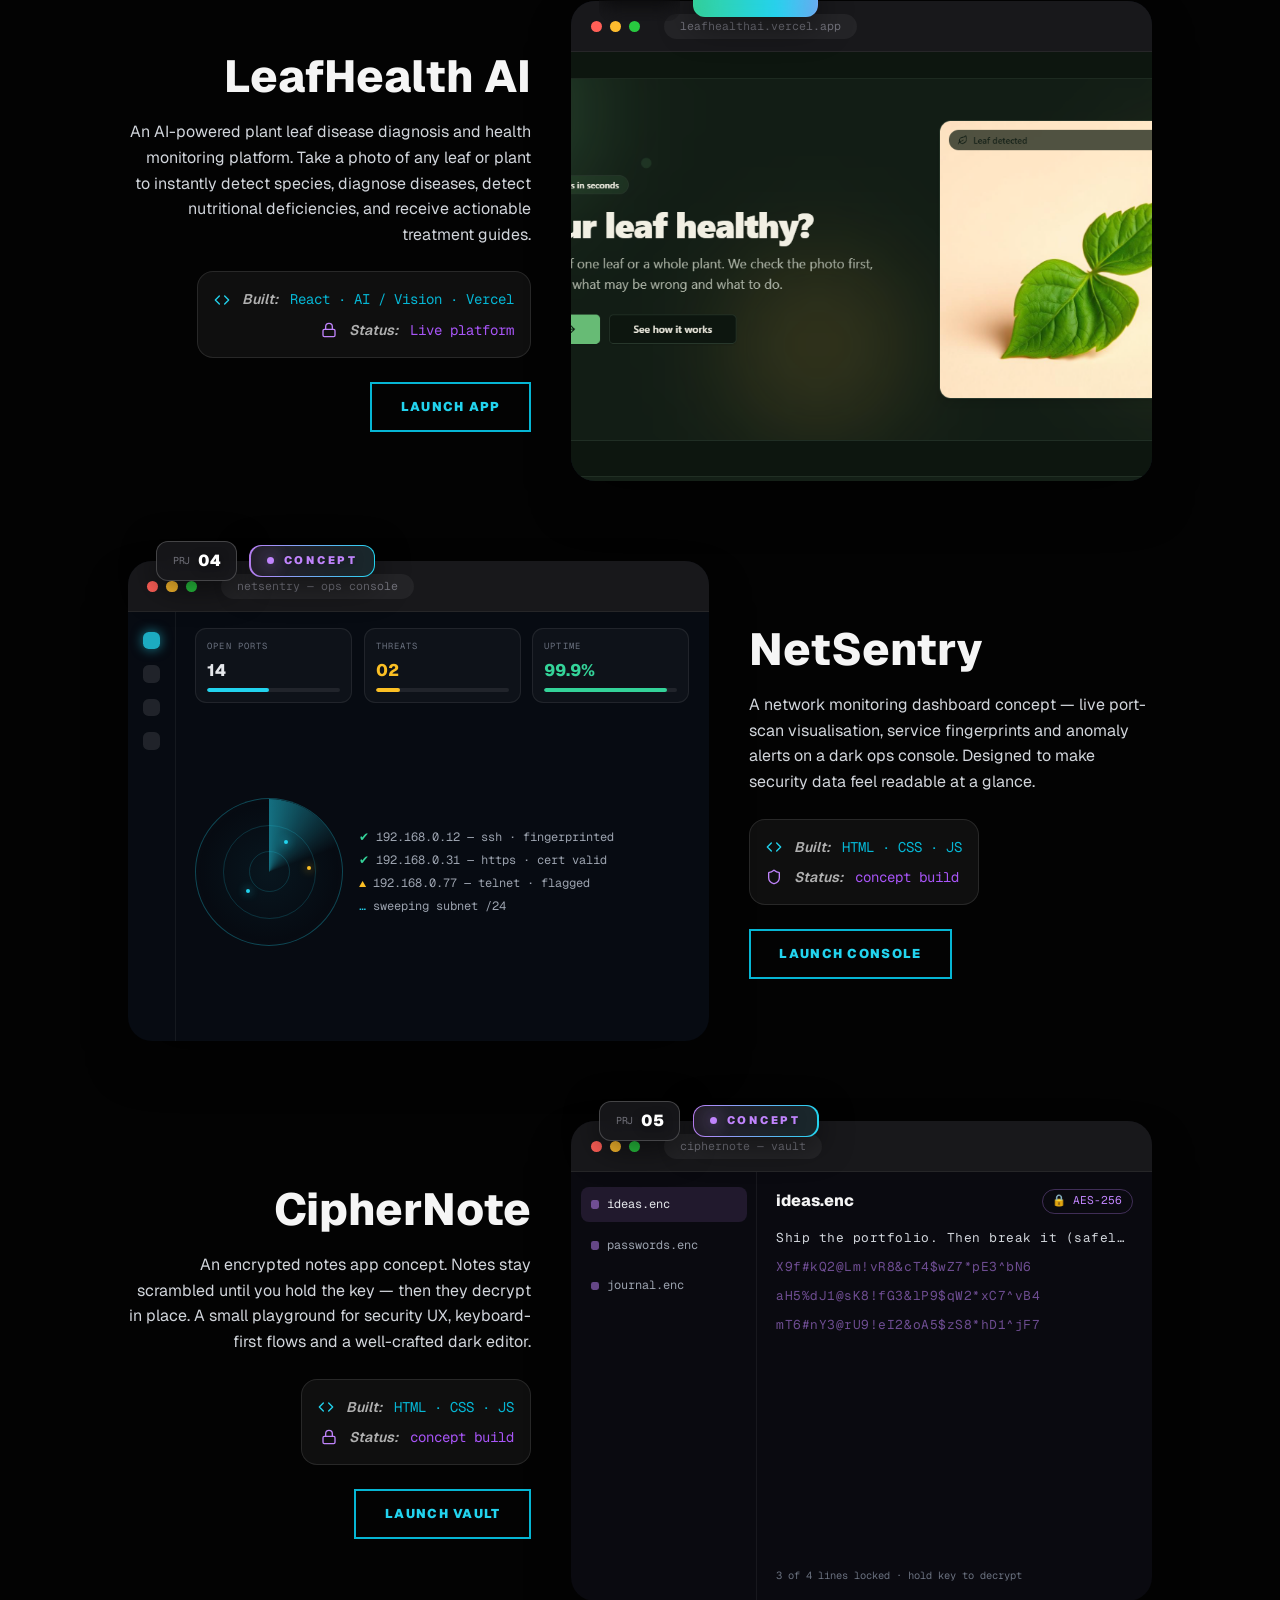
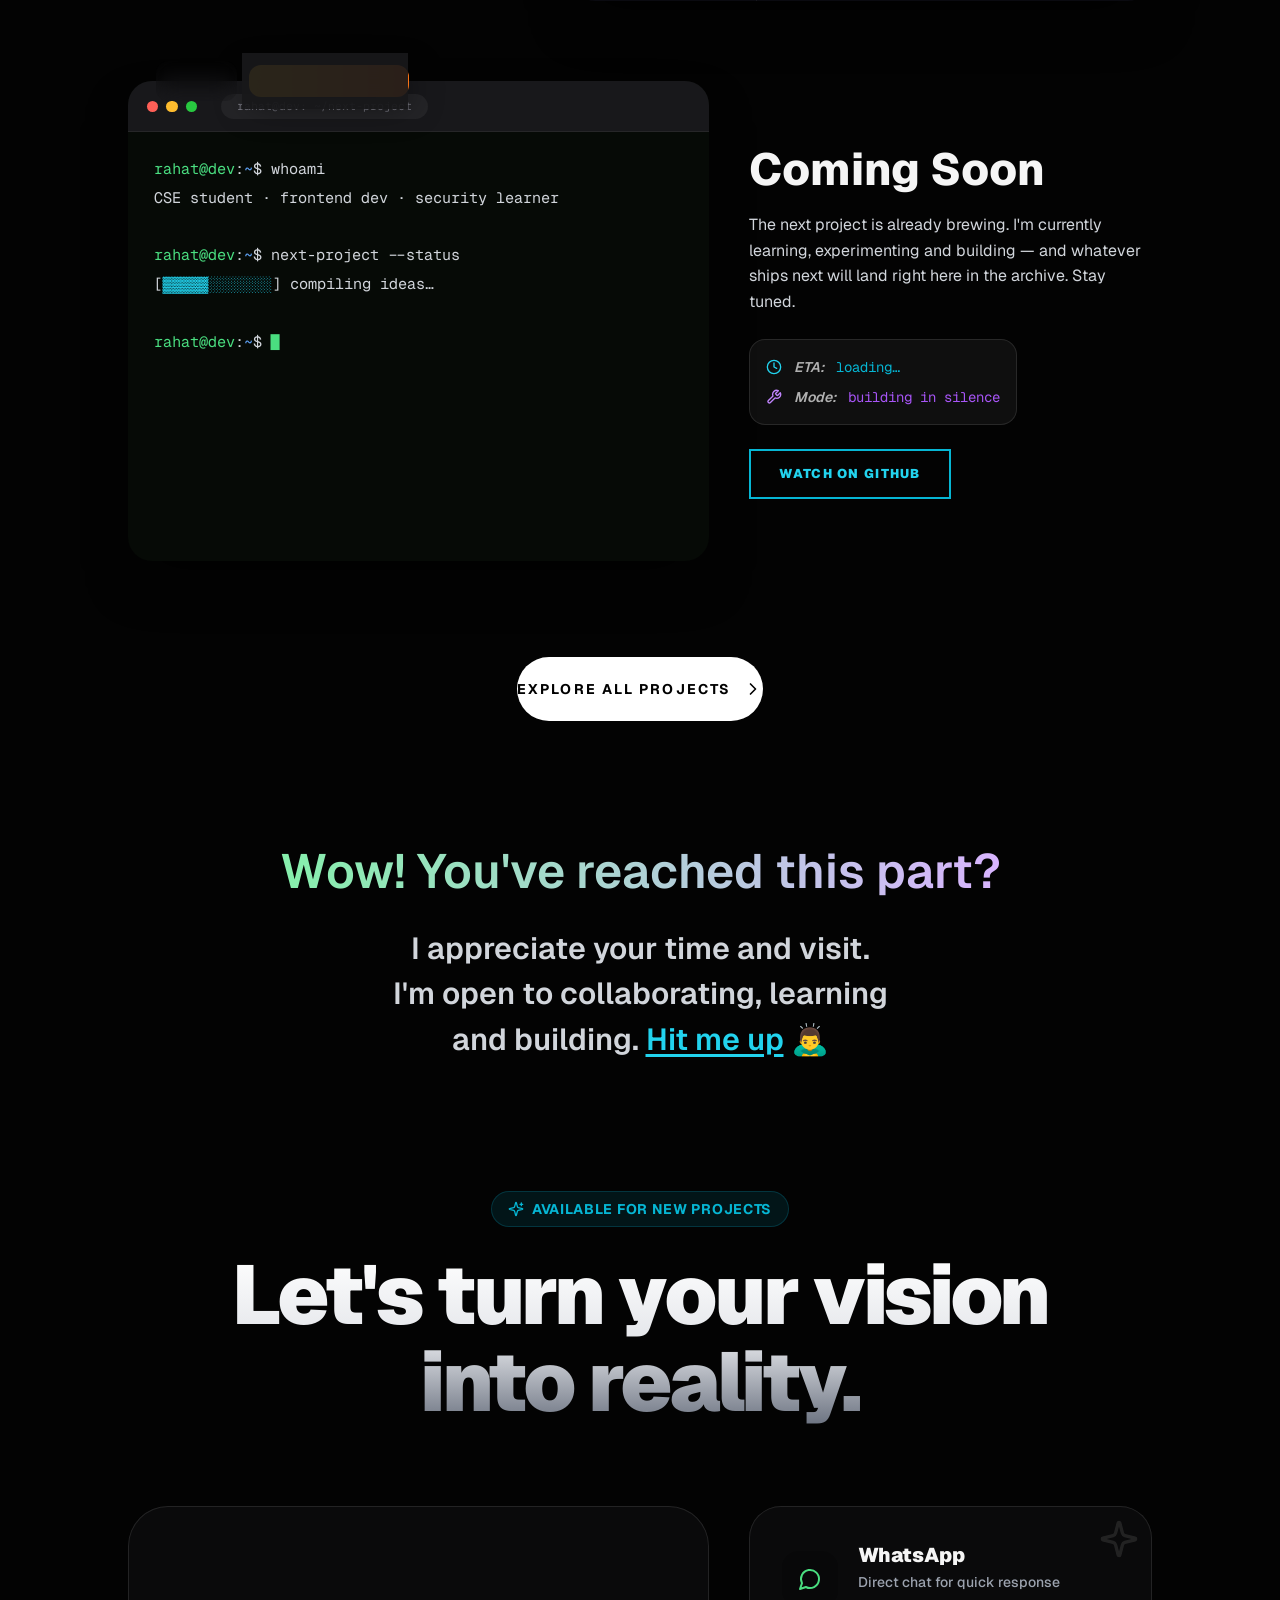
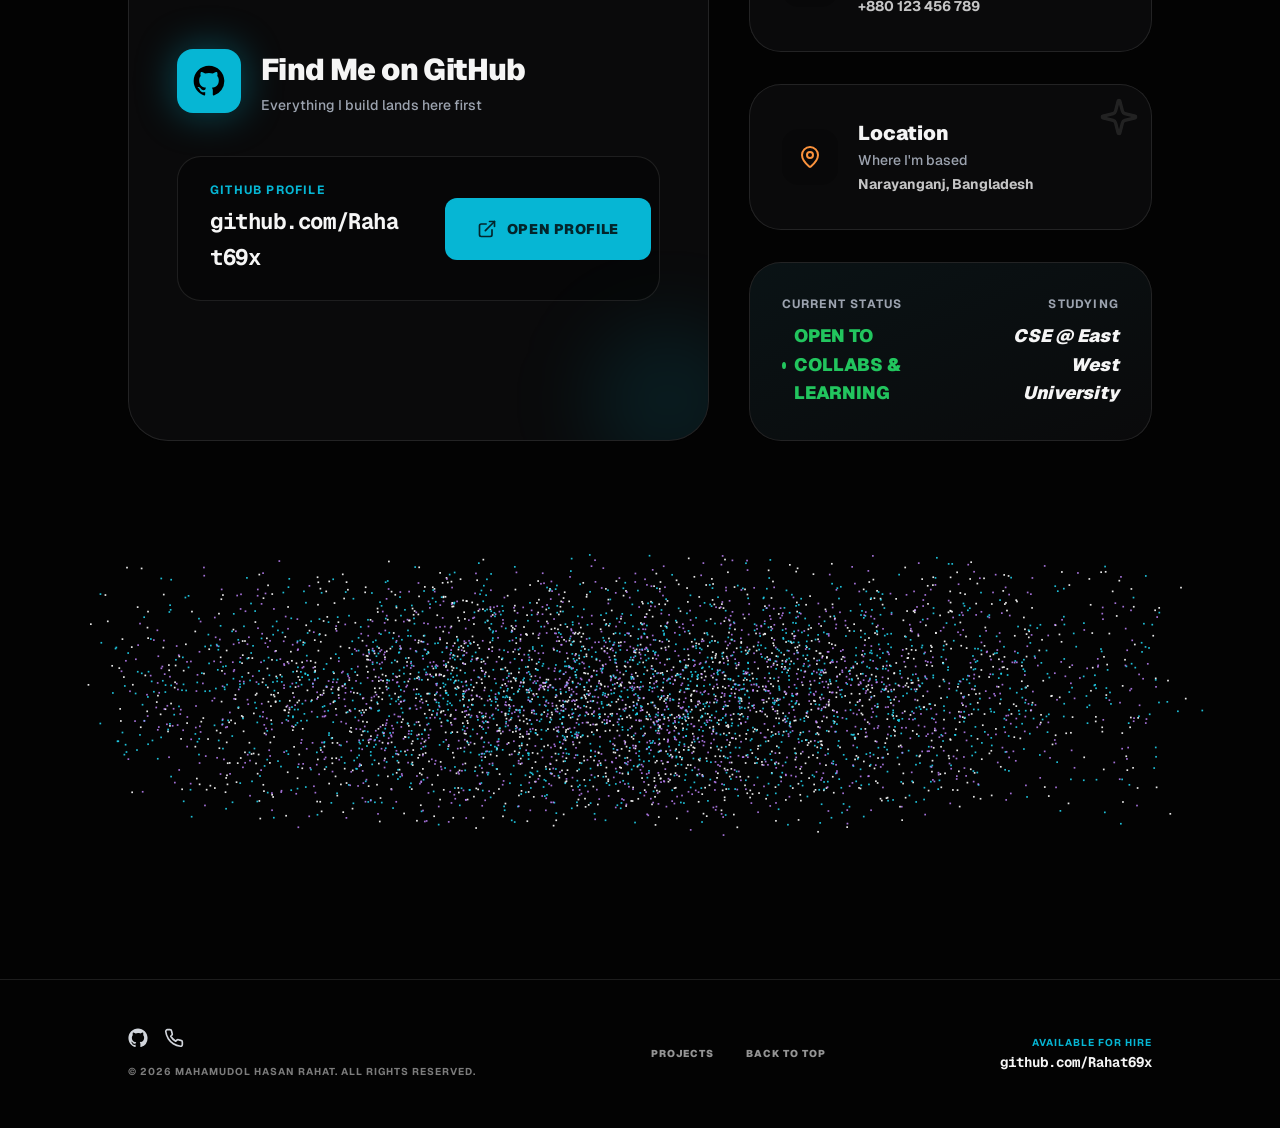
==== commit 5d55839d: "Add LeafHealth AI project at 3rd position with live link and preview" ====
--- a/index.html
+++ b/index.html
@@ -314,7 +314,7 @@
                     <div class="ph-num-zone">
                         <div class="ph-num-glow"></div>
                         <span class="monoton grad-warm ph-counter" id="proj-counter" aria-hidden="true">00</span>
-                        <span class="sr-only">4 projects completed</span>
+                        <span class="sr-only">5 projects completed</span>
                         <div class="ph-pill-zone">
                             <div class="ph-pill">
                                 <span class="ping-mini"></span>
@@ -491,10 +491,79 @@
 
                 </article>
 
-                <!-- PRJ 03 — NetSentry (concept) -->
+                <!-- PRJ 03 — LeafHealth AI -->
                 <article class="proj-card">
 
                     <div class="proj-text reveal-left">
+                        <h2>LeafHealth AI</h2>
+                        <p>
+                            An AI-powered plant leaf disease diagnosis and health monitoring platform.
+                            Take a photo of any leaf or plant to instantly detect species, diagnose
+                            diseases, detect nutritional deficiencies, and receive actionable treatment guides.
+                        </p>
+
+                        <div class="proj-cred-box">
+                            <div class="cred-row">
+                                <svg viewBox="0 0 24 24" fill="none" stroke="currentColor" stroke-width="2"
+                                    stroke-linecap="round" stroke-linejoin="round" class="cred-ic cyan" aria-hidden="true">
+                                    <polyline points="16 18 22 12 16 6"></polyline>
+                                    <polyline points="8 6 2 12 8 18"></polyline>
+                                </svg>
+                                <span class="cred-lbl">Built:</span>
+                                <span class="cred-val cyan">React · AI / Vision · Vercel</span>
+                            </div>
+                            <div class="cred-row">
+                                <svg viewBox="0 0 24 24" fill="none" stroke="currentColor" stroke-width="2"
+                                    stroke-linecap="round" stroke-linejoin="round" class="cred-ic purple" aria-hidden="true">
+                                    <rect x="3" y="11" width="18" height="11" rx="2"></rect>
+                                    <path d="M7 11V7a5 5 0 0 1 10 0v4"></path>
+                                </svg>
+                                <span class="cred-lbl">Status:</span>
+                                <span class="cred-val purple">Live platform</span>
+                            </div>
+                        </div>
+
+                        <div class="proj-actions">
+                            <a class="btn-square" href="https://leafhealthai.vercel.app/" target="_blank"
+                                rel="noopener noreferrer">Launch App</a>
+                        </div>
+                    </div>
+
+                    <div class="proj-media reveal-right" data-tilt>
+                        <div class="proj-badges">
+                            <div class="badge-prj">
+                                <span class="prj-lbl">PRJ</span>
+                                <span class="prj-no">03</span>
+                            </div>
+                            <div class="badge-status-ring">
+                                <div class="badge-status">
+                                    <span class="ping-mini emerald"></span>
+                                    <span>live app</span>
+                                </div>
+                            </div>
+                        </div>
+
+                        <div class="proj-shot" aria-hidden="true">
+                            <div class="mock-browser">
+                                <div class="mock-bar">
+                                    <span class="mb-dot red"></span>
+                                    <span class="mb-dot yellow"></span>
+                                    <span class="mb-dot green"></span>
+                                    <span class="mock-url">leafhealthai.vercel.app</span>
+                                </div>
+                                <div class="mock-img-wrap">
+                                    <img class="mock-img" src="images/leafhealthai.png" alt="LeafHealth AI diagnosis preview">
+                                </div>
+                            </div>
+                        </div>
+                    </div>
+
+                </article>
+
+                <!-- PRJ 04 — NetSentry (concept) -->
+                <article class="proj-card flip">
+
+                    <div class="proj-text reveal-right">
                         <h2>NetSentry</h2>
                         <p>
                             A network monitoring dashboard concept — live port-scan visualisation,
@@ -527,11 +596,11 @@
                         </div>
                     </div>
 
-                    <div class="proj-media reveal-right" data-tilt>
+                    <div class="proj-media reveal-left" data-tilt>
                         <div class="proj-badges">
                             <div class="badge-prj">
                                 <span class="prj-lbl">PRJ</span>
-                                <span class="prj-no">03</span>
+                                <span class="prj-no">04</span>
                             </div>
                             <div class="badge-status-ring violet">
                                 <div class="badge-status">
@@ -593,10 +662,10 @@
 
                 </article>
 
-                <!-- PRJ 04 — CipherNote (concept) -->
-                <article class="proj-card flip">
-
-                    <div class="proj-text reveal-right">
+                <!-- PRJ 05 — CipherNote (concept) -->
+                <article class="proj-card">
+
+                    <div class="proj-text reveal-left">
                         <h2>CipherNote</h2>
                         <p>
                             An encrypted notes app concept. Notes stay scrambled until you hold the
@@ -630,11 +699,11 @@
                         </div>
                     </div>
 
-                    <div class="proj-media reveal-left" data-tilt>
+                    <div class="proj-media reveal-right" data-tilt>
                         <div class="proj-badges">
                             <div class="badge-prj">
                                 <span class="prj-lbl">PRJ</span>
-                                <span class="prj-no">04</span>
+                                <span class="prj-no">05</span>
                             </div>
                             <div class="badge-status-ring violet">
                                 <div class="badge-status">
@@ -676,10 +745,10 @@
 
                 </article>
 
-                <!-- PRJ 05 — Coming soon -->
-                <article class="proj-card">
-
-                    <div class="proj-text reveal-left">
+                <!-- PRJ 06 — Coming soon -->
+                <article class="proj-card flip">
+
+                    <div class="proj-text reveal-right">
                         <h2>coming soon</h2>
                         <p>
                             The next project is already brewing. I'm currently learning,
@@ -713,11 +782,11 @@
                         </div>
                     </div>
 
-                    <div class="proj-media reveal-right" data-tilt>
+                    <div class="proj-media reveal-left" data-tilt>
                         <div class="proj-badges">
                             <div class="badge-prj">
                                 <span class="prj-lbl">PRJ</span>
-                                <span class="prj-no">05</span>
+                                <span class="prj-no">06</span>
                             </div>
                             <div class="badge-status-ring amber">
                                 <div class="badge-status">
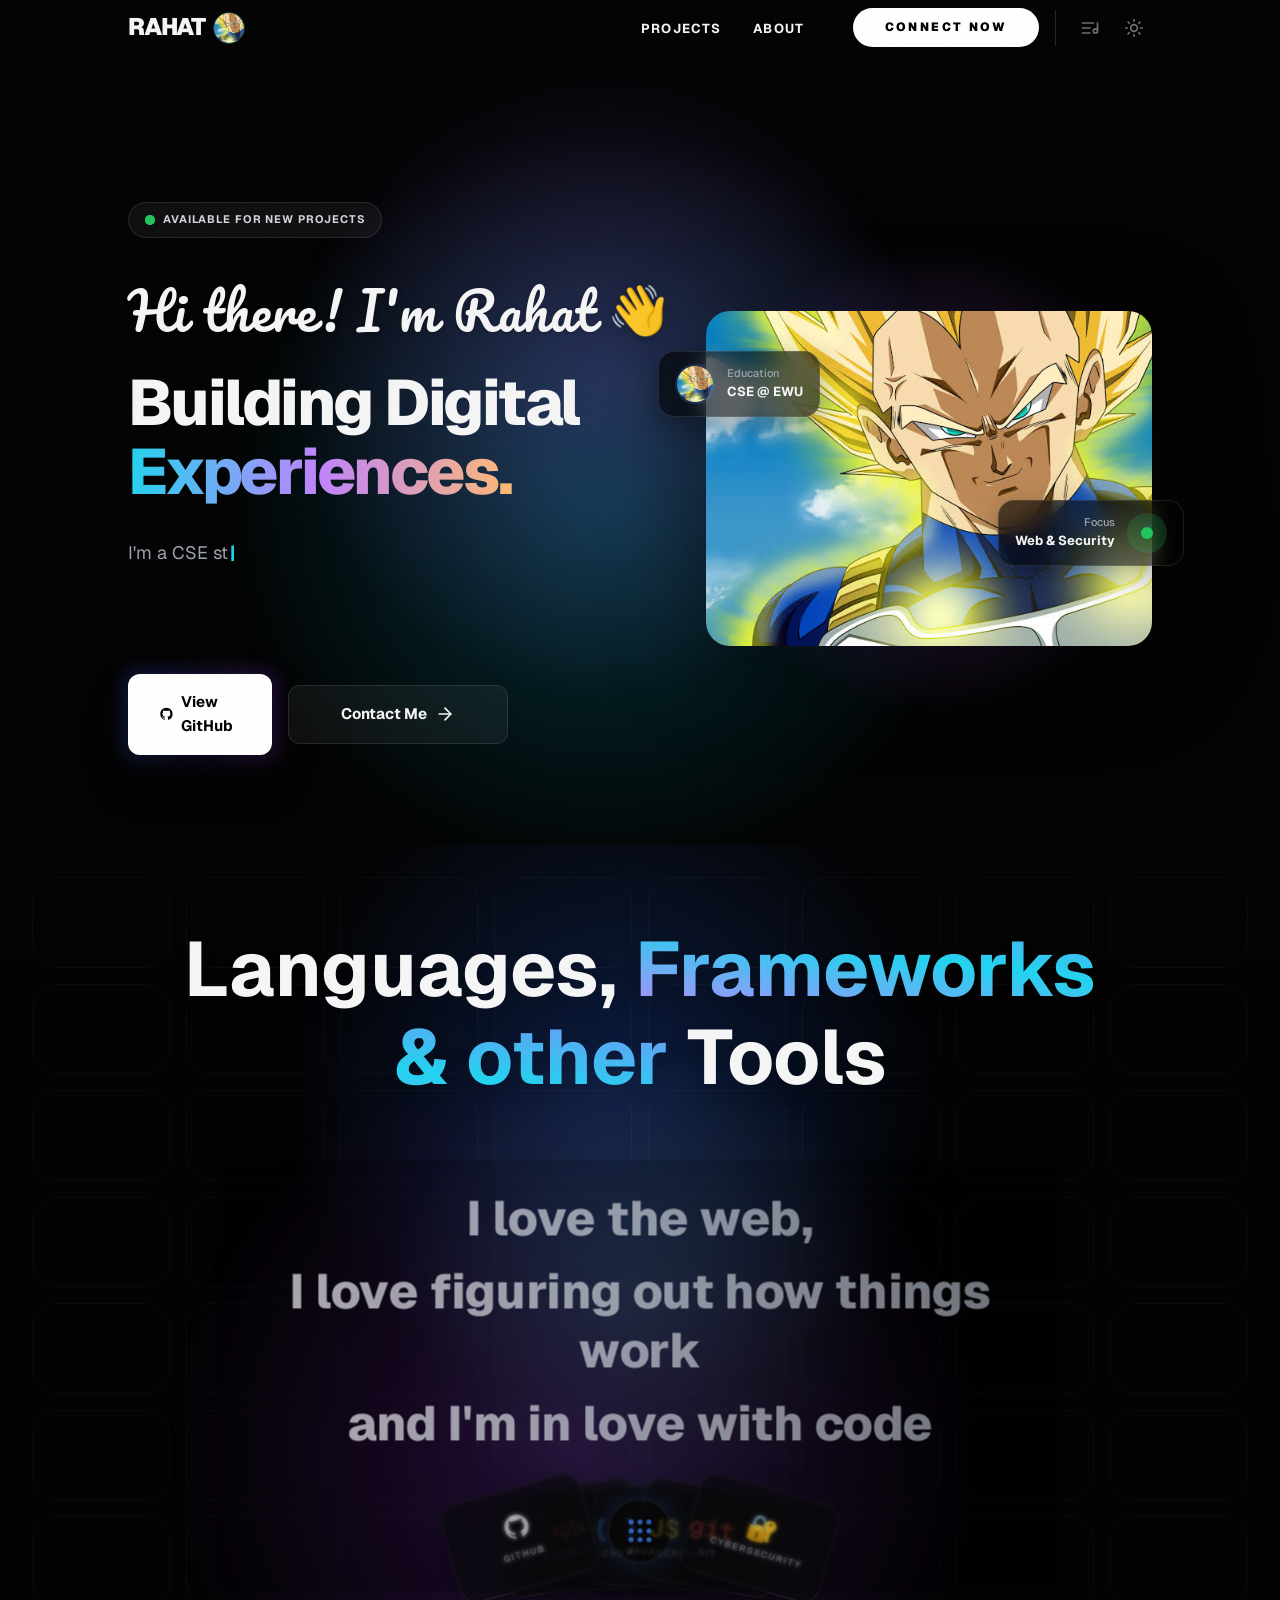
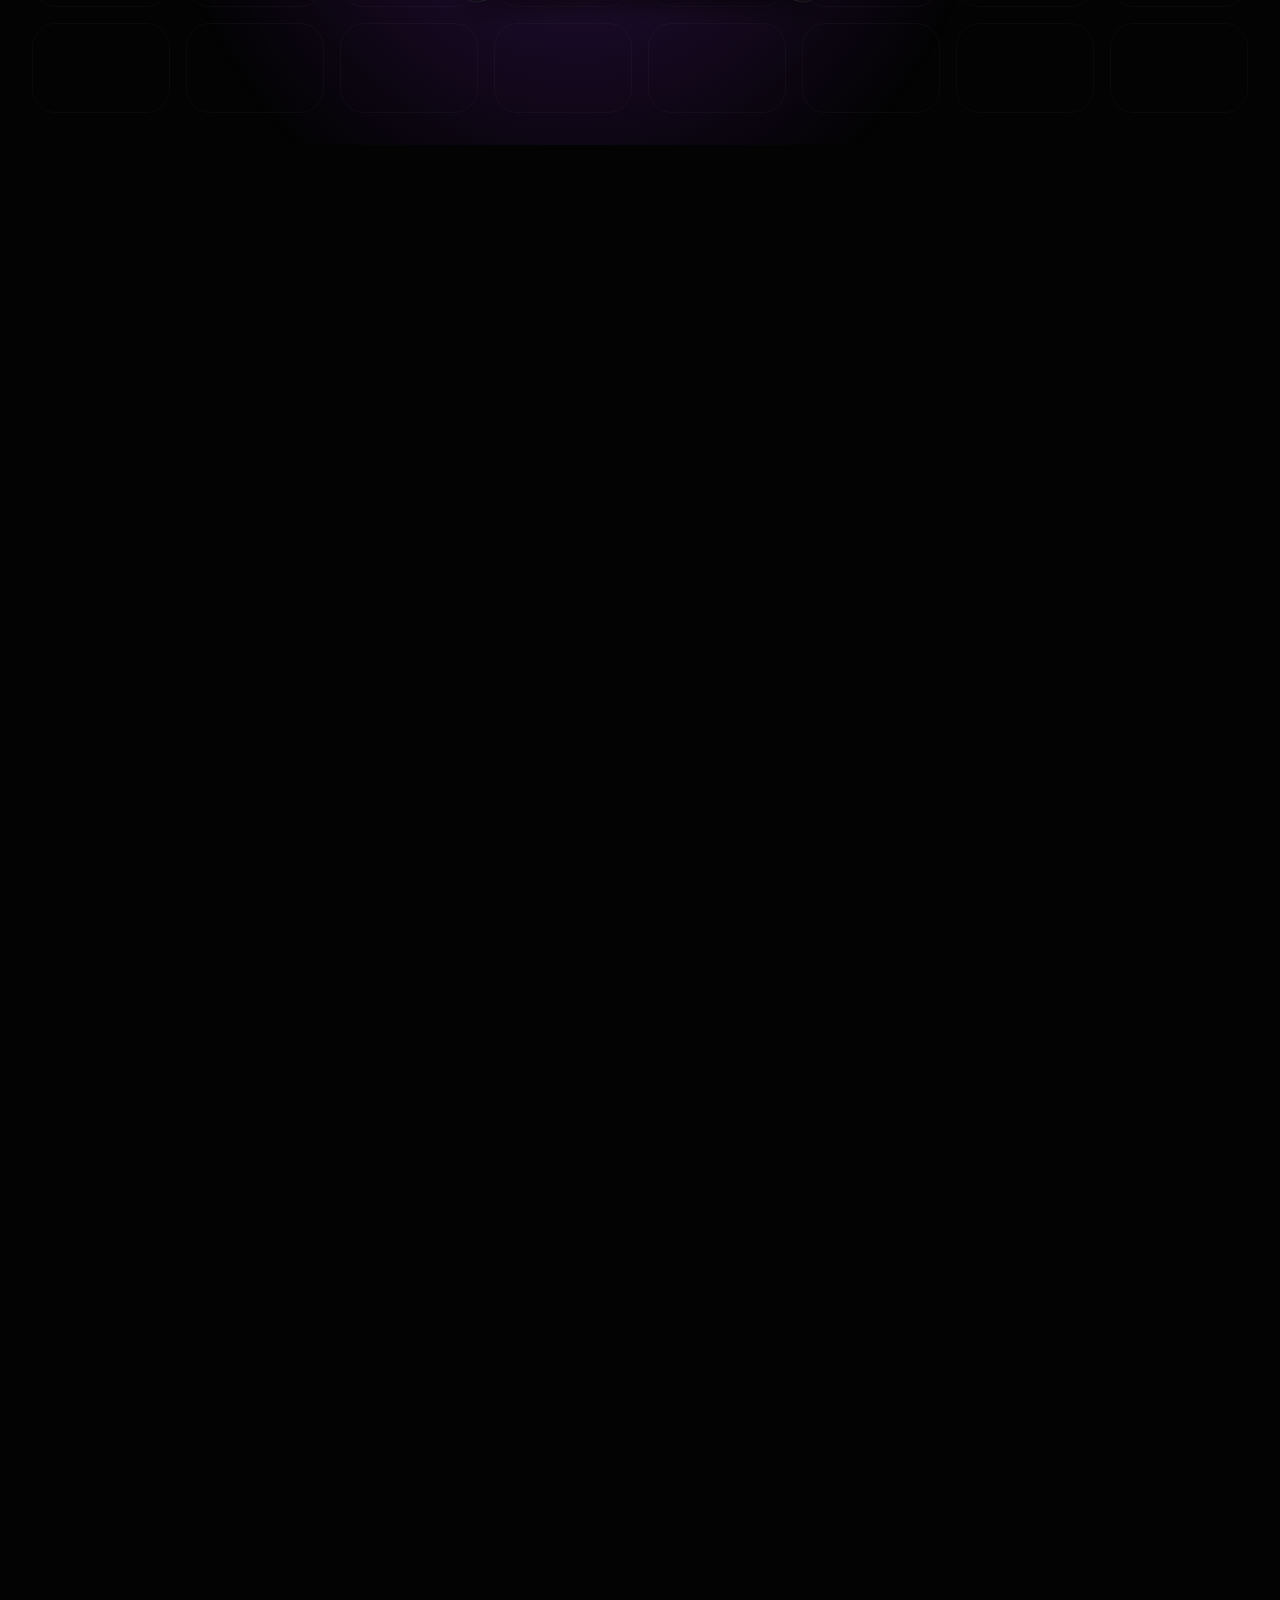
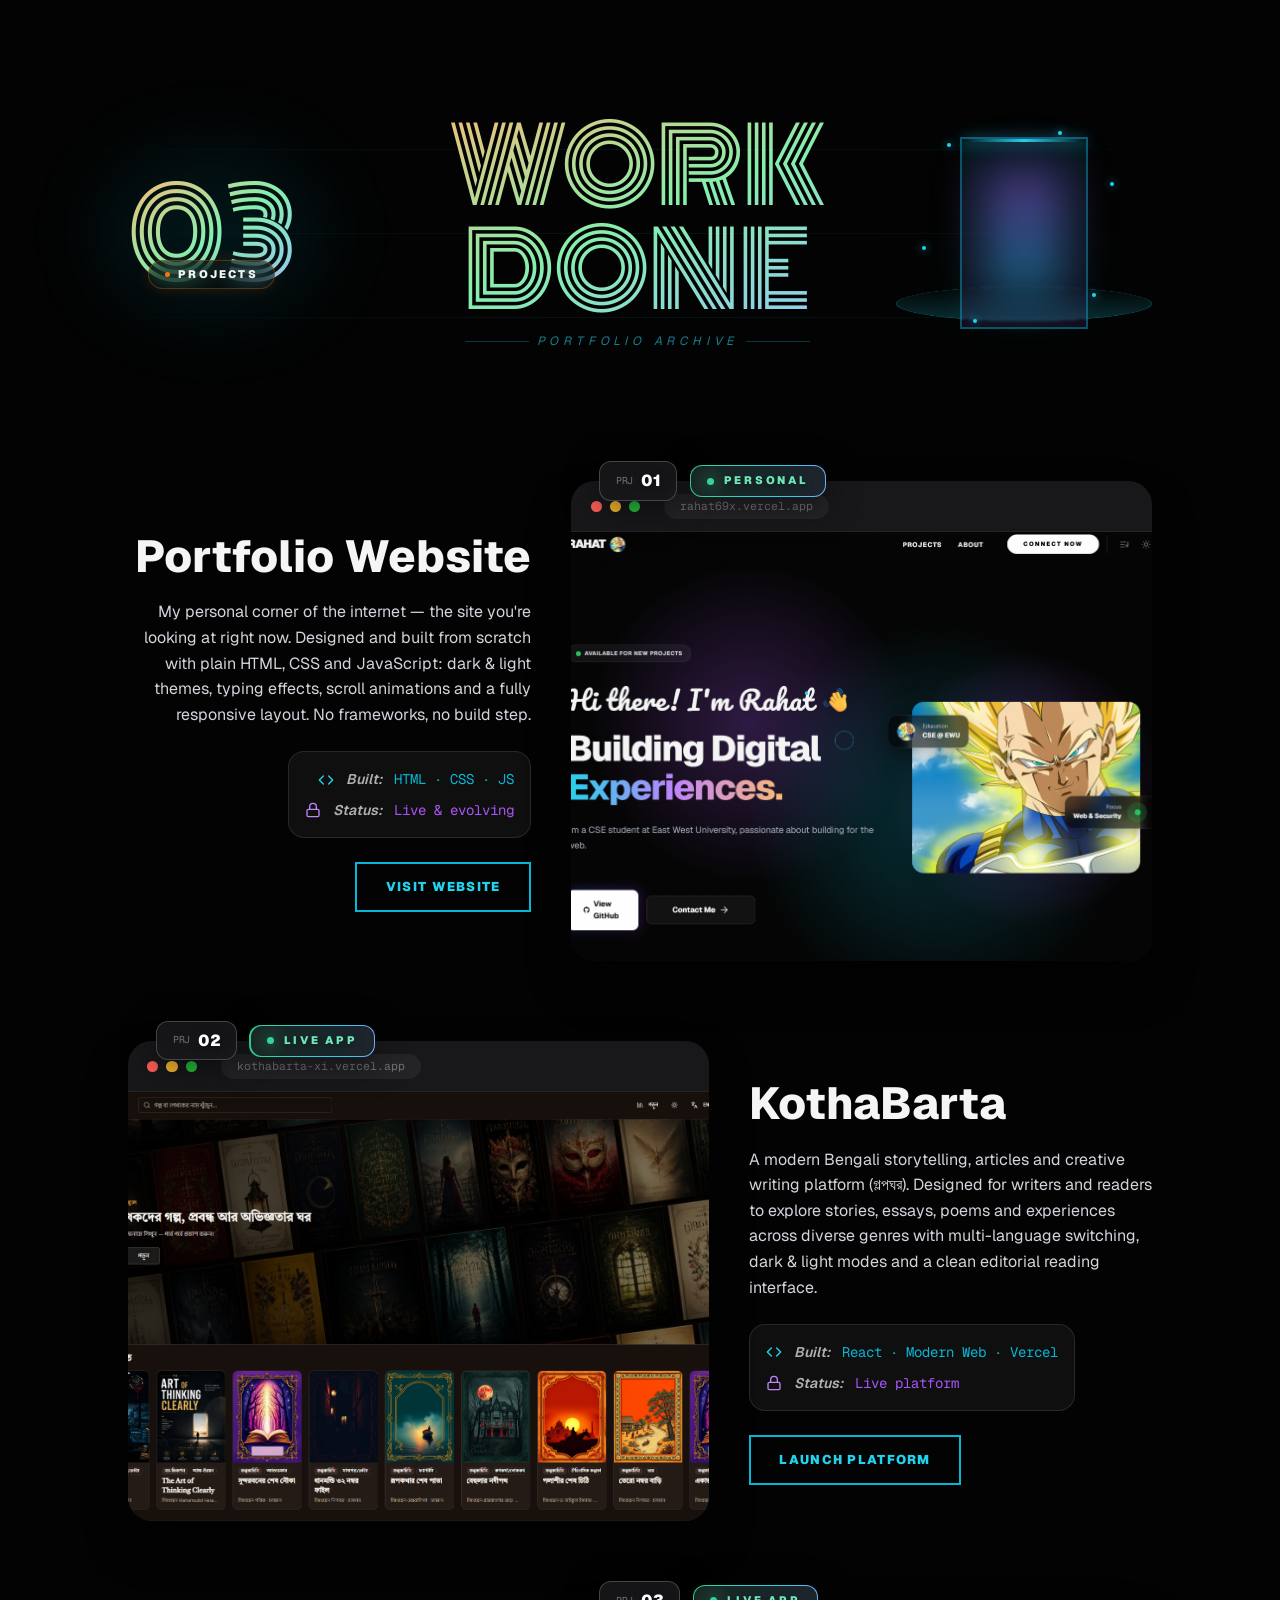
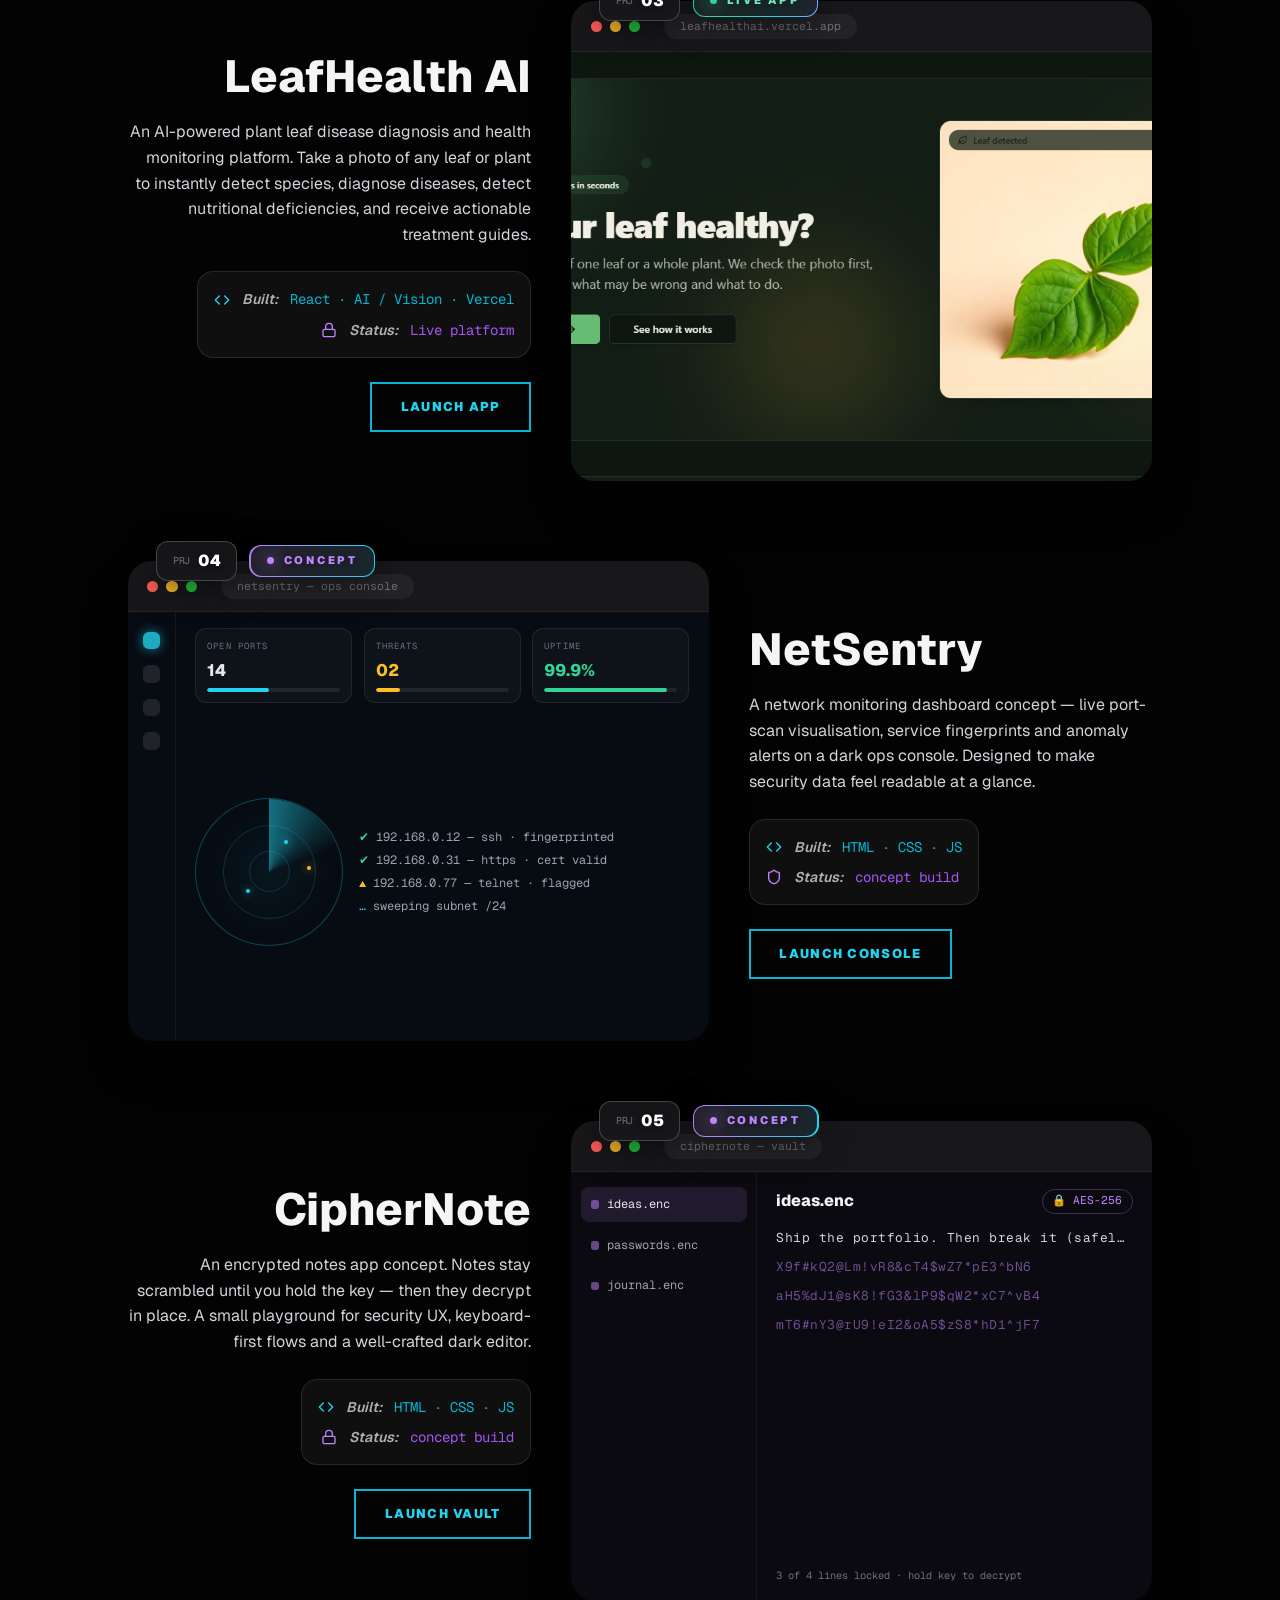
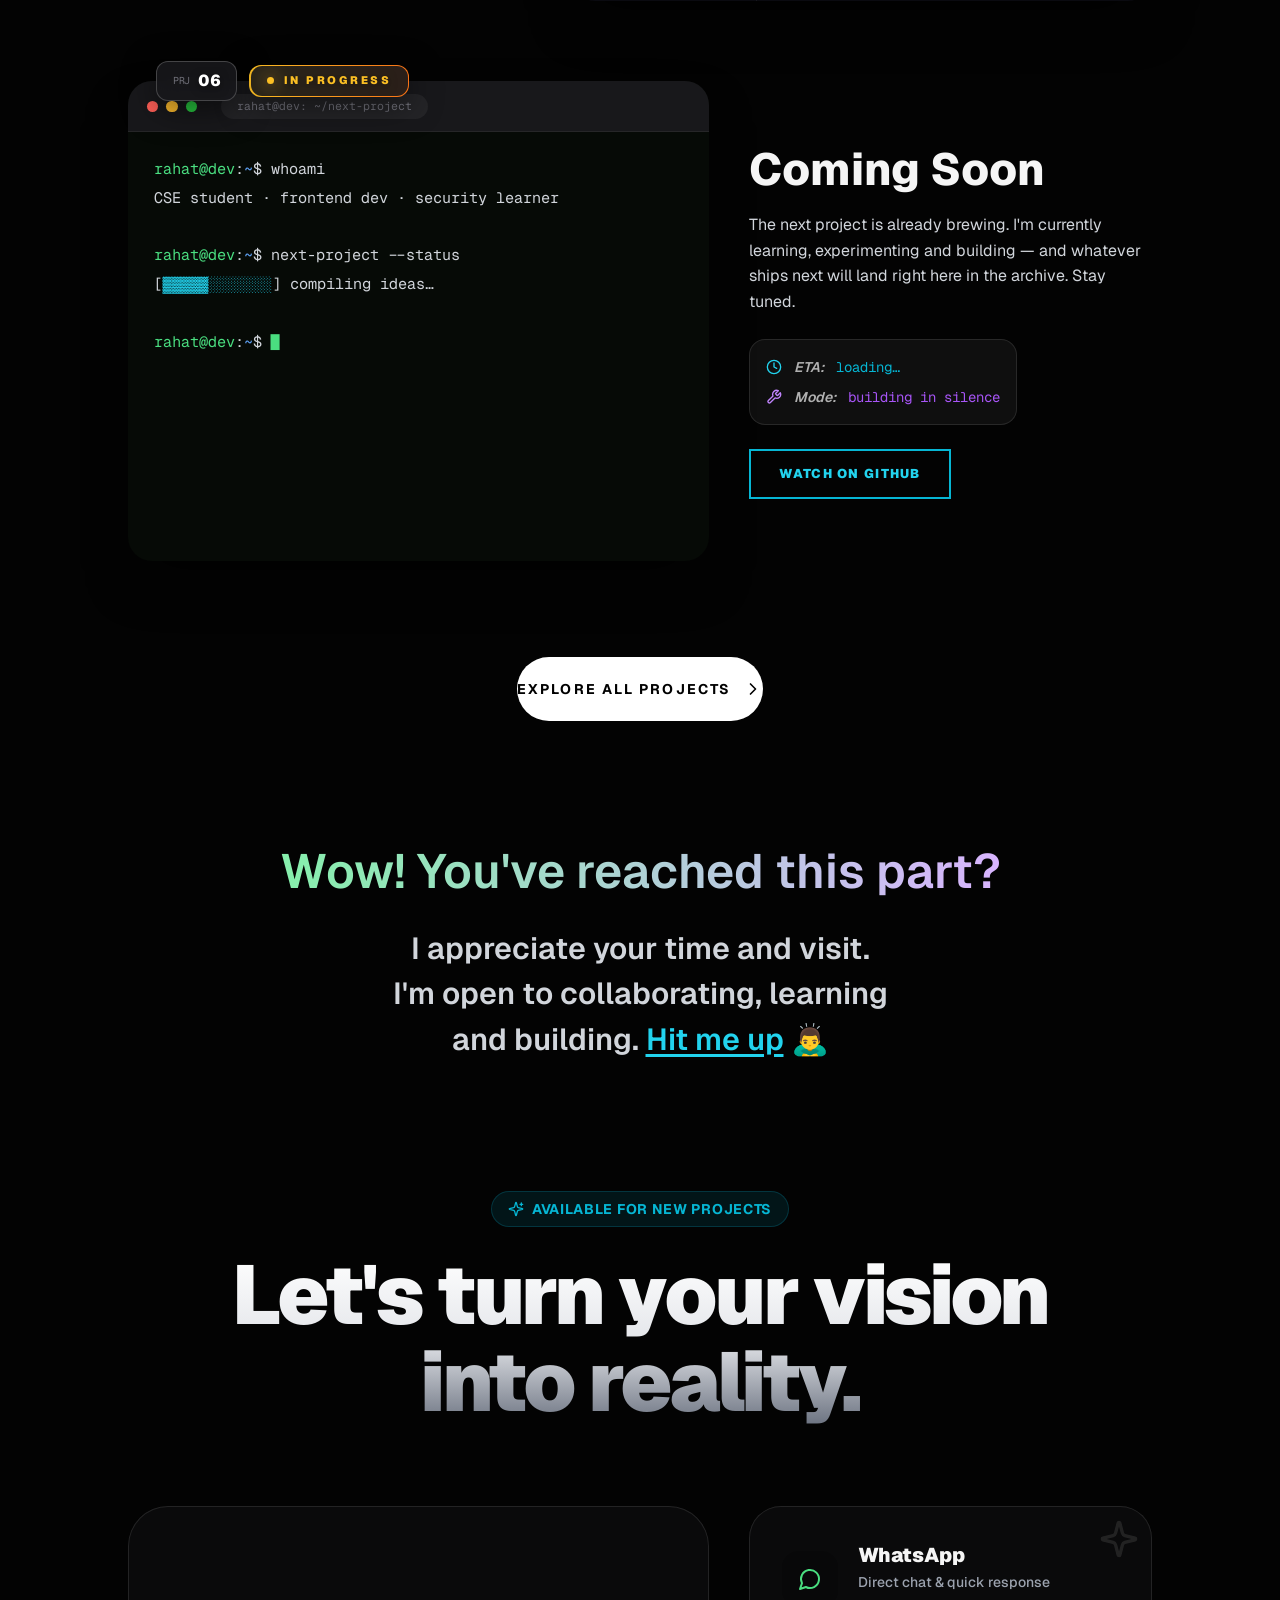
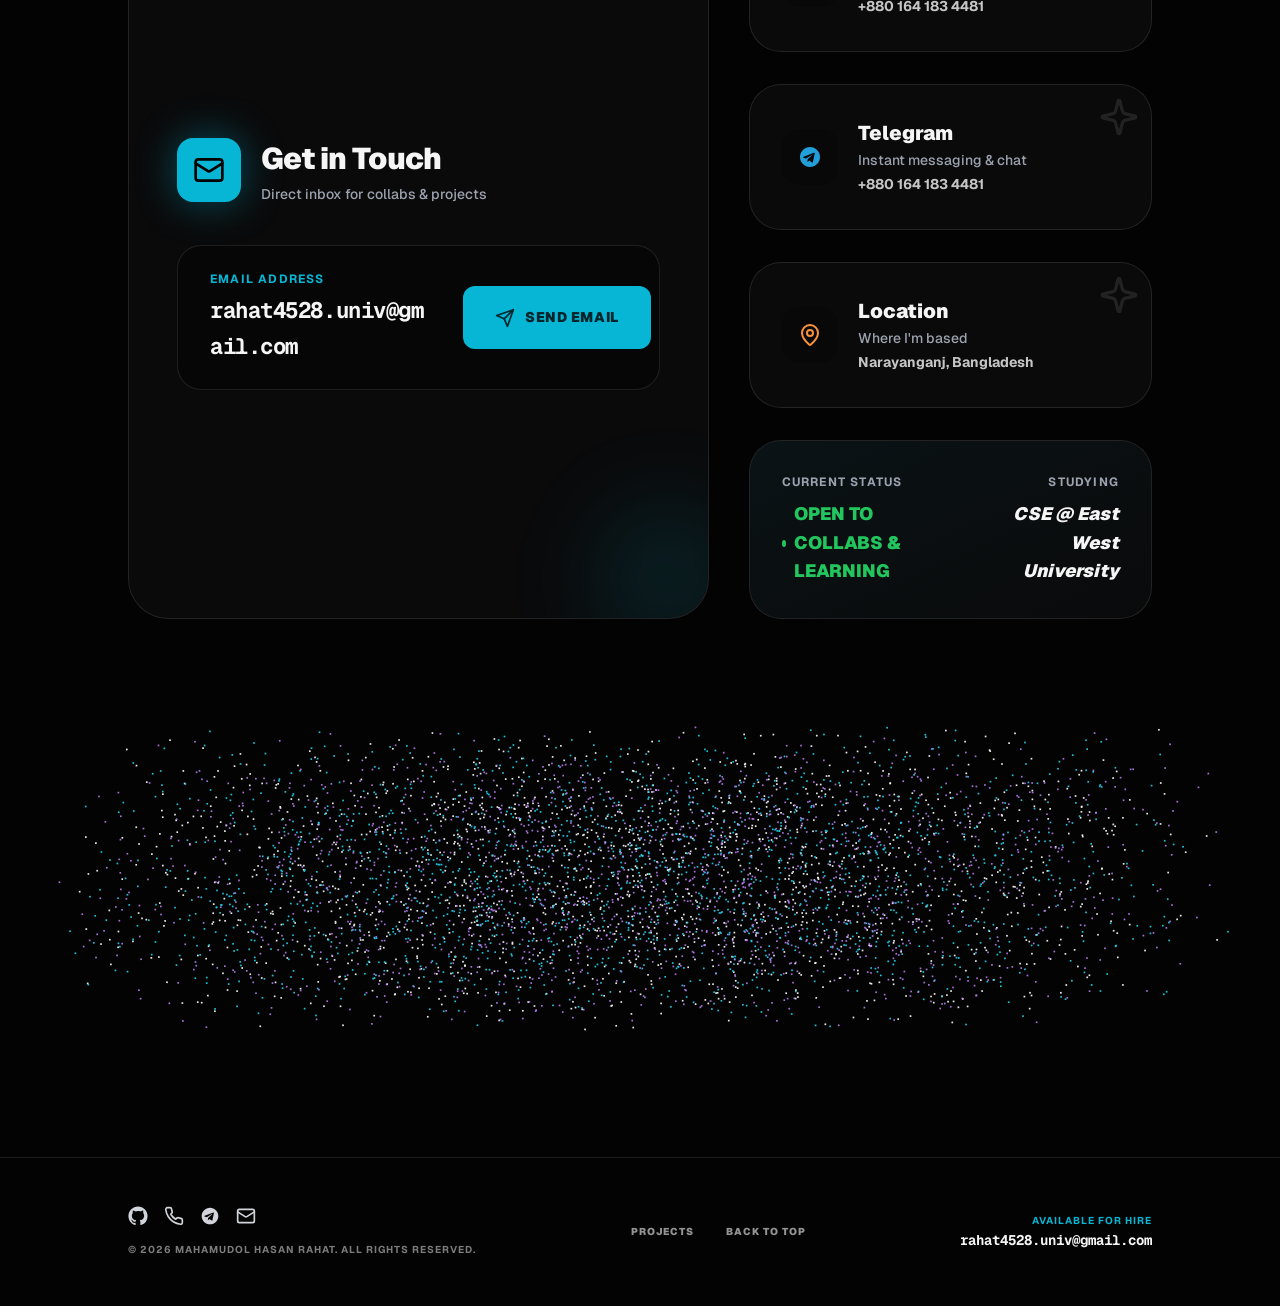
==== commit 1212f841: "Add real contact details: Email, WhatsApp, and Telegram" ====
--- a/index.html
+++ b/index.html
@@ -865,50 +865,78 @@
                     <div class="email-card reveal-left">
                         <div class="ec-top">
                             <div class="ec-icon">
-                                <svg viewBox="0 0 24 24" fill="currentColor" aria-hidden="true">
-                                    <path d="M12 .5C5.65.5.5 5.65.5 12c0 5.08 3.29 9.39 7.86 10.91.58.11.79-.25.79-.55 0-.27-.01-1.17-.02-2.12-3.2.7-3.88-1.36-3.88-1.36-.52-1.33-1.28-1.68-1.28-1.68-1.04-.71.08-.7.08-.7 1.15.08 1.76 1.19 1.76 1.19 1.03 1.75 2.69 1.25 3.34.95.1-.74.4-1.25.72-1.54-2.55-.29-5.24-1.28-5.24-5.68 0-1.26.45-2.28 1.19-3.09-.12-.29-.52-1.46.11-3.05 0 0 .97-.31 3.17 1.18a11.1 11.1 0 0 1 2.89-.39c.98 0 1.97.13 2.89.39 2.2-1.49 3.17-1.18 3.17-1.18.63 1.59.23 2.76.11 3.05.74.81 1.19 1.83 1.19 3.09 0 4.41-2.69 5.38-5.25 5.67.41.35.77 1.05.77 2.12 0 1.53-.01 2.76-.01 3.14 0 .3.2.66.8.55A11.51 11.51 0 0 0 23.5 12C23.5 5.65 18.35.5 12 .5z"></path>
+                                <svg viewBox="0 0 24 24" fill="none" stroke="currentColor" stroke-width="2"
+                                    stroke-linecap="round" stroke-linejoin="round" aria-hidden="true">
+                                    <rect width="20" height="16" x="2" y="4" rx="2"></rect>
+                                    <path d="m22 7-8.97 5.7a1.94 1.94 0 0 1-2.06 0L2 7"></path>
                                 </svg>
                             </div>
                             <div>
-                                <h3>Find Me on GitHub</h3>
-                                <p>Everything I build lands here first</p>
+                                <h3>Get in Touch</h3>
+                                <p>Direct inbox for collabs &amp; projects</p>
                             </div>
                         </div>
 
                         <div class="ec-box">
                             <div class="ec-mail">
-                                <span class="ec-lbl">GitHub Profile</span>
-                                <span class="ec-val">github.com/Rahat69x</span>
-                            </div>
-                            <a class="ec-copy" href="https://github.com/Rahat69x" target="_blank"
-                                rel="noopener noreferrer">
+                                <span class="ec-lbl">Email Address</span>
+                                <span class="ec-val">rahat4528.univ@gmail.com</span>
+                            </div>
+                            <a class="ec-copy" href="mailto:rahat4528.univ@gmail.com">
+                                <svg viewBox="0 0 24 24" fill="none" stroke="currentColor" stroke-width="2"
+                                    stroke-linecap="round" stroke-linejoin="round" aria-hidden="true">
+                                    <path d="m22 2-7 20-4-9-9-4Z"></path>
+                                    <path d="M22 2 11 13"></path>
+                                </svg>
+                                <span>SEND EMAIL</span>
+                            </a>
+                        </div>
+
+                        <div class="ec-blob"></div>
+                    </div>
+
+                    <div class="contact-side">
+
+                        <a class="side-card reveal-right" href="https://wa.me/8801641834481" target="_blank"
+                            rel="noopener noreferrer">
+                            <div class="sc-icon">
+                                <svg viewBox="0 0 24 24" fill="none" stroke="currentColor" stroke-width="2"
+                                    stroke-linecap="round" stroke-linejoin="round" class="sc-wa" aria-hidden="true">
+                                    <path d="M7.9 20A9 9 0 1 0 4 16.1L2 22Z"></path>
+                                </svg>
+                            </div>
+                            <div class="sc-txt">
+                                <h3>WhatsApp</h3>
+                                <p>Direct chat &amp; quick response</p>
+                                <span>+880 164 183 4481</span>
+                            </div>
+                            <div class="sc-arrow">
                                 <svg viewBox="0 0 24 24" fill="none" stroke="currentColor" stroke-width="2"
                                     stroke-linecap="round" stroke-linejoin="round" aria-hidden="true">
                                     <path d="M15 3h6v6"></path>
                                     <path d="M10 14 21 3"></path>
                                     <path d="M18 13v6a2 2 0 0 1-2 2H5a2 2 0 0 1-2-2V8a2 2 0 0 1 2-2h6"></path>
                                 </svg>
-                                <span>OPEN PROFILE</span>
-                            </a>
-                        </div>
-
-                        <div class="ec-blob"></div>
-                    </div>
-
-                    <div class="contact-side">
-
-                        <a class="side-card reveal-right" href="https://wa.me/880123456789" target="_blank"
+                            </div>
+                            <div class="sc-spark">
+                                <svg viewBox="0 0 24 24" fill="none" stroke="currentColor" stroke-width="2"
+                                    stroke-linecap="round" stroke-linejoin="round" aria-hidden="true">
+                                    <path d="M9.937 15.5A2 2 0 0 0 8.5 14.063l-6.135-1.582a.5.5 0 0 1 0-.962L8.5 9.936A2 2 0 0 0 9.937 8.5l1.582-6.135a.5.5 0 0 1 .963 0L14.063 8.5A2 2 0 0 0 15.5 9.937l6.135 1.581a.5.5 0 0 1 0 .964L15.5 14.063a2 2 0 0 0-1.437 1.437l-1.582 6.135a.5.5 0 0 1-.963 0z"></path>
+                                </svg>
+                            </div>
+                        </a>
+
+                        <a class="side-card reveal-right" href="https://t.me/+8801641834481" target="_blank"
                             rel="noopener noreferrer">
                             <div class="sc-icon">
-                                <svg viewBox="0 0 24 24" fill="none" stroke="currentColor" stroke-width="2"
-                                    stroke-linecap="round" stroke-linejoin="round" class="sc-wa" aria-hidden="true">
-                                    <path d="M7.9 20A9 9 0 1 0 4 16.1L2 22Z"></path>
+                                <svg viewBox="0 0 24 24" fill="currentColor" class="sc-tg" aria-hidden="true">
+                                    <path d="M12 2C6.48 2 2 6.48 2 12s4.48 10 10 10 10-4.48 10-10S17.52 2 12 2zm4.64 6.8-1.74 8.21c-.13.59-.48.73-.97.45l-2.67-1.97-1.29 1.24c-.14.14-.26.26-.54.26l.19-2.73 4.97-4.49c.22-.19-.05-.3-.34-.11l-6.14 3.86-2.65-.83c-.58-.18-.59-.58.12-.86l10.36-4c.48-.18.9.11.75.73z"/>
                                 </svg>
                             </div>
                             <div class="sc-txt">
-                                <h3>WhatsApp</h3>
-                                <p>Direct chat for quick response</p>
-                                <span>+880 123 456 789</span>
+                                <h3>Telegram</h3>
+                                <p>Instant messaging &amp; chat</p>
+                                <span>+880 164 183 4481</span>
                             </div>
                             <div class="sc-arrow">
                                 <svg viewBox="0 0 24 24" fill="none" stroke="currentColor" stroke-width="2"
@@ -987,13 +1015,26 @@
                             <path d="M12 .5C5.65.5.5 5.65.5 12c0 5.08 3.29 9.39 7.86 10.91.58.11.79-.25.79-.55 0-.27-.01-1.17-.02-2.12-3.2.7-3.88-1.36-3.88-1.36-.52-1.33-1.28-1.68-1.28-1.68-1.04-.71.08-.7.08-.7 1.15.08 1.76 1.19 1.76 1.19 1.03 1.75 2.69 1.25 3.34.95.1-.74.4-1.25.72-1.54-2.55-.29-5.24-1.28-5.24-5.68 0-1.26.45-2.28 1.19-3.09-.12-.29-.52-1.46.11-3.05 0 0 .97-.31 3.17 1.18a11.1 11.1 0 0 1 2.89-.39c.98 0 1.97.13 2.89.39 2.2-1.49 3.17-1.18 3.17-1.18.63 1.59.23 2.76.11 3.05.74.81 1.19 1.83 1.19 3.09 0 4.41-2.69 5.38-5.25 5.67.41.35.77 1.05.77 2.12 0 1.53-.01 2.76-.01 3.14 0 .3.2.66.8.55A11.51 11.51 0 0 0 23.5 12C23.5 5.65 18.35.5 12 .5z"></path>
                         </svg>
                     </a>
-                    <a href="https://wa.me/880123456789" target="_blank" rel="noopener noreferrer"
+                    <a href="https://wa.me/8801641834481" target="_blank" rel="noopener noreferrer"
                         aria-label="WhatsApp">
                         <svg viewBox="0 0 24 24" fill="none" stroke="currentColor" stroke-width="2"
                             stroke-linecap="round" stroke-linejoin="round" aria-hidden="true">
                             <path d="M22 16.92v3a2 2 0 0 1-2.18 2 19.79 19.79 0 0 1-8.63-3.07 19.5 19.5 0 0 1-6-6 19.79 19.79 0 0 1-3.07-8.67A2 2 0 0 1 4.11 2h3a2 2 0 0 1 2 1.72c.127.96.361 1.903.7 2.81a2 2 0 0 1-.45 2.11L8.09 9.91a16 16 0 0 0 6 6l1.27-1.27a2 2 0 0 1 2.11-.45c.907.339 1.85.573 2.81.7A2 2 0 0 1 22 16.92z"></path>
                         </svg>
                     </a>
+                    <a href="https://t.me/+8801641834481" target="_blank" rel="noopener noreferrer"
+                        aria-label="Telegram">
+                        <svg viewBox="0 0 24 24" fill="currentColor" aria-hidden="true">
+                            <path d="M12 2C6.48 2 2 6.48 2 12s4.48 10 10 10 10-4.48 10-10S17.52 2 12 2zm4.64 6.8-1.74 8.21c-.13.59-.48.73-.97.45l-2.67-1.97-1.29 1.24c-.14.14-.26.26-.54.26l.19-2.73 4.97-4.49c.22-.19-.05-.3-.34-.11l-6.14 3.86-2.65-.83c-.58-.18-.59-.58.12-.86l10.36-4c.48-.18.9.11.75.73z"/>
+                        </svg>
+                    </a>
+                    <a href="mailto:rahat4528.univ@gmail.com" aria-label="Email">
+                        <svg viewBox="0 0 24 24" fill="none" stroke="currentColor" stroke-width="2"
+                            stroke-linecap="round" stroke-linejoin="round" aria-hidden="true">
+                            <rect width="20" height="16" x="2" y="4" rx="2"></rect>
+                            <path d="m22 7-8.97 5.7a1.94 1.94 0 0 1-2.06 0L2 7"></path>
+                        </svg>
+                    </a>
                 </div>
                 <p class="f-copy">© <span id="year">2026</span> Mahamudol Hasan Rahat. All rights reserved.</p>
             </div>
@@ -1005,7 +1046,7 @@
 
             <div class="f-right">
                 <span class="f-hire">Available for Hire</span>
-                <span class="f-mail">github.com/Rahat69x</span>
+                <a href="mailto:rahat4528.univ@gmail.com" class="f-mail">rahat4528.univ@gmail.com</a>
             </div>
 
         </div>
--- a/style.css
+++ b/style.css
@@ -2843,6 +2843,10 @@
     color: var(--green-4);
 }
 
+.sc-tg {
+    color: #229ED9;
+}
+
 .sc-pin {
     color: var(--orange-4);
 }
@@ -3113,6 +3117,13 @@
     font-family: var(--font-mono);
     font-size: .875rem;
     font-weight: 700;
+    color: var(--text);
+    text-decoration: none;
+    transition: color .2s;
+}
+
+.f-mail:hover {
+    color: var(--cyan-4);
 }
 
 /* =========================
